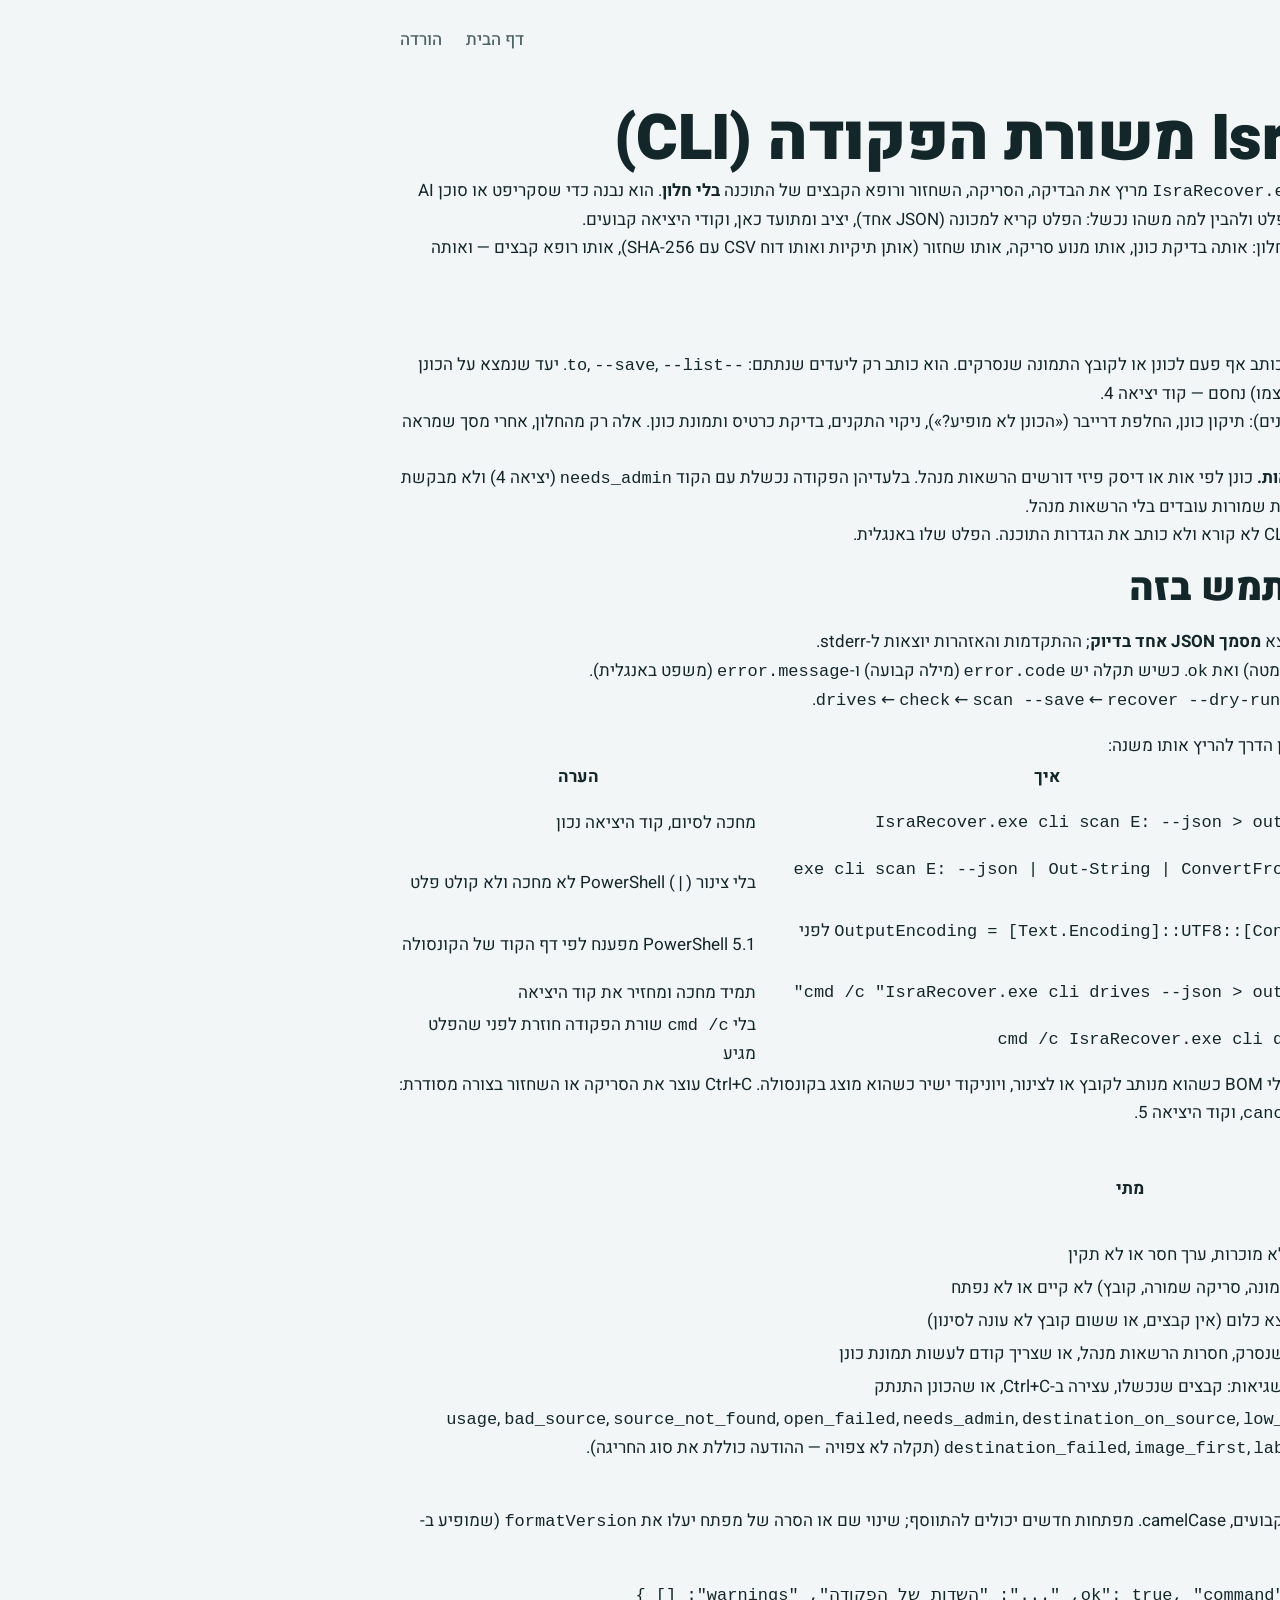
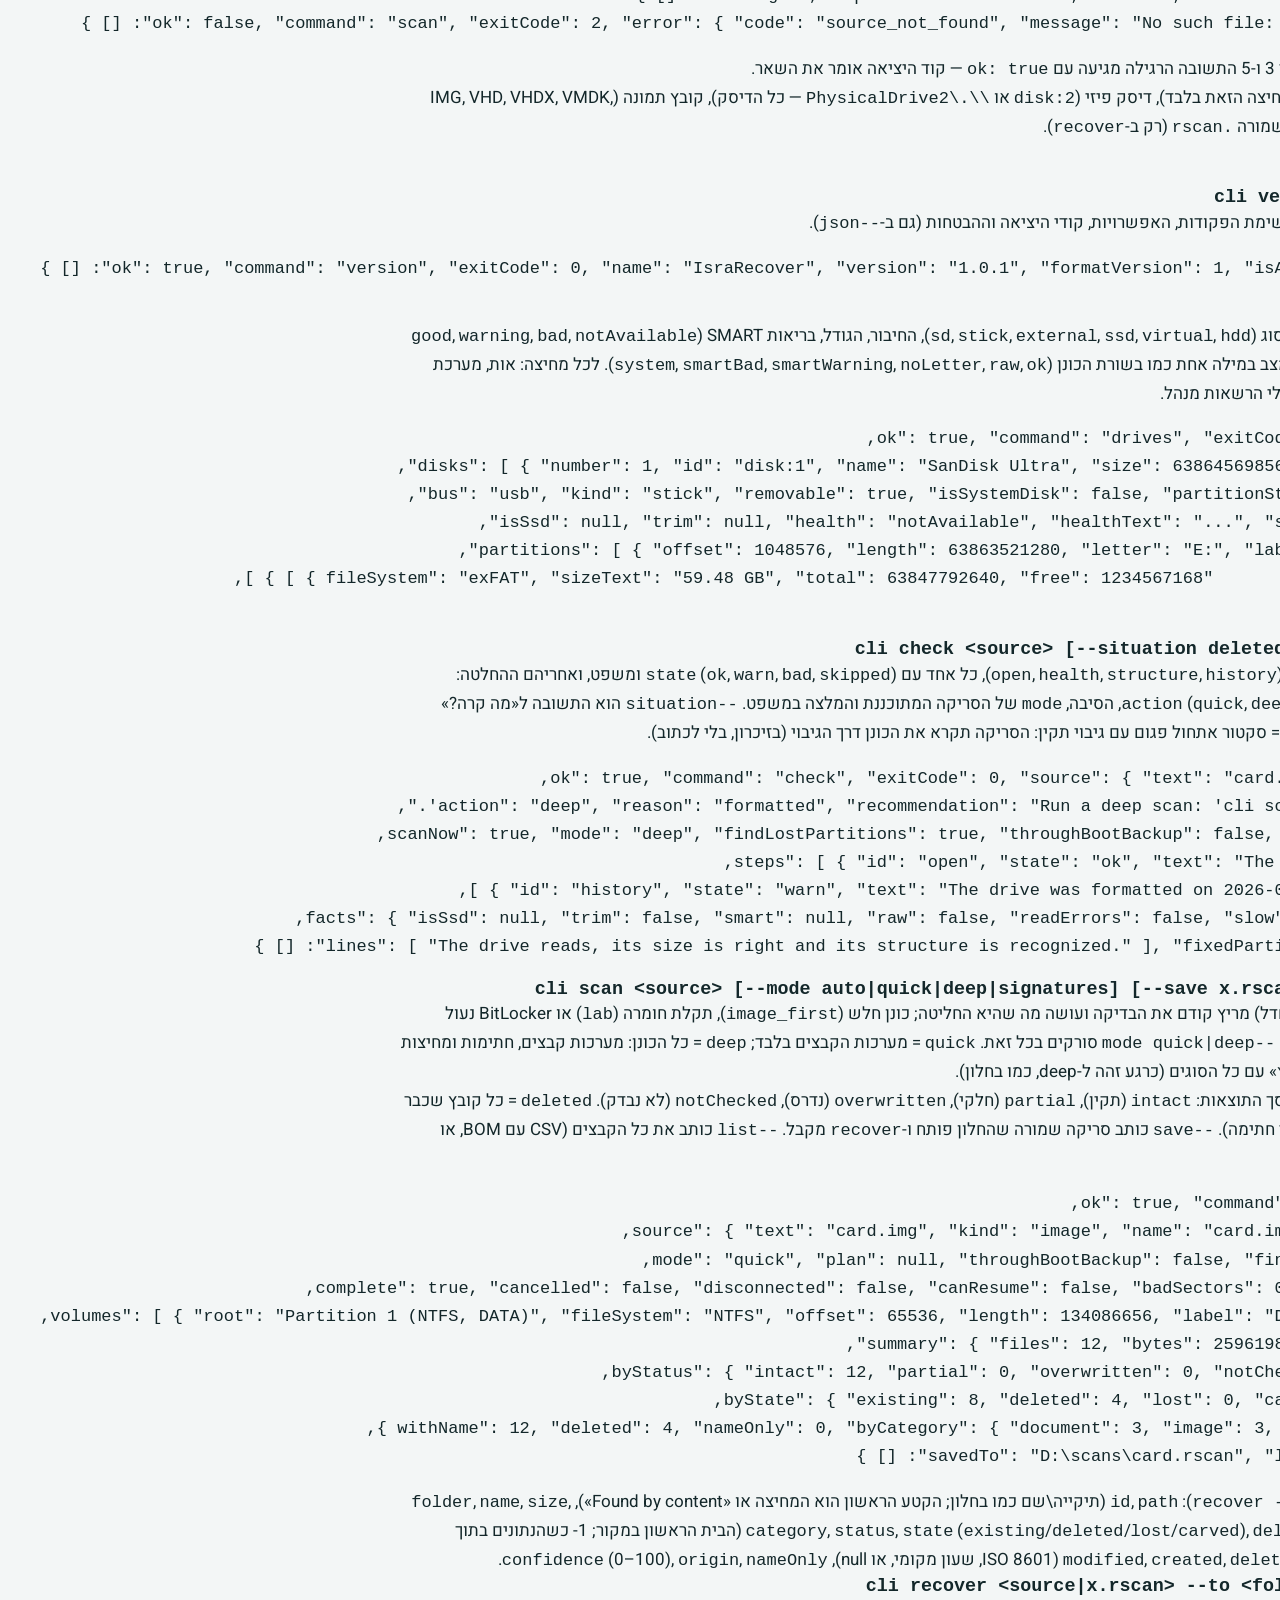
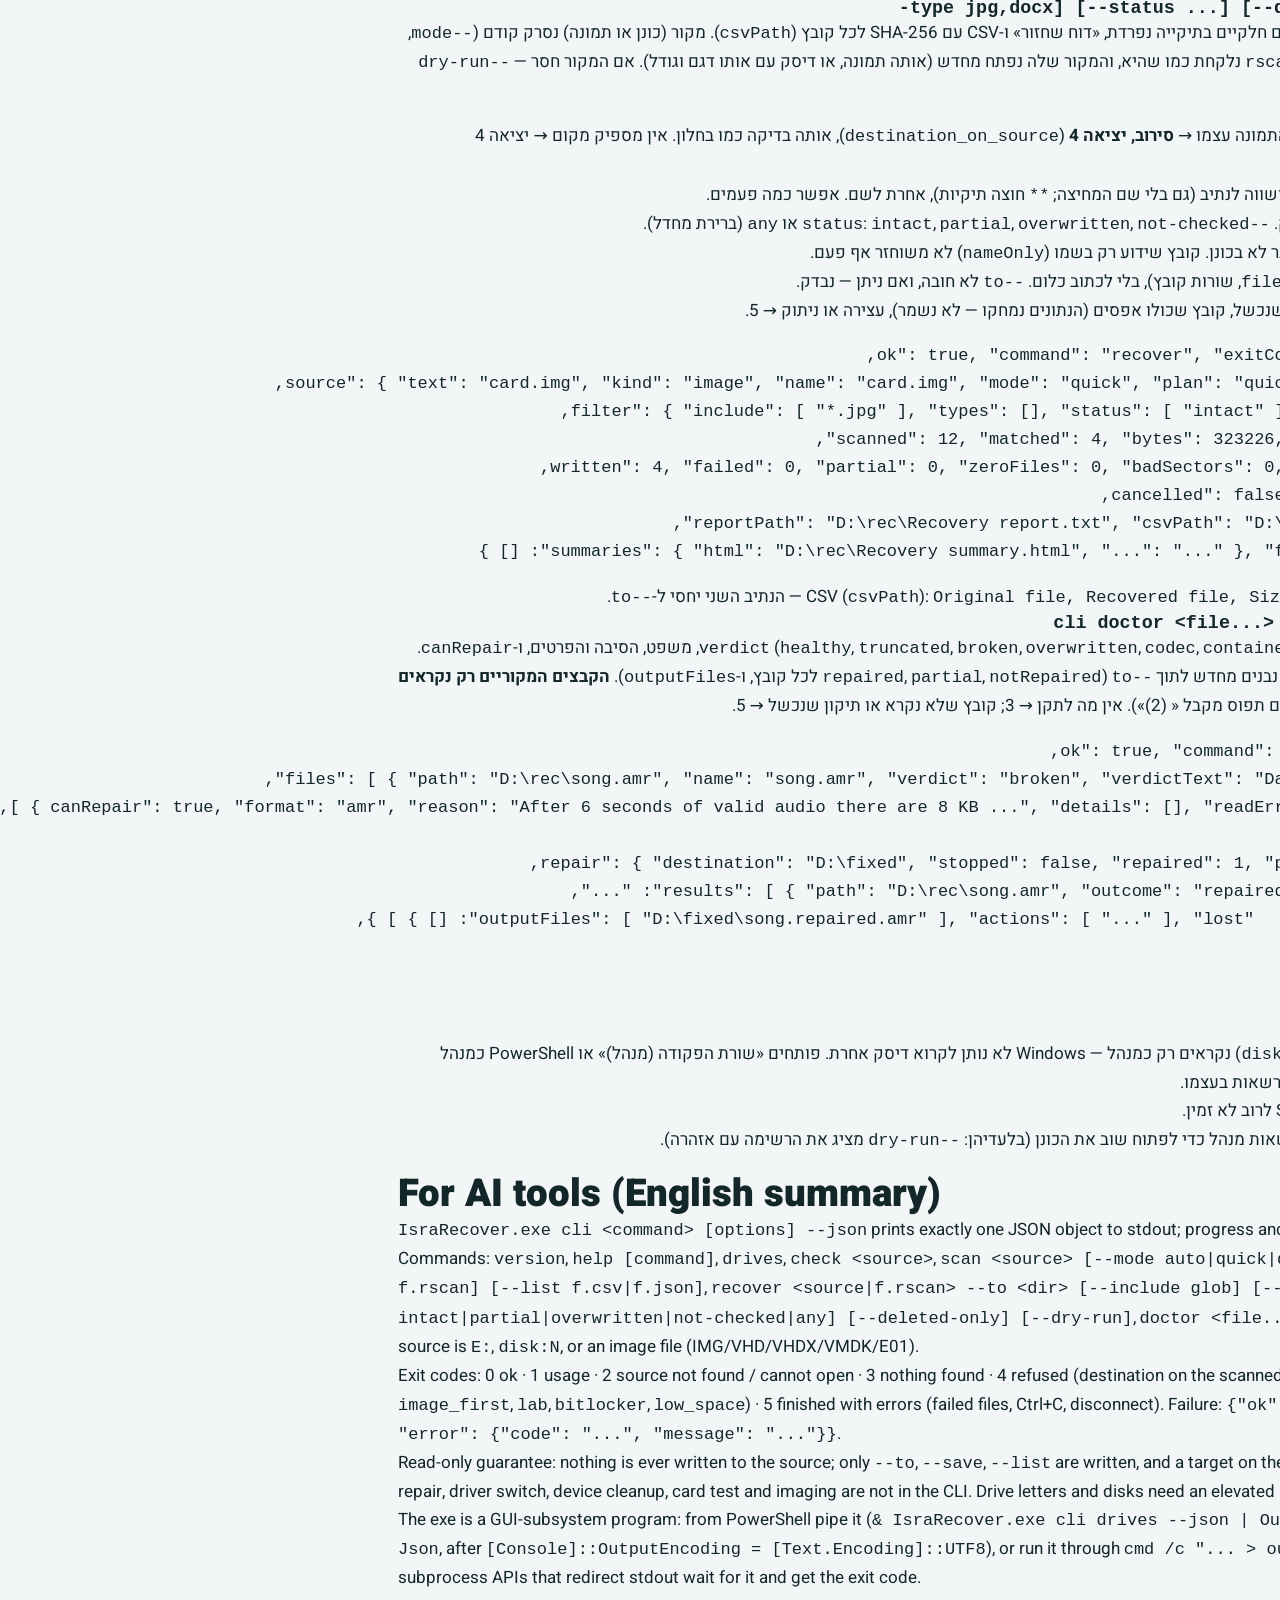
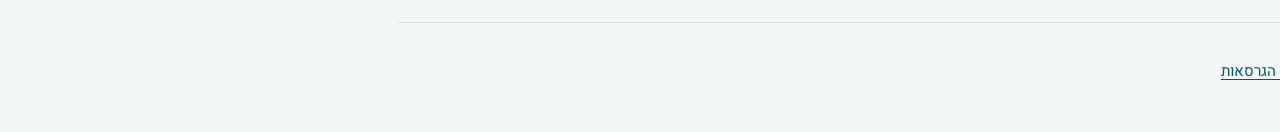
==== docs/cli.html @ b091a16b "site: cli.html" ====
<!doctype html>
<html lang="he" dir="rtl">
<head>
<meta charset="utf-8">
<meta name="viewport" content="width=device-width, initial-scale=1, viewport-fit=cover">
<meta name="color-scheme" content="light dark">
<title>IsraRecover משורת הפקודה (CLI) — IsraRecover</title>
<meta name="description" content="IsraRecover משורת הפקודה: בדיקת כונן, סריקה, שחזור ורופא קבצים בלי חלון, עם תשובה ב-JSON — לסקריפטים ולסוכני AI.">
<link rel="icon" href="img/favicon.png" type="image/png">
<link rel="preconnect" href="https://fonts.googleapis.com">
<link rel="preconnect" href="https://fonts.gstatic.com" crossorigin>
<link rel="stylesheet" href="https://fonts.googleapis.com/css2?family=Heebo:wght@400;500;700;900&display=swap">
<link rel="stylesheet" href="site.css?v=2f9b297d05">
</head>
<body>
<a class="skip" href="#main">דלג לתוכן</a>
<div class="wrap">
<header class="top">
  <a class="brand" href="./"><img src="img/logo.png" alt="" width="40" height="40">IsraRecover</a>
  <nav aria-label="ראשי">
    <a href="./">דף הבית</a>
    <a href="./#download">הורדה</a>
  </nav>
</header>
<main id="main" class="doc">
<p class="kicker">לטכנאים ולסוכני AI</p>
<h1>IsraRecover משורת הפקודה (CLI)</h1>
<p><code>IsraRecover.exe cli &lt;command&gt; [options]</code> מריץ את הבדיקה, הסריקה, השחזור ורופא הקבצים של התוכנה <strong>בלי חלון</strong>.
הוא נבנה כדי שסקריפט או סוכן AI יוכלו להפעיל את התוכנה, לקרוא את הפלט ולהבין למה משהו נכשל: הפלט קריא למכונה
(JSON אחד), יציב ומתועד כאן, וקודי היציאה קבועים.</p>
<p>ה-CLI משתמש באותו קוד בדיוק כמו החלון: אותה בדיקת כונן, אותו מנוע סריקה, אותו שחזור (אותן תיקיות ואותו דוח CSV
עם SHA-256), אותו רופא קבצים — ואותה <strong>חסימה של שחזור לכונן שנסרק</strong>.</p>
<h2>הבטחות</h2>
<ul>
<li><strong>קריאה בלבד מהמקור.</strong> ה-CLI לא כותב אף פעם לכונן או לקובץ התמונה שנסרקים. הוא כותב רק ליעדים שנתתם:
  <code>--to</code>, <code>--save</code>, <code>--list</code>. יעד שנמצא על הכונן שנסרק (או שהוא קובץ התמונה עצמו) נחסם — קוד יציאה 4.</li>
<li><strong>מה אין ב-CLI</strong> (כי הם כותבים לכוננים): תיקון כונן, החלפת דרייבר («הכונן לא מופיע?»), ניקוי התקנים, בדיקת
  כרטיס ותמונת כונן. אלה רק מהחלון, אחרי מסך שמראה מה ישתנה.</li>
<li><strong>לא נפתח חלון, ואין בקשת הרשאות.</strong> כונן לפי אות או דיסק פיזי דורשים הרשאות מנהל. בלעדיהן הפקודה נכשלת עם
  הקוד <code>needs_admin</code> (יציאה 4) ולא מבקשת UAC בעצמה. קובצי תמונה וסריקות שמורות עובדים בלי הרשאות מנהל.</li>
<li><strong>בלי ההגדרות של המשתמש.</strong> ה-CLI לא קורא ולא כותב את הגדרות התוכנה. הפלט שלו באנגלית.</li>
</ul>
<h2>איך סוכן AI משתמש בזה</h2>
<ol>
<li>מריצים עם <code>--json</code>. ב-stdout יוצא <strong>מסמך JSON אחד בדיוק</strong>; ההתקדמות והאזהרות יוצאות ל-stderr.</li>
<li>בודקים את קוד היציאה (הטבלה למטה) ואת <code>ok</code>. כשיש תקלה יש <code>error.code</code> (מילה קבועה) ו-<code>error.message</code> (משפט באנגלית).</li>
<li>סדר מומלץ: <code>drives</code> ← <code>check</code> ← <code>scan --save</code> ← <code>recover --dry-run</code> ← <code>recover --to</code>.</li>
</ol>
<p>ה-exe הוא תוכנת חלונות (WinExe), ולכן הדרך להריץ אותו משנה:</p>
<table>
<thead>
<tr>
<th>מאיפה</th>
<th>איך</th>
<th>הערה</th>
</tr>
</thead>
<tbody>
<tr>
<td>cmd, Git Bash, Python, Node</td>
<td><code>IsraRecover.exe cli scan E: --json &gt; out.json</code></td>
<td>מחכה לסיום, קוד היציאה נכון</td>
</tr>
<tr>
<td>PowerShell</td>
<td><code>&amp; $exe cli scan E: --json | Out-String | ConvertFrom-Json</code></td>
<td>בלי צינור (<code>|</code>) PowerShell לא מחכה ולא קולט פלט</td>
</tr>
<tr>
<td>PowerShell, שמות בעברית</td>
<td><code>[Console]::OutputEncoding = [Text.Encoding]::UTF8</code> לפני ההרצה</td>
<td>PowerShell 5.1 מפענח לפי דף הקוד של הקונסולה</td>
</tr>
<tr>
<td>כל מעטפת</td>
<td><code>cmd /c "IsraRecover.exe cli drives --json &gt; out.json"</code></td>
<td>תמיד מחכה ומחזיר את קוד היציאה</td>
</tr>
<tr>
<td>חלון cmd אינטראקטיבי</td>
<td><code>cmd /c IsraRecover.exe cli drives</code></td>
<td>בלי <code>cmd /c</code> שורת הפקודה חוזרת לפני שהפלט מגיע</td>
</tr>
</tbody>
</table>
<p>הפלט ל-stdout ול-stderr הוא UTF-8 בלי BOM כשהוא מנותב לקובץ או לצינור, ויוניקוד ישיר כשהוא מוצג בקונסולה.
Ctrl+C עוצר את הסריקה או השחזור בצורה מסודרת: התשובה עדיין נכתבת, <code>cancelled: true</code>, וקוד היציאה 5.</p>
<h2>קודי יציאה</h2>
<table>
<thead>
<tr>
<th>קוד</th>
<th>שם</th>
<th>מתי</th>
</tr>
</thead>
<tbody>
<tr>
<td>0</td>
<td><code>ok</code></td>
<td>הסתיים בלי בעיות</td>
</tr>
<tr>
<td>1</td>
<td><code>usage</code></td>
<td>פקודה או אפשרות לא מוכרות, ערך חסר או לא תקין</td>
</tr>
<tr>
<td>2</td>
<td><code>not_found</code></td>
<td>המקור (כונן, דיסק, תמונה, סריקה שמורה, קובץ) לא קיים או לא נפתח</td>
</tr>
<tr>
<td>3</td>
<td><code>nothing</code></td>
<td>הפקודה רצה ולא נמצא כלום (אין קבצים, או ששום קובץ לא עונה לסינון)</td>
</tr>
<tr>
<td>4</td>
<td><code>refused</code></td>
<td>סירוב: יעד על הכונן שנסרק, חסרות הרשאות מנהל, או שצריך קודם לעשות תמונת כונן</td>
</tr>
<tr>
<td>5</td>
<td><code>partial</code></td>
<td>הסתיים עם חלק מהשגיאות: קבצים שנכשלו, עצירה ב-Ctrl+C, או שהכונן התנתק</td>
</tr>
</tbody>
</table>
<p><strong>קודי שגיאה</strong> (<code>error.code</code>): <code>usage</code>, <code>bad_source</code>, <code>source_not_found</code>, <code>open_failed</code>, <code>needs_admin</code>,
<code>destination_on_source</code>, <code>low_space</code>, <code>destination_failed</code>, <code>image_first</code>, <code>lab</code>, <code>bitlocker</code>, <code>cancelled</code>,
<code>failed</code> (תקלה לא צפויה — ההודעה כוללת את סוג החריגה).</p>
<h2>מבנה התשובה</h2>
<p>כל תשובה היא אובייקט אחד. מפתחות קבועים, camelCase. מפתחות חדשים יכולים להתווסף; שינוי שם או הסרה של מפתח
יעלו את <code>formatVersion</code> (שמופיע ב-<code>cli version</code>).</p>
<pre><code class="language-json">{ &quot;ok&quot;: true, &quot;command&quot;: &quot;scan&quot;, &quot;exitCode&quot;: 0, &quot;...&quot;: &quot;השדות של הפקודה&quot;, &quot;warnings&quot;: [] }
{ &quot;ok&quot;: false, &quot;command&quot;: &quot;scan&quot;, &quot;exitCode&quot;: 2, &quot;error&quot;: { &quot;code&quot;: &quot;source_not_found&quot;, &quot;message&quot;: &quot;No such file: D:\\x.img&quot; }, &quot;warnings&quot;: [] }
</code></pre>
<p><code>ok</code> הוא <code>false</code> רק כשיש <code>error</code>. בקוד 3 ו-5 התשובה הרגילה מגיעה עם <code>ok: true</code> — קוד היציאה אומר את השאר.</p>
<p><strong>מקור</strong> (<code>&lt;source&gt;</code>): אות כונן (<code>E:</code> — המחיצה הזאת בלבד), דיסק פיזי (<code>disk:2</code> או <code>\\.\PhysicalDrive2</code> — כל
הדיסק), קובץ תמונה (IMG, VHD, VHDX, VMDK, E01 וכל מה שהמנוע פותח), או סריקה שמורה <code>.rscan</code> (רק ב-<code>recover</code>).</p>
<h2>הפקודות</h2>
<h3><code>cli version</code> · <code>cli help [command]</code></h3>
<p>גרסת התוכנה וגרסת פורמט ה-JSON; רשימת הפקודות, האפשרויות, קודי היציאה וההבטחות (גם ב-<code>--json</code>).</p>
<pre><code class="language-json">{ &quot;ok&quot;: true, &quot;command&quot;: &quot;version&quot;, &quot;exitCode&quot;: 0, &quot;name&quot;: &quot;IsraRecover&quot;, &quot;version&quot;: &quot;1.0.1&quot;, &quot;formatVersion&quot;: 1, &quot;isAdmin&quot;: false, &quot;warnings&quot;: [] }
</code></pre>
<h3><code>cli drives</code></h3>
<p>מה שמסך הבית מראה: כל דיסק פיזי, הסוג (<code>sd</code>, <code>stick</code>, <code>external</code>, <code>ssd</code>, <code>virtual</code>, <code>hdd</code>), החיבור, הגודל, בריאות
SMART (<code>good</code>, <code>warning</code>, <code>bad</code>, <code>notAvailable</code> — בלי הרשאות מנהל לרוב לא זמין), והמצב במילה אחת כמו בשורת הכונן
(<code>system</code>, <code>smartBad</code>, <code>smartWarning</code>, <code>noLetter</code>, <code>raw</code>, <code>ok</code>). לכל מחיצה: אות, מערכת קבצים, גודל ומקום פנוי.
קריאה בלבד, בלי הרשאות מנהל.</p>
<pre><code class="language-json">{ &quot;ok&quot;: true, &quot;command&quot;: &quot;drives&quot;, &quot;exitCode&quot;: 0, &quot;isAdmin&quot;: false,
  &quot;disks&quot;: [ { &quot;number&quot;: 1, &quot;id&quot;: &quot;disk:1&quot;, &quot;name&quot;: &quot;SanDisk Ultra&quot;, &quot;size&quot;: 63864569856, &quot;sizeText&quot;: &quot;59.48 GB&quot;,
               &quot;bus&quot;: &quot;usb&quot;, &quot;kind&quot;: &quot;stick&quot;, &quot;removable&quot;: true, &quot;isSystemDisk&quot;: false, &quot;partitionStyle&quot;: &quot;mbr&quot;,
               &quot;isSsd&quot;: null, &quot;trim&quot;: null, &quot;health&quot;: &quot;notAvailable&quot;, &quot;healthText&quot;: &quot;...&quot;, &quot;state&quot;: &quot;ok&quot;,
               &quot;partitions&quot;: [ { &quot;offset&quot;: 1048576, &quot;length&quot;: 63863521280, &quot;letter&quot;: &quot;E:&quot;, &quot;label&quot;: &quot;CARD&quot;,
                                 &quot;fileSystem&quot;: &quot;exFAT&quot;, &quot;sizeText&quot;: &quot;59.48 GB&quot;, &quot;total&quot;: 63847792640, &quot;free&quot;: 1234567168 } ] } ],
  &quot;warnings&quot;: [] }
</code></pre>
<h3><code>cli check &lt;source&gt; [--situation deleted|formatted|noisy|unsure]</code></h3>
<p>«בדיקת הכונן» — אותם ארבעה שלבים (<code>open</code>, <code>health</code>, <code>structure</code>, <code>history</code>), כל אחד עם <code>state</code>
(<code>ok</code>, <code>warn</code>, <code>bad</code>, <code>skipped</code>) ומשפט, ואחריהם ההחלטה: <code>action</code> (<code>quick</code>, <code>deep</code>, <code>fixed</code>, <code>image</code>, <code>lab</code>,
<code>bitlocker</code>), הסיבה, <code>mode</code> של הסריקה המתוכננת והמלצה במשפט. <code>--situation</code> הוא התשובה ל«מה קרה?» ומשנה את
ההחלטה כמו במסך. <code>fixed</code> = סקטור אתחול פגום עם גיבוי תקין: הסריקה תקרא את הכונן דרך הגיבוי (בזיכרון, בלי לכתוב).</p>
<pre><code class="language-json">{ &quot;ok&quot;: true, &quot;command&quot;: &quot;check&quot;, &quot;exitCode&quot;: 0, &quot;source&quot;: { &quot;text&quot;: &quot;card.img&quot;, &quot;kind&quot;: &quot;image&quot; },
  &quot;action&quot;: &quot;deep&quot;, &quot;reason&quot;: &quot;formatted&quot;, &quot;recommendation&quot;: &quot;Run a deep scan: 'cli scan &lt;source&gt; --mode deep'.&quot;,
  &quot;scanNow&quot;: true, &quot;mode&quot;: &quot;deep&quot;, &quot;findLostPartitions&quot;: true, &quot;throughBootBackup&quot;: false, &quot;ssdTrimWarning&quot;: false,
  &quot;steps&quot;: [ { &quot;id&quot;: &quot;open&quot;, &quot;state&quot;: &quot;ok&quot;, &quot;text&quot;: &quot;The drive reads — 128 MB&quot; },
             { &quot;id&quot;: &quot;history&quot;, &quot;state&quot;: &quot;warn&quot;, &quot;text&quot;: &quot;The drive was formatted on 2026-09-22 01:50&quot; } ],
  &quot;facts&quot;: { &quot;isSsd&quot;: null, &quot;trim&quot;: false, &quot;smart&quot;: null, &quot;raw&quot;: false, &quot;readErrors&quot;: false, &quot;slow&quot;: false, &quot;...&quot;: &quot;...&quot; },
  &quot;lines&quot;: [ &quot;The drive reads, its size is right and its structure is recognized.&quot; ], &quot;fixedPartitions&quot;: null, &quot;warnings&quot;: [] }
</code></pre>
<h3><code>cli scan &lt;source&gt; [--mode auto|quick|deep|signatures] [--save x.rscan] [--list x.json|x.csv]</code></h3>
<p>הסריקה של התוכנה. <code>auto</code> (ברירת המחדל) מריץ קודם את הבדיקה ועושה מה שהיא החליטה; כונן חלש (<code>image_first</code>),
תקלת חומרה (<code>lab</code>) או BitLocker נעול (<code>bitlocker</code>) נחסמים ביציאה 4 — עם <code>--mode quick|deep</code> סורקים בכל זאת.
<code>quick</code> = מערכות הקבצים בלבד; <code>deep</code> = כל הכונן: מערכות קבצים, חתימות ומחיצות שאבדו; <code>signatures</code> = «לפי סוג
קובץ» עם כל הסוגים (כרגע זהה ל-deep, כמו בחלון).</p>
<p>הסטטוס של כל קובץ הוא המילה של מסך התוצאות: <code>intact</code> (תקין), <code>partial</code> (חלקי), <code>overwritten</code> (נדרס),
<code>notChecked</code> (לא נבדק). <code>deleted</code> = כל קובץ שכבר לא קיים בכונן (נמחק, אבד, או נמצא לפי חתימה).
<code>--save</code> כותב סריקה שמורה שהחלון פותח ו-<code>recover</code> מקבל. <code>--list</code> כותב את כל הקבצים (CSV עם BOM, או JSON).</p>
<pre><code class="language-json">{ &quot;ok&quot;: true, &quot;command&quot;: &quot;scan&quot;, &quot;exitCode&quot;: 0,
  &quot;source&quot;: { &quot;text&quot;: &quot;card.img&quot;, &quot;kind&quot;: &quot;image&quot;, &quot;name&quot;: &quot;card.img&quot;, &quot;size&quot;: 134217728 },
  &quot;mode&quot;: &quot;quick&quot;, &quot;plan&quot;: null, &quot;throughBootBackup&quot;: false, &quot;findLostPartitions&quot;: false,
  &quot;complete&quot;: true, &quot;cancelled&quot;: false, &quot;disconnected&quot;: false, &quot;canResume&quot;: false, &quot;badSectors&quot;: 0, &quot;elapsedSeconds&quot;: 0.4,
  &quot;volumes&quot;: [ { &quot;root&quot;: &quot;Partition 1 (NTFS, DATA)&quot;, &quot;fileSystem&quot;: &quot;NTFS&quot;, &quot;offset&quot;: 65536, &quot;length&quot;: 134086656, &quot;label&quot;: &quot;DATA&quot;, &quot;lost&quot;: false } ],
  &quot;summary&quot;: { &quot;files&quot;: 12, &quot;bytes&quot;: 2596198, &quot;bytesText&quot;: &quot;2.48 MB&quot;,
               &quot;byStatus&quot;: { &quot;intact&quot;: 12, &quot;partial&quot;: 0, &quot;overwritten&quot;: 0, &quot;notChecked&quot;: 0 },
               &quot;byState&quot;: { &quot;existing&quot;: 8, &quot;deleted&quot;: 4, &quot;lost&quot;: 0, &quot;carved&quot;: 0 },
               &quot;withName&quot;: 12, &quot;deleted&quot;: 4, &quot;nameOnly&quot;: 0, &quot;byCategory&quot;: { &quot;document&quot;: 3, &quot;image&quot;: 3, &quot;...&quot;: 0 } },
  &quot;savedTo&quot;: &quot;D:\scans\card.rscan&quot;, &quot;listTo&quot;: null, &quot;warnings&quot;: [] }
</code></pre>
<p><strong>שורת קובץ</strong> (ב-<code>--list</code>, ב-<code>recover --dry-run</code>): <code>id</code>, <code>path</code> (תיקייה\שם כמו בחלון; הקטע הראשון הוא המחיצה או
«Found by content»), <code>folder</code>, <code>name</code>, <code>size</code>, <code>type</code> (סיומת), <code>category</code>, <code>status</code>, <code>state</code>
(<code>existing</code>/<code>deleted</code>/<code>lost</code>/<code>carved</code>), <code>deleted</code>, <code>startOffset</code> (הבית הראשון במקור; ‎-1 כשהנתונים בתוך הרשומה
עצמה או לא ידועים), <code>modified</code>, <code>created</code>, <code>deletedTime</code> (ISO 8601, שעון מקומי, או null), <code>confidence</code> (0–100),
<code>origin</code>, <code>nameOnly</code>.</p>
<h3><code>cli recover &lt;source|x.rscan&gt; --to &lt;folder&gt; [--include glob] [--type jpg,docx] [--status ...] [--deleted-only] [--dry-run]</code></h3>
<p>השחזור של התוכנה: אותן תיקיות, קבצים חלקיים בתיקייה נפרדת, «דוח שחזור» ו-CSV עם SHA-256 לכל קובץ (<code>csvPath</code>).
מקור (כונן או תמונה) נסרק קודם (<code>--mode</code>, ברירת מחדל <code>auto</code>); סריקה שמורה <code>.rscan</code> נלקחת כמו שהיא, והמקור שלה
נפתח מחדש (אותה תמונה, או דיסק עם אותו דגם וגודל). אם המקור חסר — <code>--dry-run</code> עדיין מציג את הרשימה, שחזור לא.</p>
<ul>
<li><code>--to</code> על הכונן שנסרק, או קובץ התמונה עצמו → <strong>סירוב, יציאה 4</strong> (<code>destination_on_source</code>), אותה בדיקה כמו בחלון.
  אין מספיק מקום → יציאה 4 (<code>low_space</code>).</li>
<li><code>--include</code>: <code>*</code> ו-<code>?</code>. עם <code>\</code> או <code>/</code> מושווה לנתיב (גם בלי שם המחיצה; <code>**</code> חוצה תיקיות), אחרת לשם. אפשר כמה פעמים.</li>
<li><code>--type</code>: סיומות מופרדות בפסיק. <code>--status</code>: <code>intact</code>, <code>partial</code>, <code>overwritten</code>, <code>not-checked</code> או <code>any</code> (ברירת מחדל).</li>
<li><code>--deleted-only</code>: רק מה שכבר לא בכונן. קובץ שידוע רק בשמו (<code>nameOnly</code>) לא משוחזר אף פעם.</li>
<li><code>--dry-run</code>: רשימת הקבצים (<code>files</code>, שורות קובץ), בלי לכתוב כלום. <code>--to</code> לא חובה, ואם ניתן — נבדק.</li>
<li>יציאה 0 רק אם הכול נכתב; קובץ שנכשל, קובץ שכולו אפסים (הנתונים נמחקו — לא נשמר), עצירה או ניתוק → 5.</li>
</ul>
<pre><code class="language-json">{ &quot;ok&quot;: true, &quot;command&quot;: &quot;recover&quot;, &quot;exitCode&quot;: 0, &quot;dryRun&quot;: false,
  &quot;source&quot;: { &quot;text&quot;: &quot;card.img&quot;, &quot;kind&quot;: &quot;image&quot;, &quot;name&quot;: &quot;card.img&quot;, &quot;mode&quot;: &quot;quick&quot;, &quot;plan&quot;: &quot;quick&quot;, &quot;available&quot;: true },
  &quot;filter&quot;: { &quot;include&quot;: [ &quot;*.jpg&quot; ], &quot;types&quot;: [], &quot;status&quot;: [ &quot;intact&quot; ], &quot;deletedOnly&quot;: true },
  &quot;scanned&quot;: 12, &quot;matched&quot;: 4, &quot;bytes&quot;: 323226, &quot;destination&quot;: &quot;D:\rec&quot;,
  &quot;written&quot;: 4, &quot;failed&quot;: 0, &quot;partial&quot;: 0, &quot;zeroFiles&quot;: 0, &quot;badSectors&quot;: 0, &quot;bytesWritten&quot;: 323226,
  &quot;cancelled&quot;: false, &quot;disconnected&quot;: false,
  &quot;reportPath&quot;: &quot;D:\rec\Recovery report.txt&quot;, &quot;csvPath&quot;: &quot;D:\rec\Recovered files.csv&quot;,
  &quot;summaries&quot;: { &quot;html&quot;: &quot;D:\rec\Recovery summary.html&quot;, &quot;...&quot;: &quot;...&quot; }, &quot;failures&quot;: [], &quot;warnings&quot;: [] }
</code></pre>
<p>ה-CSV (<code>csvPath</code>): <code>Original file, Recovered file, Size (bytes), SHA-256, State</code> — הנתיב השני יחסי ל-<code>--to</code>.</p>
<h3><code>cli doctor &lt;file...&gt; [--repair --to &lt;folder&gt;]</code></h3>
<p>רופא הקבצים: לכל קובץ <code>verdict</code> (<code>healthy</code>, <code>truncated</code>, <code>broken</code>, <code>overwritten</code>, <code>codec</code>, <code>container</code>,
<code>unknown</code>), משפט, הסיבה והפרטים, ו-<code>canRepair</code>. עם <code>--repair</code> הקבצים שאפשר לתקן נבנים מחדש לתוך <code>--to</code>
(<code>repaired</code>, <code>partial</code>, <code>notRepaired</code> לכל קובץ, ו-<code>outputFiles</code>). <strong>הקבצים המקוריים רק נקראים</strong> — עותק מתוקן הוא
תמיד קובץ חדש (שם תפוס מקבל « (2)»). אין מה לתקן → 3; קובץ שלא נקרא או תיקון שנכשל → 5.</p>
<pre><code class="language-json">{ &quot;ok&quot;: true, &quot;command&quot;: &quot;doctor&quot;, &quot;exitCode&quot;: 0,
  &quot;files&quot;: [ { &quot;path&quot;: &quot;D:\rec\song.amr&quot;, &quot;name&quot;: &quot;song.amr&quot;, &quot;verdict&quot;: &quot;broken&quot;, &quot;verdictText&quot;: &quot;Damaged — can be repaired&quot;,
               &quot;canRepair&quot;: true, &quot;format&quot;: &quot;amr&quot;, &quot;reason&quot;: &quot;After 6 seconds of valid audio there are 8 KB ...&quot;, &quot;details&quot;: [], &quot;readError&quot;: false } ],
  &quot;repairable&quot;: 1,
  &quot;repair&quot;: { &quot;destination&quot;: &quot;D:\fixed&quot;, &quot;stopped&quot;: false, &quot;repaired&quot;: 1, &quot;partial&quot;: 0, &quot;failed&quot;: 0,
              &quot;results&quot;: [ { &quot;path&quot;: &quot;D:\rec\song.amr&quot;, &quot;outcome&quot;: &quot;repaired&quot;, &quot;summary&quot;: &quot;...&quot;,
                             &quot;outputFiles&quot;: [ &quot;D:\fixed\song.repaired.amr&quot; ], &quot;actions&quot;: [ &quot;...&quot; ], &quot;lost&quot;: [] } ] },
  &quot;warnings&quot;: [] }
</code></pre>
<h2>הרשאות מנהל</h2>
<ul>
<li>כונן לפי אות (<code>E:</code>) ודיסק פיזי (<code>disk:N</code>) נקראים רק כמנהל — Windows לא נותן לקרוא דיסק אחרת. פותחים
  «שורת הפקודה (מנהל)» או PowerShell כמנהל ומריצים משם. ה-CLI לא מבקש הרשאות בעצמו.</li>
<li><code>drives</code> עובד גם בלי; רק SMART לרוב לא זמין.</li>
<li>סריקה שמורה של כונן צריכה הרשאות מנהל כדי לפתוח שוב את הכונן (בלעדיהן: <code>--dry-run</code> מציג את הרשימה עם אזהרה).</li>
</ul>
<h2 dir="ltr" lang="en">For AI tools (English summary)</h2><div dir="ltr" lang="en">
<p><code>IsraRecover.exe cli &lt;command&gt; [options] --json</code> prints exactly one JSON object to stdout; progress and warnings go
to stderr. Commands: <code>version</code>, <code>help [command]</code>, <code>drives</code>, <code>check &lt;source&gt;</code>, <code>scan &lt;source&gt; [--mode auto|quick|deep|signatures]
[--save f.rscan] [--list f.csv|f.json]</code>, <code>recover &lt;source|f.rscan&gt; --to &lt;dir&gt; [--include glob] [--type ext,...]
[--status intact|partial|overwritten|not-checked|any] [--deleted-only] [--dry-run]</code>, <code>doctor &lt;file...&gt; [--repair --to &lt;dir&gt;]</code>.
A source is <code>E:</code>, <code>disk:N</code>, or an image file (IMG/VHD/VHDX/VMDK/E01).</p>
<p>Exit codes: 0 ok · 1 usage · 2 source not found / cannot open · 3 nothing found · 4 refused (destination on the scanned
drive, <code>needs_admin</code>, <code>image_first</code>, <code>lab</code>, <code>bitlocker</code>, <code>low_space</code>) · 5 finished with errors (failed files, Ctrl+C,
disconnect). Failure: <code>{"ok": false, "exitCode": N, "error": {"code": "...", "message": "..."}}</code>.</p>
<p>Read-only guarantee: nothing is ever written to the source; only <code>--to</code>, <code>--save</code>, <code>--list</code> are written, and a target on
the scanned drive is refused. Drive repair, driver switch, device cleanup, card test and imaging are not in the CLI.
Drive letters and disks need an elevated prompt; the CLI never self-elevates. The exe is a GUI-subsystem program: from
PowerShell pipe it (<code>&amp; IsraRecover.exe cli drives --json | Out-String | ConvertFrom-Json</code>, after
<code>[Console]::OutputEncoding = [Text.Encoding]::UTF8</code>), or run it through <code>cmd /c "... &gt; out.json"</code>; cmd, bash and
subprocess APIs that redirect stdout wait for it and get the exit code.</p></div>
</main>
<footer>
  <p><b>IsraRecover</b> מבית Sync Up · <a href="./">דף הבית</a> · <a href="https://github.com/bot-sync-up/israrecover/releases" rel="noopener">כל הגרסאות</a></p>
</footer>
</div>
</body>
</html>
---- docs/site.css ----
/* IsraRecover — landing page. Light page, one deep-petrol rounded hero panel (the program's own palette), Heebo. */
:root {
  color-scheme: light;
  --bg: #F3F6F6;            /* the program's window ground, a touch cooler */
  --surface: #FFFFFF;
  --surface-2: #E6F1F1;     /* accent-soft */
  --text: #13272A;
  --muted: #4E6467;
  --line: #D3DFE0;
  --accent: #0E6B73;        /* petrol */
  --accent-strong: #0B575E;
  --on-accent: #FFFFFF;
  --hero: #0A4A50;          /* the dark panel */
  --hero-2: #0E6B73;
  --hero-text: #F2FAFA;
  --hero-muted: #B9DADC;
  --amber: #C98A12;         /* one warm accent: the calm bar, the current step */
  --amber-soft: #FFF4DC;
  --amber-text: #6B4600;
  --good: #1E7F4F;
  --shadow: 0 18px 50px rgba(10, 74, 80, 0.14);
  --radius: 14px;
  --radius-lg: 28px;
  --ease-out: cubic-bezier(0.23, 1, 0.32, 1);
  --font: "Heebo", "Segoe UI", system-ui, sans-serif;
}
@media (prefers-color-scheme: dark) {
  :root:not([data-theme="light"]) {
    color-scheme: dark;
    --bg: #0F1718; --surface: #162224; --surface-2: #1C3134; --text: #E6F0F0; --muted: #9DB6B8; --line: #28403F;
    --accent: #5FC1C9; --accent-strong: #7ED2D8; --on-accent: #0A2224; --hero: #0C3E43; --hero-2: #0E6B73;
    --amber: #E0A93A; --amber-soft: #3A2E12; --amber-text: #F6D896; --good: #5CCB8A; --shadow: 0 18px 50px rgba(0, 0, 0, 0.45);
  }
}
:root[data-theme="dark"] {
  color-scheme: dark;
  --bg: #0F1718; --surface: #162224; --surface-2: #1C3134; --text: #E6F0F0; --muted: #9DB6B8; --line: #28403F;
  --accent: #5FC1C9; --accent-strong: #7ED2D8; --on-accent: #0A2224; --hero: #0C3E43; --hero-2: #0E6B73;
  --amber: #E0A93A; --amber-soft: #3A2E12; --amber-text: #F6D896; --good: #5CCB8A; --shadow: 0 18px 50px rgba(0, 0, 0, 0.45);
}

*, *::before, *::after { box-sizing: border-box; }
html { font-size: 100%; scroll-behavior: smooth; }
body { margin: 0; background: var(--bg); color: var(--text); font-family: var(--font); line-height: 1.65; font-size: 1.0625rem; padding-inline: clamp(16px, 4vw, 40px); }
img { max-width: 100%; height: auto; display: block; }
a { color: var(--accent); text-underline-offset: 3px; }
h1, h2, h3 { line-height: 1.15; text-wrap: balance; margin: 0; }
h1 { font-weight: 900; font-size: clamp(2.1rem, 1.4rem + 3.2vw, 4rem); letter-spacing: -0.01em; }
h2 { font-weight: 900; font-size: clamp(1.6rem, 1.2rem + 1.6vw, 2.4rem); }
h3 { font-weight: 700; font-size: 1.15rem; }
p { margin: 0; }
.wrap { width: min(100%, 72rem); margin-inline: auto; }
.prose { max-width: 62ch; }
.skip { position: absolute; inset-block-start: -100%; inset-inline-start: 16px; z-index: 50; background: var(--accent); color: var(--on-accent); padding: 10px 16px; border-radius: 10px; }
.skip:focus { inset-block-start: 12px; }
:focus-visible { outline: 3px solid var(--amber); outline-offset: 3px; }

/* top bar */
.top { display: flex; align-items: center; justify-content: space-between; gap: 16px; padding-block: 18px; flex-wrap: wrap; }
.brand { display: flex; align-items: center; gap: 12px; font-weight: 900; font-size: 1.25rem; color: var(--text); text-decoration: none; }
.brand img { width: 40px; height: 40px; border-radius: 10px; }
.top nav { display: flex; gap: 6px 20px; flex-wrap: wrap; }
.top nav a { color: var(--muted); text-decoration: none; font-weight: 500; padding: 8px 2px; }
.top nav a:hover { color: var(--text); }

/* buttons */
.btn { display: inline-flex; align-items: center; justify-content: center; gap: 10px; min-height: 52px; padding: 0 26px; border-radius: 999px; font: inherit; font-weight: 700; text-decoration: none; cursor: pointer; border: 2px solid transparent; transition: transform 160ms var(--ease-out), background-color 160ms var(--ease-out), border-color 160ms var(--ease-out); }
.btn:active { transform: scale(0.97); }
.btn-primary { background: var(--amber); color: #1E1400; }
.btn-primary:hover { background: #D89A22; }
.btn-ghost { background: transparent; color: var(--hero-text); border-color: rgba(255, 255, 255, 0.35); }
.btn-ghost:hover { border-color: rgba(255, 255, 255, 0.7); }
.btn-outline { background: var(--surface); color: var(--accent-strong); border-color: var(--line); }
.btn-outline:hover { border-color: var(--accent); }

/* hero */
.hero { position: relative; overflow: hidden; background: linear-gradient(160deg, var(--hero) 0%, var(--hero-2) 100%); color: var(--hero-text); border-radius: var(--radius-lg); padding: clamp(28px, 5vw, 64px); box-shadow: var(--shadow); display: grid; grid-template-columns: 1fr; gap: 32px; align-items: center; }
.hero::before { content: ""; position: absolute; inset-inline-end: -12%; inset-block-start: -30%; width: 60%; aspect-ratio: 1; border-radius: 50%; background: radial-gradient(closest-side, rgba(255, 255, 255, 0.10), transparent 70%); pointer-events: none; }
@media (min-width: 64rem) { .hero { grid-template-columns: 1.05fr 1fr; gap: 48px; } }
.hero .eyebrow { display: inline-flex; align-items: center; gap: 8px; font-size: 0.9rem; font-weight: 500; color: var(--hero-muted); letter-spacing: 0.02em; }
.hero .eyebrow i { width: 8px; height: 8px; border-radius: 50%; background: var(--amber); display: inline-block; }
.hero h1 { color: #fff; margin-block: 14px 16px; }
.hero .lead { font-size: clamp(1.05rem, 1rem + 0.4vw, 1.3rem); color: var(--hero-text); max-width: 34ch; }
.hero .small { color: var(--hero-muted); margin-block-start: 14px; font-size: 0.95rem; }
.hero .cta { display: flex; flex-wrap: wrap; gap: 12px; margin-block-start: 26px; }
.hero .under { color: var(--hero-muted); font-size: 0.9rem; margin-block-start: 12px; }
.hero .under a { color: #fff; }
.calm { margin-block-start: 26px; display: flex; gap: 12px; align-items: flex-start; background: rgba(0, 0, 0, 0.22); border-inline-start: 4px solid var(--amber); border-radius: 10px; padding: 12px 16px; color: #fff; font-size: 0.98rem; }
.calm strong { color: #FFD98A; }
.shot { position: relative; border-radius: 16px; overflow: hidden; box-shadow: 0 30px 70px rgba(0, 0, 0, 0.35); border: 1px solid rgba(255, 255, 255, 0.18); transform: rotate(-1.2deg); }
.shot img { width: 100%; }
@media (prefers-reduced-motion: no-preference) {
  .shot { animation: rise 700ms var(--ease-out) both; }
  @keyframes rise { from { opacity: 0.6; transform: translateY(14px) rotate(-1.2deg); } to { opacity: 1; transform: translateY(0) rotate(-1.2deg); } }
}

/* sections */
section { padding-block: clamp(44px, 7vw, 88px); }
.sec-head { display: grid; gap: 10px; margin-block-end: 30px; }
.sec-head p { color: var(--muted); max-width: 62ch; }
.kicker { color: var(--accent); font-weight: 700; font-size: 0.9rem; letter-spacing: 0.04em; }

/* «מה קרה לך?» tiles */
.tiles { display: grid; grid-template-columns: 1fr; gap: 14px; }
@media (min-width: 40rem) { .tiles { grid-template-columns: repeat(2, 1fr); } }
@media (min-width: 64rem) { .tiles { grid-template-columns: repeat(4, 1fr); } }
.tile { background: var(--surface); border: 1px solid var(--line); border-radius: var(--radius); padding: 18px 18px 16px; display: grid; gap: 8px; align-content: start; transition: transform 200ms var(--ease-out), border-color 200ms var(--ease-out); }
@media (hover: hover) and (pointer: fine) { .tile:hover { transform: translateY(-3px); border-color: var(--accent); } }
.tile .ico { width: 44px; height: 44px; border-radius: 12px; background: var(--surface-2); color: var(--accent); display: grid; place-items: center; }
.tile .ico svg { width: 24px; height: 24px; }
.tile h3 { font-size: 1.08rem; }
.tile .sit { color: var(--muted); font-size: 0.95rem; }
.tile .does { font-size: 0.95rem; padding-block-start: 8px; border-block-start: 1px dashed var(--line); }
.tile .does b { color: var(--accent-strong); font-weight: 700; }
.unsure { margin-block-start: 16px; color: var(--muted); }

/* steps */
.steps { display: grid; grid-template-columns: 1fr; gap: 14px; counter-reset: step; }
@media (min-width: 48rem) { .steps { grid-template-columns: repeat(2, 1fr); } }
@media (min-width: 72rem) { .steps { grid-template-columns: repeat(4, 1fr); } }
.step { position: relative; background: var(--surface); border-radius: var(--radius); border: 1px solid var(--line); padding: 22px 18px 18px; counter-increment: step; }
.step::before { content: counter(step); position: absolute; inset-block-start: -14px; inset-inline-start: 18px; width: 32px; height: 32px; border-radius: 50%; background: var(--accent); color: var(--on-accent); font-weight: 900; display: grid; place-items: center; font-variant-numeric: tabular-nums; }
.step h3 { margin-block-end: 6px; }
.step p { color: var(--muted); font-size: 0.97rem; }

/* gallery of screens */
.screens { display: grid; grid-template-columns: 1fr; gap: 18px; }
@media (min-width: 48rem) { .screens { grid-template-columns: repeat(2, 1fr); } }
.screens figure { margin: 0; background: var(--surface); border: 1px solid var(--line); border-radius: var(--radius); overflow: hidden; }
.screens img { width: 100%; }
.screens figcaption { padding: 12px 16px; color: var(--muted); font-size: 0.95rem; border-block-start: 1px solid var(--line); }

/* safety */
.safety { background: var(--surface-2); border-radius: var(--radius-lg); padding: clamp(24px, 4vw, 48px); }
.rules { display: grid; grid-template-columns: 1fr; gap: 12px 28px; margin-block-start: 22px; }
@media (min-width: 48rem) { .rules { grid-template-columns: repeat(2, 1fr); } }
.rules li { list-style: none; display: grid; grid-template-columns: 28px 1fr; gap: 10px; align-items: start; }
.rules li svg { width: 24px; height: 24px; color: var(--good); margin-block-start: 3px; }
.rules b { display: block; }
.rules span { color: var(--muted); font-size: 0.97rem; }

/* technicians */
/* the heading (with the file-system chips) on top and the tools as cards below — like the other sections; side by
   side, the heading column stretched to the list's height and spread its rows apart */
.tech .sec-head { align-content: start; }
.chips { display: flex; flex-wrap: wrap; gap: 8px; margin-block-start: 6px; }
.chip { background: var(--surface); border: 1px solid var(--line); border-radius: 999px; padding: 6px 12px; font-size: 0.92rem; }
.tech-list { display: grid; grid-template-columns: 1fr; gap: 14px; margin: 0; padding: 0; }
@media (min-width: 48rem) { .tech-list { grid-template-columns: repeat(2, 1fr); } }
@media (min-width: 72rem) { .tech-list { grid-template-columns: repeat(3, 1fr); } }
.tech-list li { list-style: none; padding: 18px 18px 16px; background: var(--surface); border: 1px solid var(--line); border-radius: var(--radius); color: var(--muted); font-size: 0.97rem; transition: transform 200ms var(--ease-out), border-color 200ms var(--ease-out); }
@media (hover: hover) and (pointer: fine) { .tech-list li:hover { transform: translateY(-3px); border-color: var(--accent); } }
.tech-list b { display: block; color: var(--accent-strong); font-size: 1.08rem; margin-block-end: 6px; }

/* lab */
.lab { border: 1px solid var(--line); border-radius: var(--radius-lg); padding: clamp(24px, 4vw, 44px); background: var(--surface); }
.lab ul { margin: 18px 0 0; padding: 0; display: grid; gap: 12px; }
.lab li { list-style: none; padding-inline-start: 18px; border-inline-start: 3px solid var(--amber); }
.lab b { display: block; }
.lab span { color: var(--muted); }

/* faq */
.faq details { border-block-end: 1px solid var(--line); }
.faq summary { cursor: pointer; padding: 16px 4px; font-weight: 700; list-style: none; display: flex; justify-content: space-between; gap: 12px; align-items: center; }
.faq summary::-webkit-details-marker { display: none; }
.faq summary::after { content: "+"; color: var(--accent); font-weight: 900; font-size: 1.4rem; line-height: 1; transition: transform 200ms var(--ease-out); }
.faq details[open] summary::after { transform: rotate(45deg); }
.faq details p { padding: 0 4px 18px; color: var(--muted); max-width: 70ch; }

/* download strip */
.dl { display: grid; gap: 18px; background: linear-gradient(160deg, var(--hero) 0%, var(--hero-2) 100%); color: var(--hero-text); border-radius: var(--radius-lg); padding: clamp(28px, 5vw, 56px); text-align: center; justify-items: center; }
.dl h2 { color: #fff; }
.dl .files { display: flex; flex-wrap: wrap; gap: 12px; justify-content: center; }
.dl .ver { color: var(--hero-muted); font-size: 0.95rem; font-variant-numeric: tabular-nums; }
.dl .req { color: var(--hero-muted); font-size: 0.9rem; max-width: 60ch; }

footer { padding-block: 36px 48px; color: var(--muted); font-size: 0.95rem; display: grid; gap: 8px; border-block-start: 1px solid var(--line); margin-block-start: 30px; }
footer a { color: var(--accent-strong); }
.sr { position: absolute; width: 1px; height: 1px; overflow: hidden; clip: rect(0 0 0 0); white-space: nowrap; }
@media (prefers-reduced-motion: reduce) { *, *::before, *::after { animation-duration: 0.01ms !important; transition-duration: 0.01ms !important; scroll-behavior: auto !important; } }
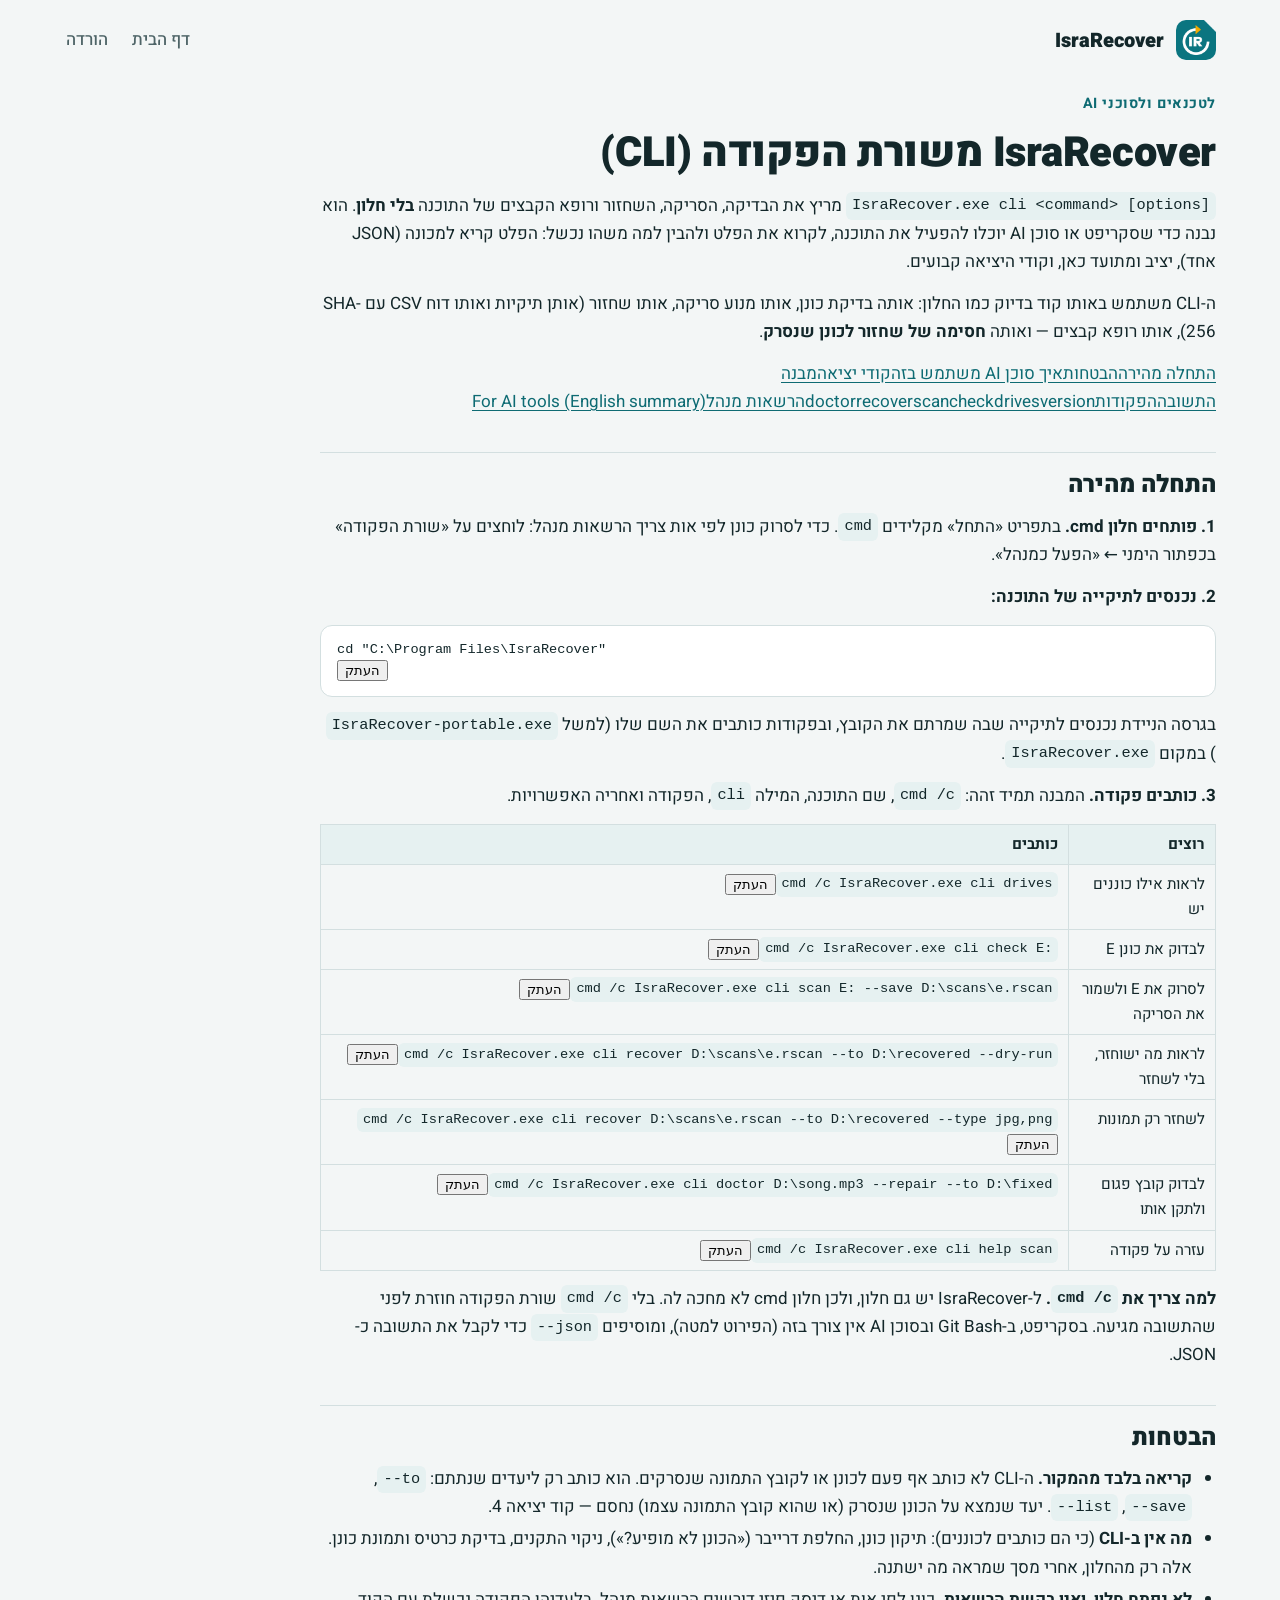
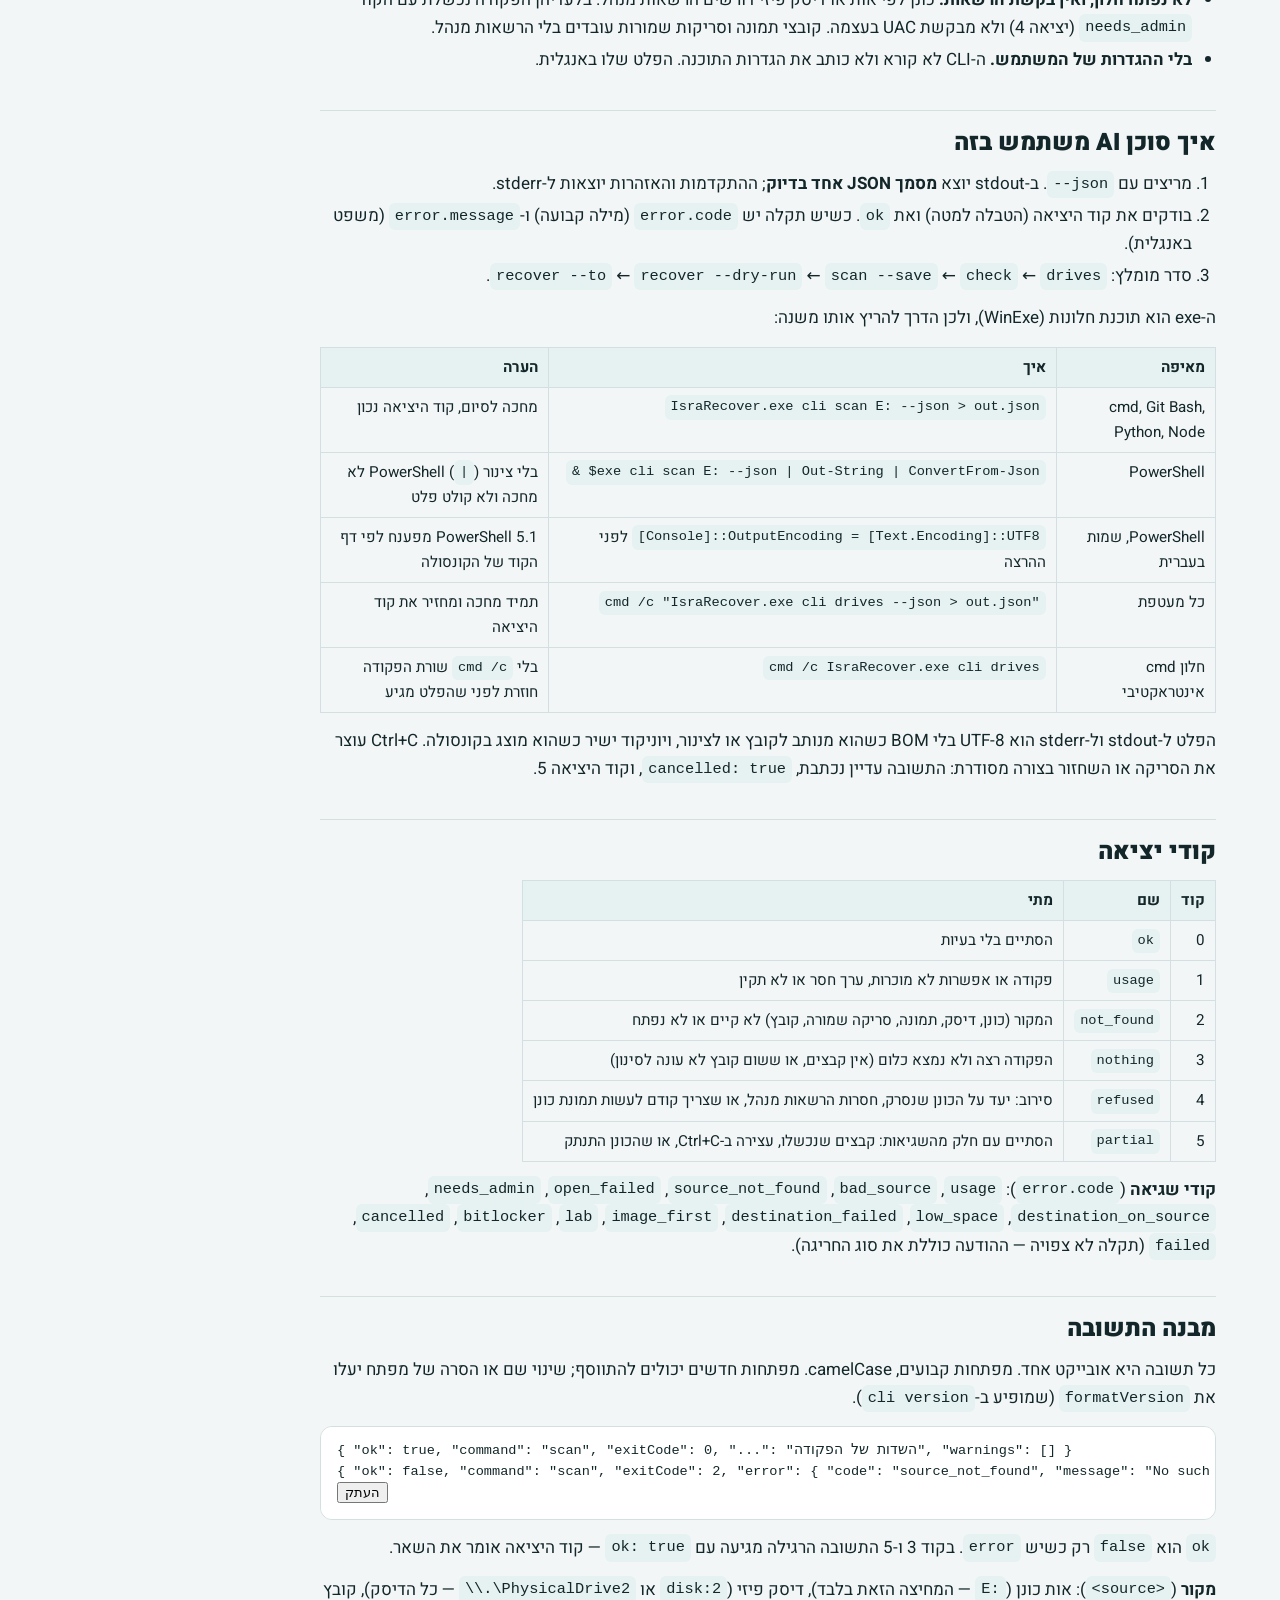
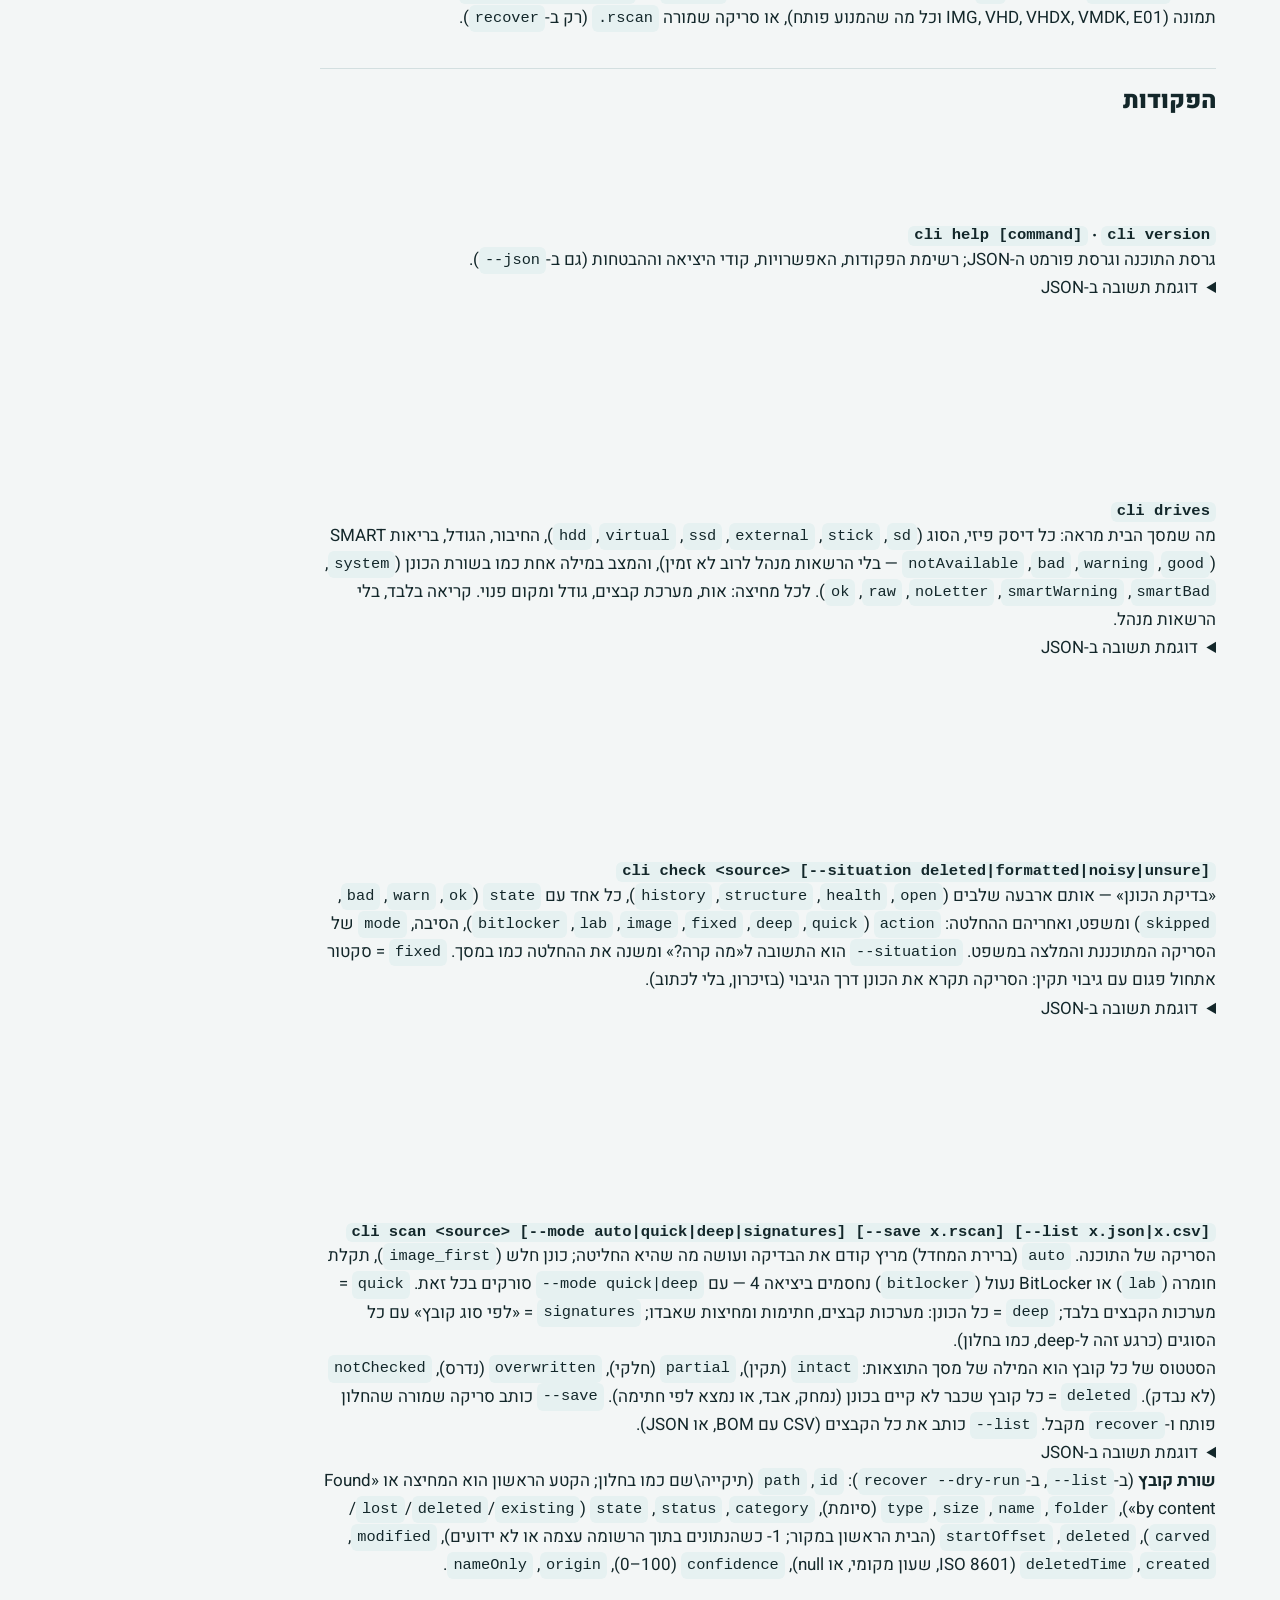
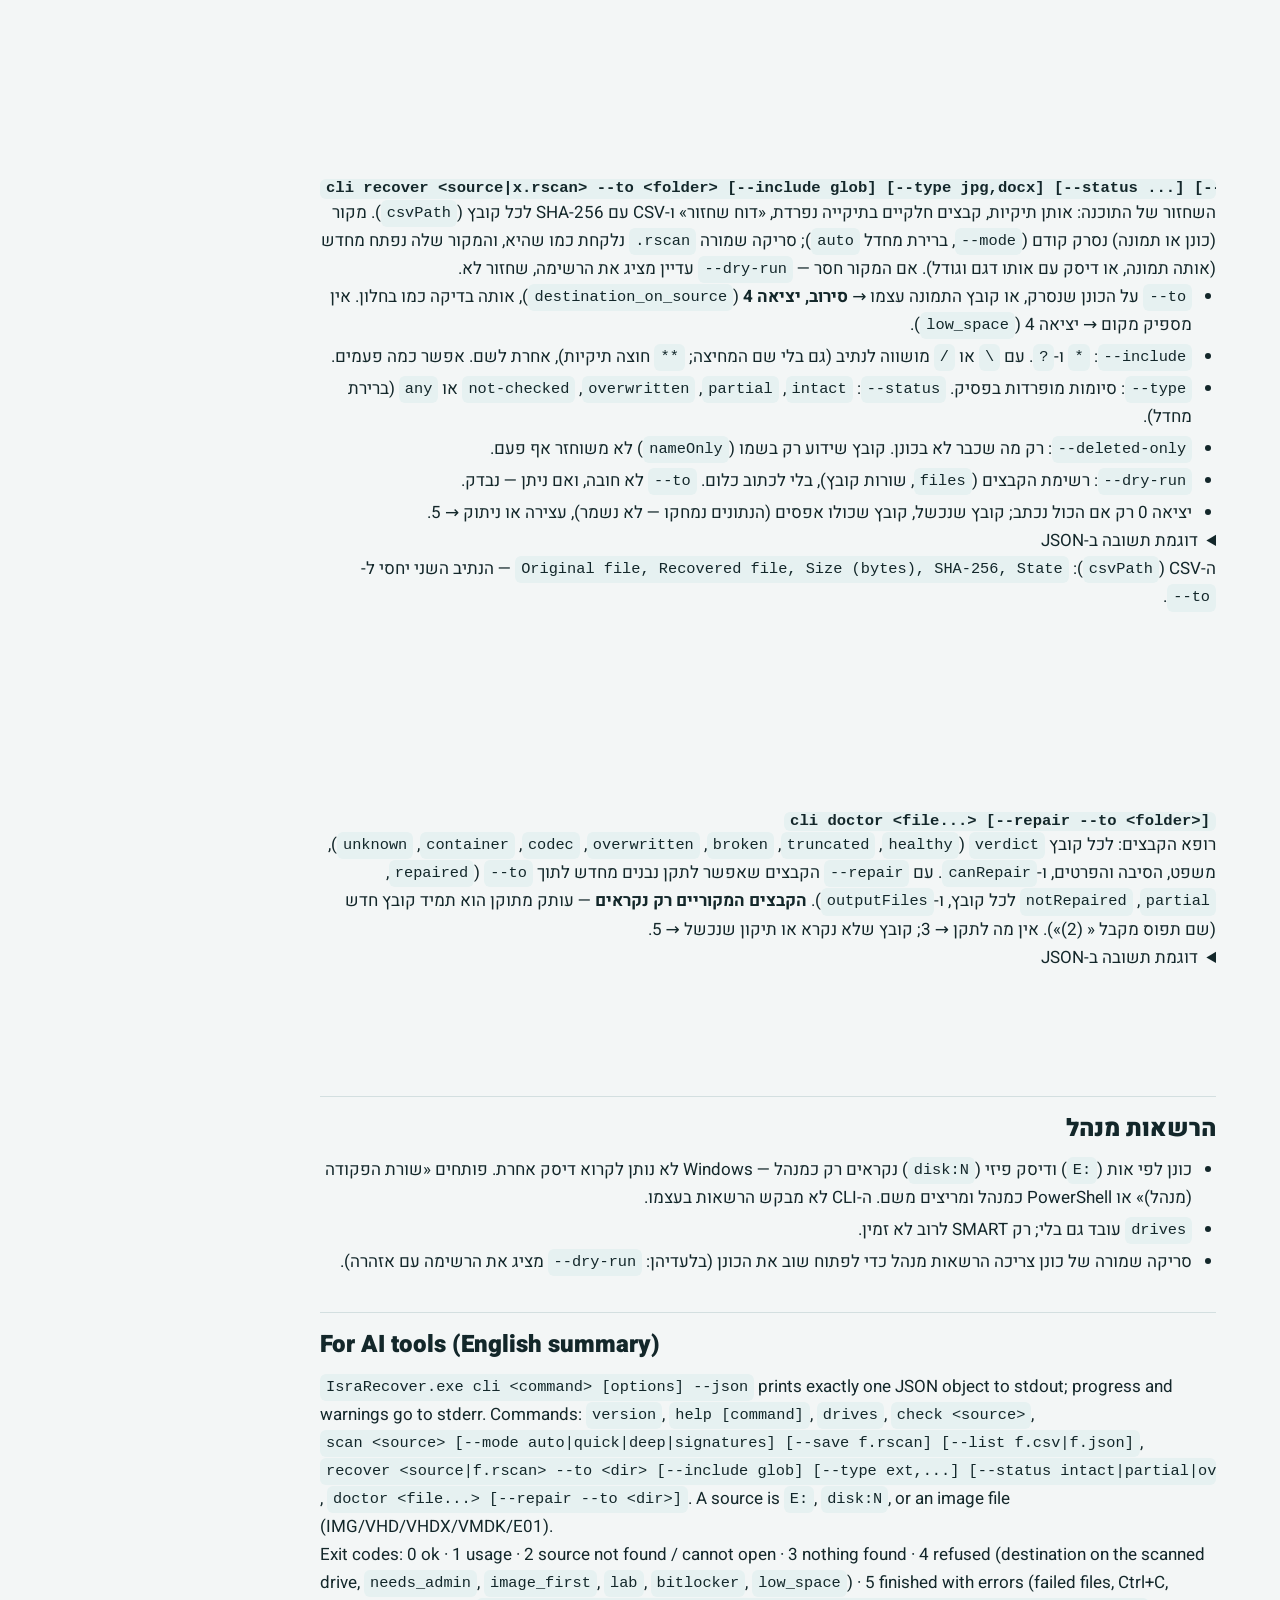
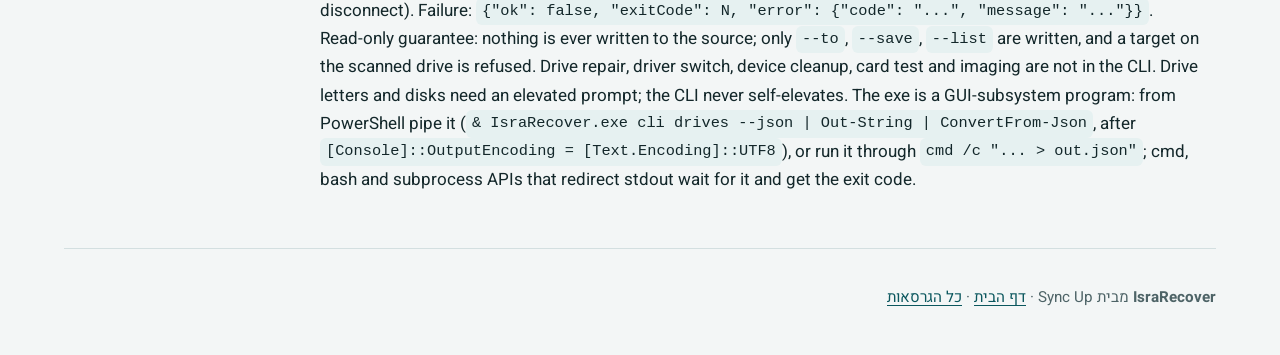
==== commit 803a56b8: "site: cli.html" ====
--- a/docs/cli.html
+++ b/docs/cli.html
@@ -10,7 +10,7 @@
 <link rel="preconnect" href="https://fonts.googleapis.com">
 <link rel="preconnect" href="https://fonts.gstatic.com" crossorigin>
 <link rel="stylesheet" href="https://fonts.googleapis.com/css2?family=Heebo:wght@400;500;700;900&display=swap">
-<link rel="stylesheet" href="site.css?v=2f9b297d05">
+<link rel="stylesheet" href="site.css?v=8c12f20c97">
 </head>
 <body>
 <a class="skip" href="#main">דלג לתוכן</a>
@@ -30,7 +30,56 @@
 (JSON אחד), יציב ומתועד כאן, וקודי היציאה קבועים.</p>
 <p>ה-CLI משתמש באותו קוד בדיוק כמו החלון: אותה בדיקת כונן, אותו מנוע סריקה, אותו שחזור (אותן תיקיות ואותו דוח CSV
 עם SHA-256), אותו רופא קבצים — ואותה <strong>חסימה של שחזור לכונן שנסרק</strong>.</p>
-<h2>הבטחות</h2>
+<nav aria-label="בדף הזה" class="toc"><a href="#s1">התחלה מהירה</a><a href="#s2">הבטחות</a><a href="#s3">איך סוכן AI משתמש בזה</a><a href="#s4">קודי יציאה</a><a href="#s5">מבנה התשובה</a><a href="#s6">הפקודות</a><a class="sub" dir="ltr" href="#cmd-version">version</a><a class="sub" dir="ltr" href="#cmd-drives">drives</a><a class="sub" dir="ltr" href="#cmd-check">check</a><a class="sub" dir="ltr" href="#cmd-scan">scan</a><a class="sub" dir="ltr" href="#cmd-recover">recover</a><a class="sub" dir="ltr" href="#cmd-doctor">doctor</a><a href="#s7">הרשאות מנהל</a><a href="#s8">For AI tools (English summary)</a></nav><h2 id="s1">התחלה מהירה</h2>
+<p><strong>1. פותחים חלון cmd.</strong> בתפריט «התחל» מקלידים <code>cmd</code>. כדי לסרוק כונן לפי אות צריך הרשאות מנהל: לוחצים על
+«שורת הפקודה» בכפתור הימני ← «הפעל כמנהל».</p>
+<p><strong>2. נכנסים לתיקייה של התוכנה:</strong></p>
+<pre><code>cd "C:\Program Files\IsraRecover"
+</code></pre>
+<p>בגרסה הניידת נכנסים לתיקייה שבה שמרתם את הקובץ, ובפקודות כותבים את השם שלו (למשל <code>IsraRecover-portable.exe</code>)
+במקום <code>IsraRecover.exe</code>.</p>
+<p><strong>3. כותבים פקודה.</strong> המבנה תמיד זהה: <code>cmd /c</code>, שם התוכנה, המילה <code>cli</code>, הפקודה ואחריה האפשרויות.</p>
+<table class="quick">
+<thead>
+<tr>
+<th>רוצים</th>
+<th>כותבים</th>
+</tr>
+</thead>
+<tbody>
+<tr>
+<td>לראות אילו כוננים יש</td>
+<td><code><span class="w">cmd</span> <span class="w">/c</span> <span class="w">IsraRecover.exe</span> <span class="w">cli</span> <span class="w">drives</span></code></td>
+</tr>
+<tr>
+<td>לבדוק את כונן E</td>
+<td><code><span class="w">cmd</span> <span class="w">/c</span> <span class="w">IsraRecover.exe</span> <span class="w">cli</span> <span class="w">check</span> <span class="w">E:</span></code></td>
+</tr>
+<tr>
+<td>לסרוק את E ולשמור את הסריקה</td>
+<td><code><span class="w">cmd</span> <span class="w">/c</span> <span class="w">IsraRecover.exe</span> <span class="w">cli</span> <span class="w">scan</span> <span class="w">E:</span> <span class="w">--save</span> <span class="w">D:\scans\e.rscan</span></code></td>
+</tr>
+<tr>
+<td>לראות מה ישוחזר, בלי לשחזר</td>
+<td><code><span class="w">cmd</span> <span class="w">/c</span> <span class="w">IsraRecover.exe</span> <span class="w">cli</span> <span class="w">recover</span> <span class="w">D:\scans\e.rscan</span> <span class="w">--to</span> <span class="w">D:\recovered</span> <span class="w">--dry-run</span></code></td>
+</tr>
+<tr>
+<td>לשחזר רק תמונות</td>
+<td><code><span class="w">cmd</span> <span class="w">/c</span> <span class="w">IsraRecover.exe</span> <span class="w">cli</span> <span class="w">recover</span> <span class="w">D:\scans\e.rscan</span> <span class="w">--to</span> <span class="w">D:\recovered</span> <span class="w">--type</span> <span class="w">jpg,png</span></code></td>
+</tr>
+<tr>
+<td>לבדוק קובץ פגום ולתקן אותו</td>
+<td><code><span class="w">cmd</span> <span class="w">/c</span> <span class="w">IsraRecover.exe</span> <span class="w">cli</span> <span class="w">doctor</span> <span class="w">D:\song.mp3</span> <span class="w">--repair</span> <span class="w">--to</span> <span class="w">D:\fixed</span></code></td>
+</tr>
+<tr>
+<td>עזרה על פקודה</td>
+<td><code><span class="w">cmd</span> <span class="w">/c</span> <span class="w">IsraRecover.exe</span> <span class="w">cli</span> <span class="w">help</span> <span class="w">scan</span></code></td>
+</tr>
+</tbody>
+</table>
+<p><strong>למה צריך את <code>cmd /c</code>.</strong> ל-IsraRecover יש גם חלון, ולכן חלון cmd לא מחכה לה. בלי <code>cmd /c</code> שורת הפקודה חוזרת לפני
+שהתשובה מגיעה. בסקריפט, ב-Git Bash ובסוכן AI אין צורך בזה (הפירוט למטה), ומוסיפים <code>--json</code> כדי לקבל את התשובה כ-JSON.</p>
+<h2 id="s2">הבטחות</h2>
 <ul>
 <li><strong>קריאה בלבד מהמקור.</strong> ה-CLI לא כותב אף פעם לכונן או לקובץ התמונה שנסרקים. הוא כותב רק ליעדים שנתתם:
   <code>--to</code>, <code>--save</code>, <code>--list</code>. יעד שנמצא על הכונן שנסרק (או שהוא קובץ התמונה עצמו) נחסם — קוד יציאה 4.</li>
@@ -40,7 +89,7 @@
   הקוד <code>needs_admin</code> (יציאה 4) ולא מבקשת UAC בעצמה. קובצי תמונה וסריקות שמורות עובדים בלי הרשאות מנהל.</li>
 <li><strong>בלי ההגדרות של המשתמש.</strong> ה-CLI לא קורא ולא כותב את הגדרות התוכנה. הפלט שלו באנגלית.</li>
 </ul>
-<h2>איך סוכן AI משתמש בזה</h2>
+<h2 id="s3">איך סוכן AI משתמש בזה</h2>
 <ol>
 <li>מריצים עם <code>--json</code>. ב-stdout יוצא <strong>מסמך JSON אחד בדיוק</strong>; ההתקדמות והאזהרות יוצאות ל-stderr.</li>
 <li>בודקים את קוד היציאה (הטבלה למטה) ואת <code>ok</code>. כשיש תקלה יש <code>error.code</code> (מילה קבועה) ו-<code>error.message</code> (משפט באנגלית).</li>
@@ -85,7 +134,7 @@
 </table>
 <p>הפלט ל-stdout ול-stderr הוא UTF-8 בלי BOM כשהוא מנותב לקובץ או לצינור, ויוניקוד ישיר כשהוא מוצג בקונסולה.
 Ctrl+C עוצר את הסריקה או השחזור בצורה מסודרת: התשובה עדיין נכתבת, <code>cancelled: true</code>, וקוד היציאה 5.</p>
-<h2>קודי יציאה</h2>
+<h2 id="s4">קודי יציאה</h2>
 <table>
 <thead>
 <tr>
@@ -130,47 +179,47 @@
 <p><strong>קודי שגיאה</strong> (<code>error.code</code>): <code>usage</code>, <code>bad_source</code>, <code>source_not_found</code>, <code>open_failed</code>, <code>needs_admin</code>,
 <code>destination_on_source</code>, <code>low_space</code>, <code>destination_failed</code>, <code>image_first</code>, <code>lab</code>, <code>bitlocker</code>, <code>cancelled</code>,
 <code>failed</code> (תקלה לא צפויה — ההודעה כוללת את סוג החריגה).</p>
-<h2>מבנה התשובה</h2>
+<h2 id="s5">מבנה התשובה</h2>
 <p>כל תשובה היא אובייקט אחד. מפתחות קבועים, camelCase. מפתחות חדשים יכולים להתווסף; שינוי שם או הסרה של מפתח
 יעלו את <code>formatVersion</code> (שמופיע ב-<code>cli version</code>).</p>
-<pre><code class="language-json">{ &quot;ok&quot;: true, &quot;command&quot;: &quot;scan&quot;, &quot;exitCode&quot;: 0, &quot;...&quot;: &quot;השדות של הפקודה&quot;, &quot;warnings&quot;: [] }
-{ &quot;ok&quot;: false, &quot;command&quot;: &quot;scan&quot;, &quot;exitCode&quot;: 2, &quot;error&quot;: { &quot;code&quot;: &quot;source_not_found&quot;, &quot;message&quot;: &quot;No such file: D:\\x.img&quot; }, &quot;warnings&quot;: [] }
+<pre><code class="language-json">{ "ok": true, "command": "scan", "exitCode": 0, "...": "השדות של הפקודה", "warnings": [] }
+{ "ok": false, "command": "scan", "exitCode": 2, "error": { "code": "source_not_found", "message": "No such file: D:\\x.img" }, "warnings": [] }
 </code></pre>
 <p><code>ok</code> הוא <code>false</code> רק כשיש <code>error</code>. בקוד 3 ו-5 התשובה הרגילה מגיעה עם <code>ok: true</code> — קוד היציאה אומר את השאר.</p>
 <p><strong>מקור</strong> (<code>&lt;source&gt;</code>): אות כונן (<code>E:</code> — המחיצה הזאת בלבד), דיסק פיזי (<code>disk:2</code> או <code>\\.\PhysicalDrive2</code> — כל
 הדיסק), קובץ תמונה (IMG, VHD, VHDX, VMDK, E01 וכל מה שהמנוע פותח), או סריקה שמורה <code>.rscan</code> (רק ב-<code>recover</code>).</p>
-<h2>הפקודות</h2>
-<h3><code>cli version</code> · <code>cli help [command]</code></h3>
+<h2 id="s6">הפקודות</h2>
+<section class="cmd"><h3 id="cmd-version"><code><span class="w">cli</span> <span class="w">version</span></code> · <code><span class="w">cli</span> <span class="w">help</span> <span class="w">[command]</span></code></h3>
 <p>גרסת התוכנה וגרסת פורמט ה-JSON; רשימת הפקודות, האפשרויות, קודי היציאה וההבטחות (גם ב-<code>--json</code>).</p>
-<pre><code class="language-json">{ &quot;ok&quot;: true, &quot;command&quot;: &quot;version&quot;, &quot;exitCode&quot;: 0, &quot;name&quot;: &quot;IsraRecover&quot;, &quot;version&quot;: &quot;1.0.1&quot;, &quot;formatVersion&quot;: 1, &quot;isAdmin&quot;: false, &quot;warnings&quot;: [] }
-</code></pre>
-<h3><code>cli drives</code></h3>
+<details class="json"><summary>דוגמת תשובה ב-JSON</summary><pre><code class="language-json">{ "ok": true, "command": "version", "exitCode": 0, "name": "IsraRecover", "version": "1.0.1", "formatVersion": 1, "isAdmin": false, "warnings": [] }
+</code></pre></details>
+</section><section class="cmd"><h3 id="cmd-drives"><code><span class="w">cli</span> <span class="w">drives</span></code></h3>
 <p>מה שמסך הבית מראה: כל דיסק פיזי, הסוג (<code>sd</code>, <code>stick</code>, <code>external</code>, <code>ssd</code>, <code>virtual</code>, <code>hdd</code>), החיבור, הגודל, בריאות
 SMART (<code>good</code>, <code>warning</code>, <code>bad</code>, <code>notAvailable</code> — בלי הרשאות מנהל לרוב לא זמין), והמצב במילה אחת כמו בשורת הכונן
 (<code>system</code>, <code>smartBad</code>, <code>smartWarning</code>, <code>noLetter</code>, <code>raw</code>, <code>ok</code>). לכל מחיצה: אות, מערכת קבצים, גודל ומקום פנוי.
 קריאה בלבד, בלי הרשאות מנהל.</p>
-<pre><code class="language-json">{ &quot;ok&quot;: true, &quot;command&quot;: &quot;drives&quot;, &quot;exitCode&quot;: 0, &quot;isAdmin&quot;: false,
-  &quot;disks&quot;: [ { &quot;number&quot;: 1, &quot;id&quot;: &quot;disk:1&quot;, &quot;name&quot;: &quot;SanDisk Ultra&quot;, &quot;size&quot;: 63864569856, &quot;sizeText&quot;: &quot;59.48 GB&quot;,
-               &quot;bus&quot;: &quot;usb&quot;, &quot;kind&quot;: &quot;stick&quot;, &quot;removable&quot;: true, &quot;isSystemDisk&quot;: false, &quot;partitionStyle&quot;: &quot;mbr&quot;,
-               &quot;isSsd&quot;: null, &quot;trim&quot;: null, &quot;health&quot;: &quot;notAvailable&quot;, &quot;healthText&quot;: &quot;...&quot;, &quot;state&quot;: &quot;ok&quot;,
-               &quot;partitions&quot;: [ { &quot;offset&quot;: 1048576, &quot;length&quot;: 63863521280, &quot;letter&quot;: &quot;E:&quot;, &quot;label&quot;: &quot;CARD&quot;,
-                                 &quot;fileSystem&quot;: &quot;exFAT&quot;, &quot;sizeText&quot;: &quot;59.48 GB&quot;, &quot;total&quot;: 63847792640, &quot;free&quot;: 1234567168 } ] } ],
-  &quot;warnings&quot;: [] }
-</code></pre>
-<h3><code>cli check &lt;source&gt; [--situation deleted|formatted|noisy|unsure]</code></h3>
+<details class="json"><summary>דוגמת תשובה ב-JSON</summary><pre><code class="language-json">{ "ok": true, "command": "drives", "exitCode": 0, "isAdmin": false,
+  "disks": [ { "number": 1, "id": "disk:1", "name": "SanDisk Ultra", "size": 63864569856, "sizeText": "59.48 GB",
+               "bus": "usb", "kind": "stick", "removable": true, "isSystemDisk": false, "partitionStyle": "mbr",
+               "isSsd": null, "trim": null, "health": "notAvailable", "healthText": "...", "state": "ok",
+               "partitions": [ { "offset": 1048576, "length": 63863521280, "letter": "E:", "label": "CARD",
+                                 "fileSystem": "exFAT", "sizeText": "59.48 GB", "total": 63847792640, "free": 1234567168 } ] } ],
+  "warnings": [] }
+</code></pre></details>
+</section><section class="cmd"><h3 id="cmd-check"><code><span class="w">cli</span> <span class="w">check</span> <span class="w">&lt;source&gt;</span> <span class="w">[--situation</span> <span class="w">deleted|formatted|noisy|unsure]</span></code></h3>
 <p>«בדיקת הכונן» — אותם ארבעה שלבים (<code>open</code>, <code>health</code>, <code>structure</code>, <code>history</code>), כל אחד עם <code>state</code>
 (<code>ok</code>, <code>warn</code>, <code>bad</code>, <code>skipped</code>) ומשפט, ואחריהם ההחלטה: <code>action</code> (<code>quick</code>, <code>deep</code>, <code>fixed</code>, <code>image</code>, <code>lab</code>,
 <code>bitlocker</code>), הסיבה, <code>mode</code> של הסריקה המתוכננת והמלצה במשפט. <code>--situation</code> הוא התשובה ל«מה קרה?» ומשנה את
 ההחלטה כמו במסך. <code>fixed</code> = סקטור אתחול פגום עם גיבוי תקין: הסריקה תקרא את הכונן דרך הגיבוי (בזיכרון, בלי לכתוב).</p>
-<pre><code class="language-json">{ &quot;ok&quot;: true, &quot;command&quot;: &quot;check&quot;, &quot;exitCode&quot;: 0, &quot;source&quot;: { &quot;text&quot;: &quot;card.img&quot;, &quot;kind&quot;: &quot;image&quot; },
-  &quot;action&quot;: &quot;deep&quot;, &quot;reason&quot;: &quot;formatted&quot;, &quot;recommendation&quot;: &quot;Run a deep scan: 'cli scan &lt;source&gt; --mode deep'.&quot;,
-  &quot;scanNow&quot;: true, &quot;mode&quot;: &quot;deep&quot;, &quot;findLostPartitions&quot;: true, &quot;throughBootBackup&quot;: false, &quot;ssdTrimWarning&quot;: false,
-  &quot;steps&quot;: [ { &quot;id&quot;: &quot;open&quot;, &quot;state&quot;: &quot;ok&quot;, &quot;text&quot;: &quot;The drive reads — 128 MB&quot; },
-             { &quot;id&quot;: &quot;history&quot;, &quot;state&quot;: &quot;warn&quot;, &quot;text&quot;: &quot;The drive was formatted on 2026-09-22 01:50&quot; } ],
-  &quot;facts&quot;: { &quot;isSsd&quot;: null, &quot;trim&quot;: false, &quot;smart&quot;: null, &quot;raw&quot;: false, &quot;readErrors&quot;: false, &quot;slow&quot;: false, &quot;...&quot;: &quot;...&quot; },
-  &quot;lines&quot;: [ &quot;The drive reads, its size is right and its structure is recognized.&quot; ], &quot;fixedPartitions&quot;: null, &quot;warnings&quot;: [] }
-</code></pre>
-<h3><code>cli scan &lt;source&gt; [--mode auto|quick|deep|signatures] [--save x.rscan] [--list x.json|x.csv]</code></h3>
+<details class="json"><summary>דוגמת תשובה ב-JSON</summary><pre><code class="language-json">{ "ok": true, "command": "check", "exitCode": 0, "source": { "text": "card.img", "kind": "image" },
+  "action": "deep", "reason": "formatted", "recommendation": "Run a deep scan: 'cli scan &lt;source&gt; --mode deep'.",
+  "scanNow": true, "mode": "deep", "findLostPartitions": true, "throughBootBackup": false, "ssdTrimWarning": false,
+  "steps": [ { "id": "open", "state": "ok", "text": "The drive reads — 128 MB" },
+             { "id": "history", "state": "warn", "text": "The drive was formatted on 2026-09-22 01:50" } ],
+  "facts": { "isSsd": null, "trim": false, "smart": null, "raw": false, "readErrors": false, "slow": false, "...": "..." },
+  "lines": [ "The drive reads, its size is right and its structure is recognized." ], "fixedPartitions": null, "warnings": [] }
+</code></pre></details>
+</section><section class="cmd"><h3 id="cmd-scan"><code><span class="w">cli</span> <span class="w">scan</span> <span class="w">&lt;source&gt;</span> <span class="w">[--mode</span> <span class="w">auto|quick|deep|signatures]</span> <span class="w">[--save</span> <span class="w">x.rscan]</span> <span class="w">[--list</span> <span class="w">x.json|x.csv]</span></code></h3>
 <p>הסריקה של התוכנה. <code>auto</code> (ברירת המחדל) מריץ קודם את הבדיקה ועושה מה שהיא החליטה; כונן חלש (<code>image_first</code>),
 תקלת חומרה (<code>lab</code>) או BitLocker נעול (<code>bitlocker</code>) נחסמים ביציאה 4 — עם <code>--mode quick|deep</code> סורקים בכל זאת.
 <code>quick</code> = מערכות הקבצים בלבד; <code>deep</code> = כל הכונן: מערכות קבצים, חתימות ומחיצות שאבדו; <code>signatures</code> = «לפי סוג
@@ -178,23 +227,23 @@
 <p>הסטטוס של כל קובץ הוא המילה של מסך התוצאות: <code>intact</code> (תקין), <code>partial</code> (חלקי), <code>overwritten</code> (נדרס),
 <code>notChecked</code> (לא נבדק). <code>deleted</code> = כל קובץ שכבר לא קיים בכונן (נמחק, אבד, או נמצא לפי חתימה).
 <code>--save</code> כותב סריקה שמורה שהחלון פותח ו-<code>recover</code> מקבל. <code>--list</code> כותב את כל הקבצים (CSV עם BOM, או JSON).</p>
-<pre><code class="language-json">{ &quot;ok&quot;: true, &quot;command&quot;: &quot;scan&quot;, &quot;exitCode&quot;: 0,
-  &quot;source&quot;: { &quot;text&quot;: &quot;card.img&quot;, &quot;kind&quot;: &quot;image&quot;, &quot;name&quot;: &quot;card.img&quot;, &quot;size&quot;: 134217728 },
-  &quot;mode&quot;: &quot;quick&quot;, &quot;plan&quot;: null, &quot;throughBootBackup&quot;: false, &quot;findLostPartitions&quot;: false,
-  &quot;complete&quot;: true, &quot;cancelled&quot;: false, &quot;disconnected&quot;: false, &quot;canResume&quot;: false, &quot;badSectors&quot;: 0, &quot;elapsedSeconds&quot;: 0.4,
-  &quot;volumes&quot;: [ { &quot;root&quot;: &quot;Partition 1 (NTFS, DATA)&quot;, &quot;fileSystem&quot;: &quot;NTFS&quot;, &quot;offset&quot;: 65536, &quot;length&quot;: 134086656, &quot;label&quot;: &quot;DATA&quot;, &quot;lost&quot;: false } ],
-  &quot;summary&quot;: { &quot;files&quot;: 12, &quot;bytes&quot;: 2596198, &quot;bytesText&quot;: &quot;2.48 MB&quot;,
-               &quot;byStatus&quot;: { &quot;intact&quot;: 12, &quot;partial&quot;: 0, &quot;overwritten&quot;: 0, &quot;notChecked&quot;: 0 },
-               &quot;byState&quot;: { &quot;existing&quot;: 8, &quot;deleted&quot;: 4, &quot;lost&quot;: 0, &quot;carved&quot;: 0 },
-               &quot;withName&quot;: 12, &quot;deleted&quot;: 4, &quot;nameOnly&quot;: 0, &quot;byCategory&quot;: { &quot;document&quot;: 3, &quot;image&quot;: 3, &quot;...&quot;: 0 } },
-  &quot;savedTo&quot;: &quot;D:\scans\card.rscan&quot;, &quot;listTo&quot;: null, &quot;warnings&quot;: [] }
-</code></pre>
+<details class="json"><summary>דוגמת תשובה ב-JSON</summary><pre><code class="language-json">{ "ok": true, "command": "scan", "exitCode": 0,
+  "source": { "text": "card.img", "kind": "image", "name": "card.img", "size": 134217728 },
+  "mode": "quick", "plan": null, "throughBootBackup": false, "findLostPartitions": false,
+  "complete": true, "cancelled": false, "disconnected": false, "canResume": false, "badSectors": 0, "elapsedSeconds": 0.4,
+  "volumes": [ { "root": "Partition 1 (NTFS, DATA)", "fileSystem": "NTFS", "offset": 65536, "length": 134086656, "label": "DATA", "lost": false } ],
+  "summary": { "files": 12, "bytes": 2596198, "bytesText": "2.48 MB",
+               "byStatus": { "intact": 12, "partial": 0, "overwritten": 0, "notChecked": 0 },
+               "byState": { "existing": 8, "deleted": 4, "lost": 0, "carved": 0 },
+               "withName": 12, "deleted": 4, "nameOnly": 0, "byCategory": { "document": 3, "image": 3, "...": 0 } },
+  "savedTo": "D:\\scans\\card.rscan", "listTo": null, "warnings": [] }
+</code></pre></details>
 <p><strong>שורת קובץ</strong> (ב-<code>--list</code>, ב-<code>recover --dry-run</code>): <code>id</code>, <code>path</code> (תיקייה\שם כמו בחלון; הקטע הראשון הוא המחיצה או
 «Found by content»), <code>folder</code>, <code>name</code>, <code>size</code>, <code>type</code> (סיומת), <code>category</code>, <code>status</code>, <code>state</code>
 (<code>existing</code>/<code>deleted</code>/<code>lost</code>/<code>carved</code>), <code>deleted</code>, <code>startOffset</code> (הבית הראשון במקור; ‎-1 כשהנתונים בתוך הרשומה
 עצמה או לא ידועים), <code>modified</code>, <code>created</code>, <code>deletedTime</code> (ISO 8601, שעון מקומי, או null), <code>confidence</code> (0–100),
 <code>origin</code>, <code>nameOnly</code>.</p>
-<h3><code>cli recover &lt;source|x.rscan&gt; --to &lt;folder&gt; [--include glob] [--type jpg,docx] [--status ...] [--deleted-only] [--dry-run]</code></h3>
+</section><section class="cmd"><h3 id="cmd-recover"><code><span class="w">cli</span> <span class="w">recover</span> <span class="w">&lt;source|x.rscan&gt;</span> <span class="w">--to</span> <span class="w">&lt;folder&gt;</span> <span class="w">[--include</span> <span class="w">glob]</span> <span class="w">[--type</span> <span class="w">jpg,docx]</span> <span class="w">[--status</span> <span class="w">...]</span> <span class="w">[--deleted-only]</span> <span class="w">[--dry-run]</span></code></h3>
 <p>השחזור של התוכנה: אותן תיקיות, קבצים חלקיים בתיקייה נפרדת, «דוח שחזור» ו-CSV עם SHA-256 לכל קובץ (<code>csvPath</code>).
 מקור (כונן או תמונה) נסרק קודם (<code>--mode</code>, ברירת מחדל <code>auto</code>); סריקה שמורה <code>.rscan</code> נלקחת כמו שהיא, והמקור שלה
 נפתח מחדש (אותה תמונה, או דיסק עם אותו דגם וגודל). אם המקור חסר — <code>--dry-run</code> עדיין מציג את הרשימה, שחזור לא.</p>
@@ -207,56 +256,71 @@
 <li><code>--dry-run</code>: רשימת הקבצים (<code>files</code>, שורות קובץ), בלי לכתוב כלום. <code>--to</code> לא חובה, ואם ניתן — נבדק.</li>
 <li>יציאה 0 רק אם הכול נכתב; קובץ שנכשל, קובץ שכולו אפסים (הנתונים נמחקו — לא נשמר), עצירה או ניתוק → 5.</li>
 </ul>
-<pre><code class="language-json">{ &quot;ok&quot;: true, &quot;command&quot;: &quot;recover&quot;, &quot;exitCode&quot;: 0, &quot;dryRun&quot;: false,
-  &quot;source&quot;: { &quot;text&quot;: &quot;card.img&quot;, &quot;kind&quot;: &quot;image&quot;, &quot;name&quot;: &quot;card.img&quot;, &quot;mode&quot;: &quot;quick&quot;, &quot;plan&quot;: &quot;quick&quot;, &quot;available&quot;: true },
-  &quot;filter&quot;: { &quot;include&quot;: [ &quot;*.jpg&quot; ], &quot;types&quot;: [], &quot;status&quot;: [ &quot;intact&quot; ], &quot;deletedOnly&quot;: true },
-  &quot;scanned&quot;: 12, &quot;matched&quot;: 4, &quot;bytes&quot;: 323226, &quot;destination&quot;: &quot;D:\rec&quot;,
-  &quot;written&quot;: 4, &quot;failed&quot;: 0, &quot;partial&quot;: 0, &quot;zeroFiles&quot;: 0, &quot;badSectors&quot;: 0, &quot;bytesWritten&quot;: 323226,
-  &quot;cancelled&quot;: false, &quot;disconnected&quot;: false,
-  &quot;reportPath&quot;: &quot;D:\rec\Recovery report.txt&quot;, &quot;csvPath&quot;: &quot;D:\rec\Recovered files.csv&quot;,
-  &quot;summaries&quot;: { &quot;html&quot;: &quot;D:\rec\Recovery summary.html&quot;, &quot;...&quot;: &quot;...&quot; }, &quot;failures&quot;: [], &quot;warnings&quot;: [] }
-</code></pre>
+<details class="json"><summary>דוגמת תשובה ב-JSON</summary><pre><code class="language-json">{ "ok": true, "command": "recover", "exitCode": 0, "dryRun": false,
+  "source": { "text": "card.img", "kind": "image", "name": "card.img", "mode": "quick", "plan": "quick", "available": true },
+  "filter": { "include": [ "*.jpg" ], "types": [], "status": [ "intact" ], "deletedOnly": true },
+  "scanned": 12, "matched": 4, "bytes": 323226, "destination": "D:\\rec",
+  "written": 4, "failed": 0, "partial": 0, "zeroFiles": 0, "badSectors": 0, "bytesWritten": 323226,
+  "cancelled": false, "disconnected": false,
+  "reportPath": "D:\\rec\\Recovery report.txt", "csvPath": "D:\\rec\\Recovered files.csv",
+  "summaries": { "html": "D:\\rec\\Recovery summary.html", "...": "..." }, "failures": [], "warnings": [] }
+</code></pre></details>
 <p>ה-CSV (<code>csvPath</code>): <code>Original file, Recovered file, Size (bytes), SHA-256, State</code> — הנתיב השני יחסי ל-<code>--to</code>.</p>
-<h3><code>cli doctor &lt;file...&gt; [--repair --to &lt;folder&gt;]</code></h3>
+</section><section class="cmd"><h3 id="cmd-doctor"><code><span class="w">cli</span> <span class="w">doctor</span> <span class="w">&lt;file...&gt;</span> <span class="w">[--repair</span> <span class="w">--to</span> <span class="w">&lt;folder&gt;]</span></code></h3>
 <p>רופא הקבצים: לכל קובץ <code>verdict</code> (<code>healthy</code>, <code>truncated</code>, <code>broken</code>, <code>overwritten</code>, <code>codec</code>, <code>container</code>,
 <code>unknown</code>), משפט, הסיבה והפרטים, ו-<code>canRepair</code>. עם <code>--repair</code> הקבצים שאפשר לתקן נבנים מחדש לתוך <code>--to</code>
 (<code>repaired</code>, <code>partial</code>, <code>notRepaired</code> לכל קובץ, ו-<code>outputFiles</code>). <strong>הקבצים המקוריים רק נקראים</strong> — עותק מתוקן הוא
 תמיד קובץ חדש (שם תפוס מקבל « (2)»). אין מה לתקן → 3; קובץ שלא נקרא או תיקון שנכשל → 5.</p>
-<pre><code class="language-json">{ &quot;ok&quot;: true, &quot;command&quot;: &quot;doctor&quot;, &quot;exitCode&quot;: 0,
-  &quot;files&quot;: [ { &quot;path&quot;: &quot;D:\rec\song.amr&quot;, &quot;name&quot;: &quot;song.amr&quot;, &quot;verdict&quot;: &quot;broken&quot;, &quot;verdictText&quot;: &quot;Damaged — can be repaired&quot;,
-               &quot;canRepair&quot;: true, &quot;format&quot;: &quot;amr&quot;, &quot;reason&quot;: &quot;After 6 seconds of valid audio there are 8 KB ...&quot;, &quot;details&quot;: [], &quot;readError&quot;: false } ],
-  &quot;repairable&quot;: 1,
-  &quot;repair&quot;: { &quot;destination&quot;: &quot;D:\fixed&quot;, &quot;stopped&quot;: false, &quot;repaired&quot;: 1, &quot;partial&quot;: 0, &quot;failed&quot;: 0,
-              &quot;results&quot;: [ { &quot;path&quot;: &quot;D:\rec\song.amr&quot;, &quot;outcome&quot;: &quot;repaired&quot;, &quot;summary&quot;: &quot;...&quot;,
-                             &quot;outputFiles&quot;: [ &quot;D:\fixed\song.repaired.amr&quot; ], &quot;actions&quot;: [ &quot;...&quot; ], &quot;lost&quot;: [] } ] },
-  &quot;warnings&quot;: [] }
-</code></pre>
-<h2>הרשאות מנהל</h2>
+<details class="json"><summary>דוגמת תשובה ב-JSON</summary><pre><code class="language-json">{ "ok": true, "command": "doctor", "exitCode": 0,
+  "files": [ { "path": "D:\\rec\\song.amr", "name": "song.amr", "verdict": "broken", "verdictText": "Damaged — can be repaired",
+               "canRepair": true, "format": "amr", "reason": "After 6 seconds of valid audio there are 8 KB ...", "details": [], "readError": false } ],
+  "repairable": 1,
+  "repair": { "destination": "D:\\fixed", "stopped": false, "repaired": 1, "partial": 0, "failed": 0,
+              "results": [ { "path": "D:\\rec\\song.amr", "outcome": "repaired", "summary": "...",
+                             "outputFiles": [ "D:\\fixed\\song.repaired.amr" ], "actions": [ "..." ], "lost": [] } ] },
+  "warnings": [] }
+</code></pre></details>
+</section><h2 id="s7">הרשאות מנהל</h2>
 <ul>
 <li>כונן לפי אות (<code>E:</code>) ודיסק פיזי (<code>disk:N</code>) נקראים רק כמנהל — Windows לא נותן לקרוא דיסק אחרת. פותחים
   «שורת הפקודה (מנהל)» או PowerShell כמנהל ומריצים משם. ה-CLI לא מבקש הרשאות בעצמו.</li>
 <li><code>drives</code> עובד גם בלי; רק SMART לרוב לא זמין.</li>
 <li>סריקה שמורה של כונן צריכה הרשאות מנהל כדי לפתוח שוב את הכונן (בלעדיהן: <code>--dry-run</code> מציג את הרשימה עם אזהרה).</li>
 </ul>
-<h2 dir="ltr" lang="en">For AI tools (English summary)</h2><div dir="ltr" lang="en">
-<p><code>IsraRecover.exe cli &lt;command&gt; [options] --json</code> prints exactly one JSON object to stdout; progress and warnings go
+<h2 dir="ltr" id="s8" lang="en">For AI tools (English summary)</h2><div dir="ltr" lang="en"><p><code>IsraRecover.exe cli &lt;command&gt; [options] --json</code> prints exactly one JSON object to stdout; progress and warnings go
 to stderr. Commands: <code>version</code>, <code>help [command]</code>, <code>drives</code>, <code>check &lt;source&gt;</code>, <code>scan &lt;source&gt; [--mode auto|quick|deep|signatures]
 [--save f.rscan] [--list f.csv|f.json]</code>, <code>recover &lt;source|f.rscan&gt; --to &lt;dir&gt; [--include glob] [--type ext,...]
 [--status intact|partial|overwritten|not-checked|any] [--deleted-only] [--dry-run]</code>, <code>doctor &lt;file...&gt; [--repair --to &lt;dir&gt;]</code>.
-A source is <code>E:</code>, <code>disk:N</code>, or an image file (IMG/VHD/VHDX/VMDK/E01).</p>
-<p>Exit codes: 0 ok · 1 usage · 2 source not found / cannot open · 3 nothing found · 4 refused (destination on the scanned
+A source is <code>E:</code>, <code>disk:N</code>, or an image file (IMG/VHD/VHDX/VMDK/E01).</p><p>Exit codes: 0 ok · 1 usage · 2 source not found / cannot open · 3 nothing found · 4 refused (destination on the scanned
 drive, <code>needs_admin</code>, <code>image_first</code>, <code>lab</code>, <code>bitlocker</code>, <code>low_space</code>) · 5 finished with errors (failed files, Ctrl+C,
-disconnect). Failure: <code>{"ok": false, "exitCode": N, "error": {"code": "...", "message": "..."}}</code>.</p>
-<p>Read-only guarantee: nothing is ever written to the source; only <code>--to</code>, <code>--save</code>, <code>--list</code> are written, and a target on
+disconnect). Failure: <code>{"ok": false, "exitCode": N, "error": {"code": "...", "message": "..."}}</code>.</p><p>Read-only guarantee: nothing is ever written to the source; only <code>--to</code>, <code>--save</code>, <code>--list</code> are written, and a target on
 the scanned drive is refused. Drive repair, driver switch, device cleanup, card test and imaging are not in the CLI.
 Drive letters and disks need an elevated prompt; the CLI never self-elevates. The exe is a GUI-subsystem program: from
 PowerShell pipe it (<code>&amp; IsraRecover.exe cli drives --json | Out-String | ConvertFrom-Json</code>, after
 <code>[Console]::OutputEncoding = [Text.Encoding]::UTF8</code>), or run it through <code>cmd /c "... &gt; out.json"</code>; cmd, bash and
 subprocess APIs that redirect stdout wait for it and get the exit code.</p></div>
+
+
+
 </main>
 <footer>
   <p><b>IsraRecover</b> מבית Sync Up · <a href="./">דף הבית</a> · <a href="https://github.com/bot-sync-up/israrecover/releases" rel="noopener">כל הגרסאות</a></p>
 </footer>
 </div>
+<script>
+// «העתק» next to every command: the quick-start table's commands and each code block
+for (const code of document.querySelectorAll(".doc table.quick td code, .doc pre > code")) {
+  const button = document.createElement("button");
+  button.type = "button";
+  button.className = "copy";
+  button.textContent = "העתק";
+  button.addEventListener("click", async () => {
+    try { await navigator.clipboard.writeText(code.textContent.trim()); button.textContent = "הועתק"; }
+    catch { button.textContent = "לא הועתק"; }
+    setTimeout(() => { button.textContent = "העתק"; }, 1600);
+  });
+  (code.closest("pre") || code.parentElement).append(button);
+}
+</script>
 </body>
 </html>
--- a/docs/site.css
+++ b/docs/site.css
@@ -178,3 +178,19 @@
 footer a { color: var(--accent-strong); }
 .sr { position: absolute; width: 1px; height: 1px; overflow: hidden; clip: rect(0 0 0 0); white-space: nowrap; }
 @media (prefers-reduced-motion: reduce) { *, *::before, *::after { animation-duration: 0.01ms !important; transition-duration: 0.01ms !important; scroll-behavior: auto !important; } }
+
+/* the documentation page (cli.html, made from docs/CLI.md by installer/make-cli-page.py) */
+.doc { max-width: 56rem; padding-block: 12px 24px; display: grid; gap: 14px; }
+.doc > * { min-width: 0; } /* a grid item would otherwise grow to its widest table / code and widen the page */
+.doc h1 { font-size: clamp(1.8rem, 1.3rem + 2vw, 2.6rem); }
+.doc h2 { font-size: 1.5rem; margin-block-start: 22px; padding-block-start: 18px; border-block-start: 1px solid var(--line); }
+.doc h3 { font-size: 1.08rem; margin-block-start: 10px; }
+.doc p, .doc ul, .doc ol { margin: 0; }
+.doc ul, .doc ol { padding-inline-start: 1.4em; display: grid; gap: 4px; }
+.doc code { font-family: Consolas, "Cascadia Mono", monospace; font-size: 0.9em; background: var(--surface-2); padding: 1px 6px; border-radius: 6px; direction: ltr; unicode-bidi: isolate; white-space: nowrap; display: inline-block; max-width: 100%; overflow-x: auto; vertical-align: bottom; } /* a code never breaks (a broken one reorders inside Hebrew); a long one scrolls in its own box */
+.doc pre { direction: ltr; text-align: left; overflow-x: auto; margin: 0; padding: 14px 16px; background: var(--surface); border: 1px solid var(--line); border-radius: 12px; font-size: 0.85rem; line-height: 1.5; }
+.doc pre code { background: none; padding: 0; font-size: inherit; unicode-bidi: normal; white-space: pre; display: inline; max-width: none; overflow: visible; }
+.doc table { border-collapse: collapse; width: 100%; font-size: 0.95rem; display: block; overflow-x: auto; }
+.doc th, .doc td { border: 1px solid var(--line); padding: 7px 10px; text-align: start; vertical-align: top; }
+.doc th { background: var(--surface-2); }
+.doc [dir="ltr"] { text-align: left; }
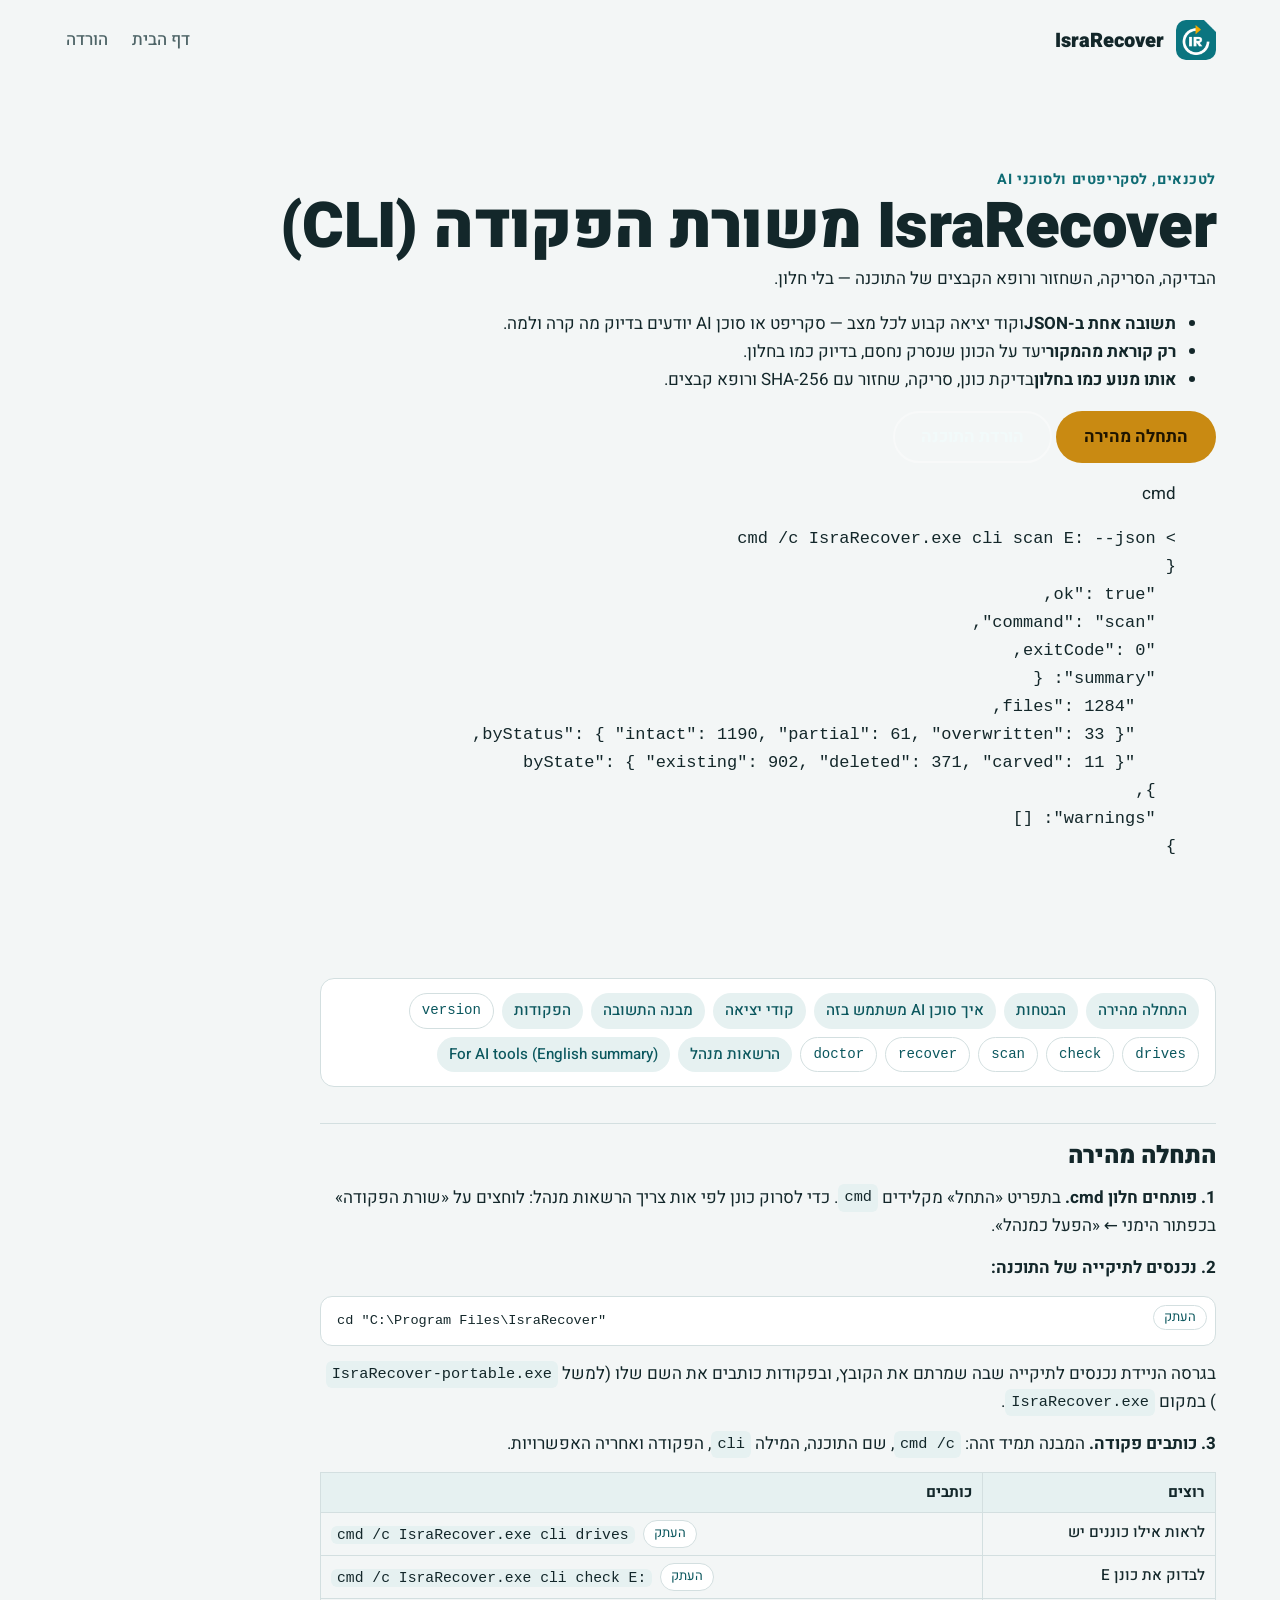
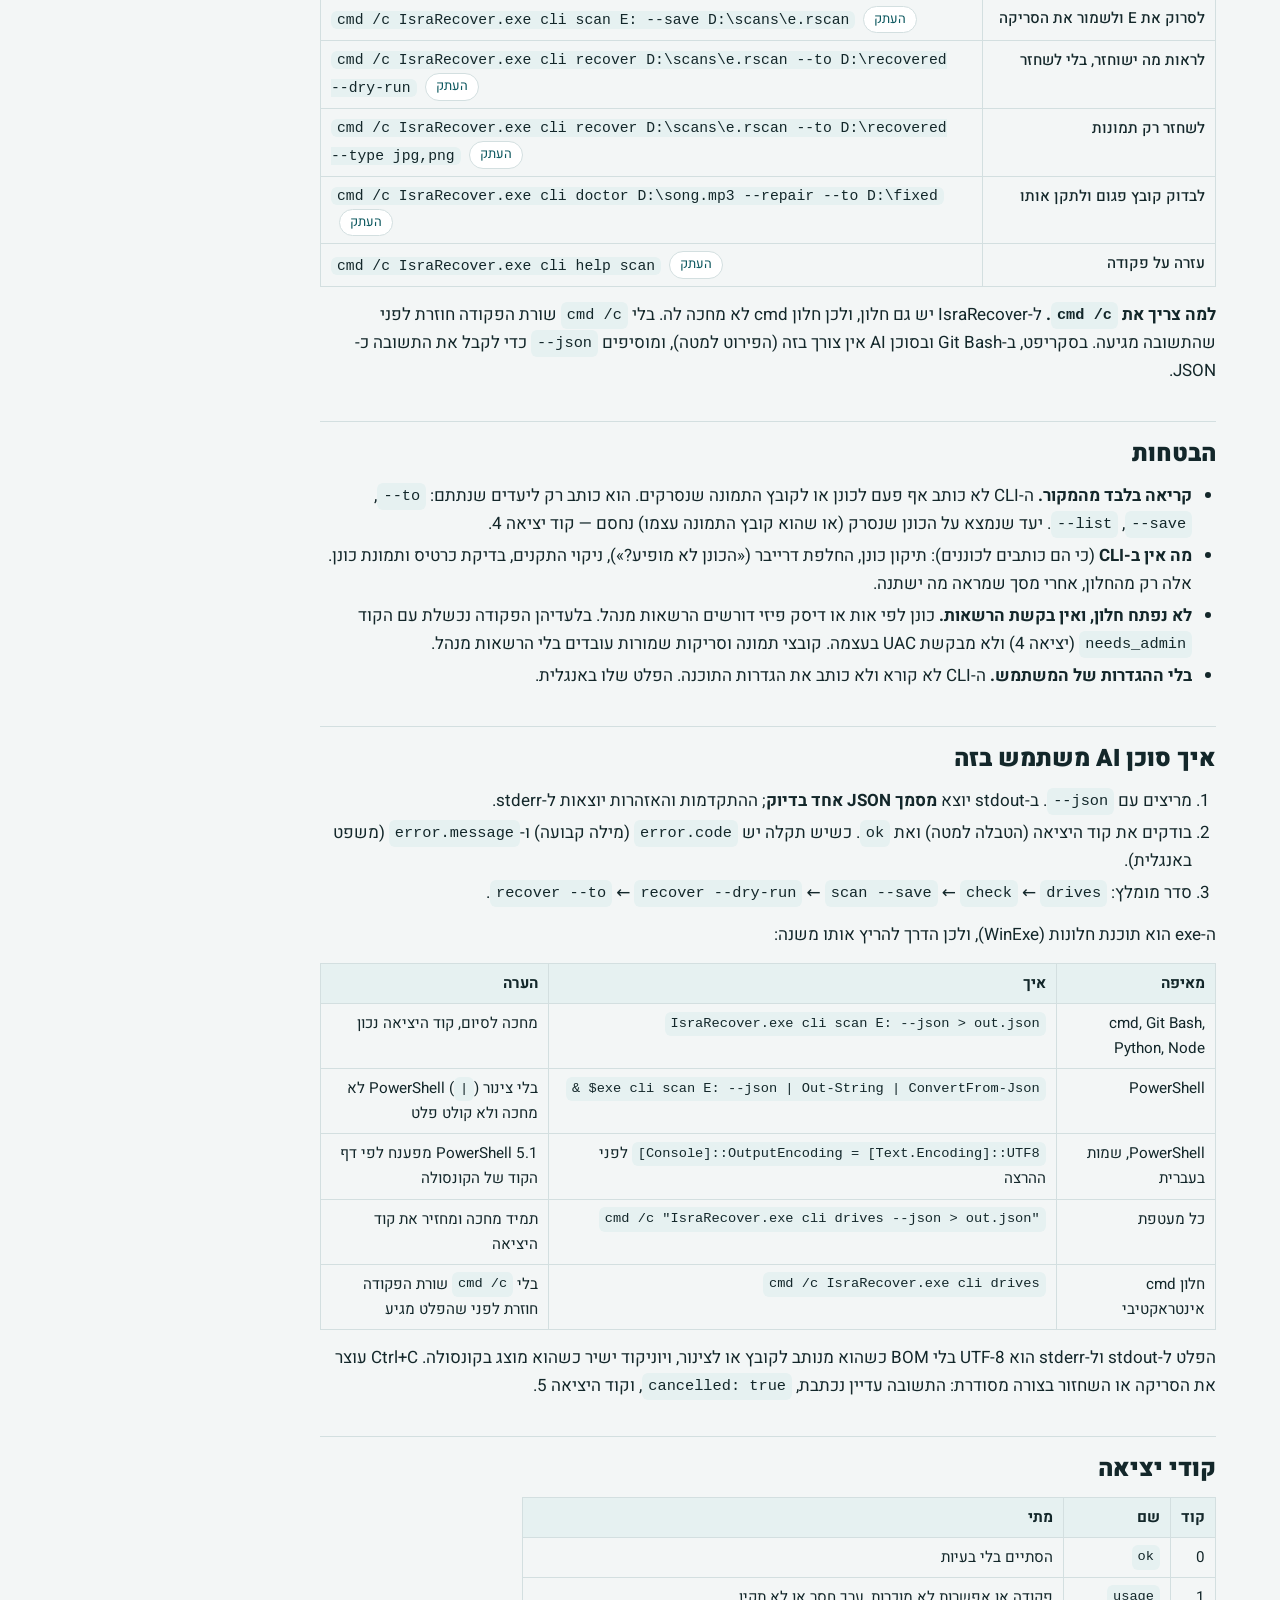
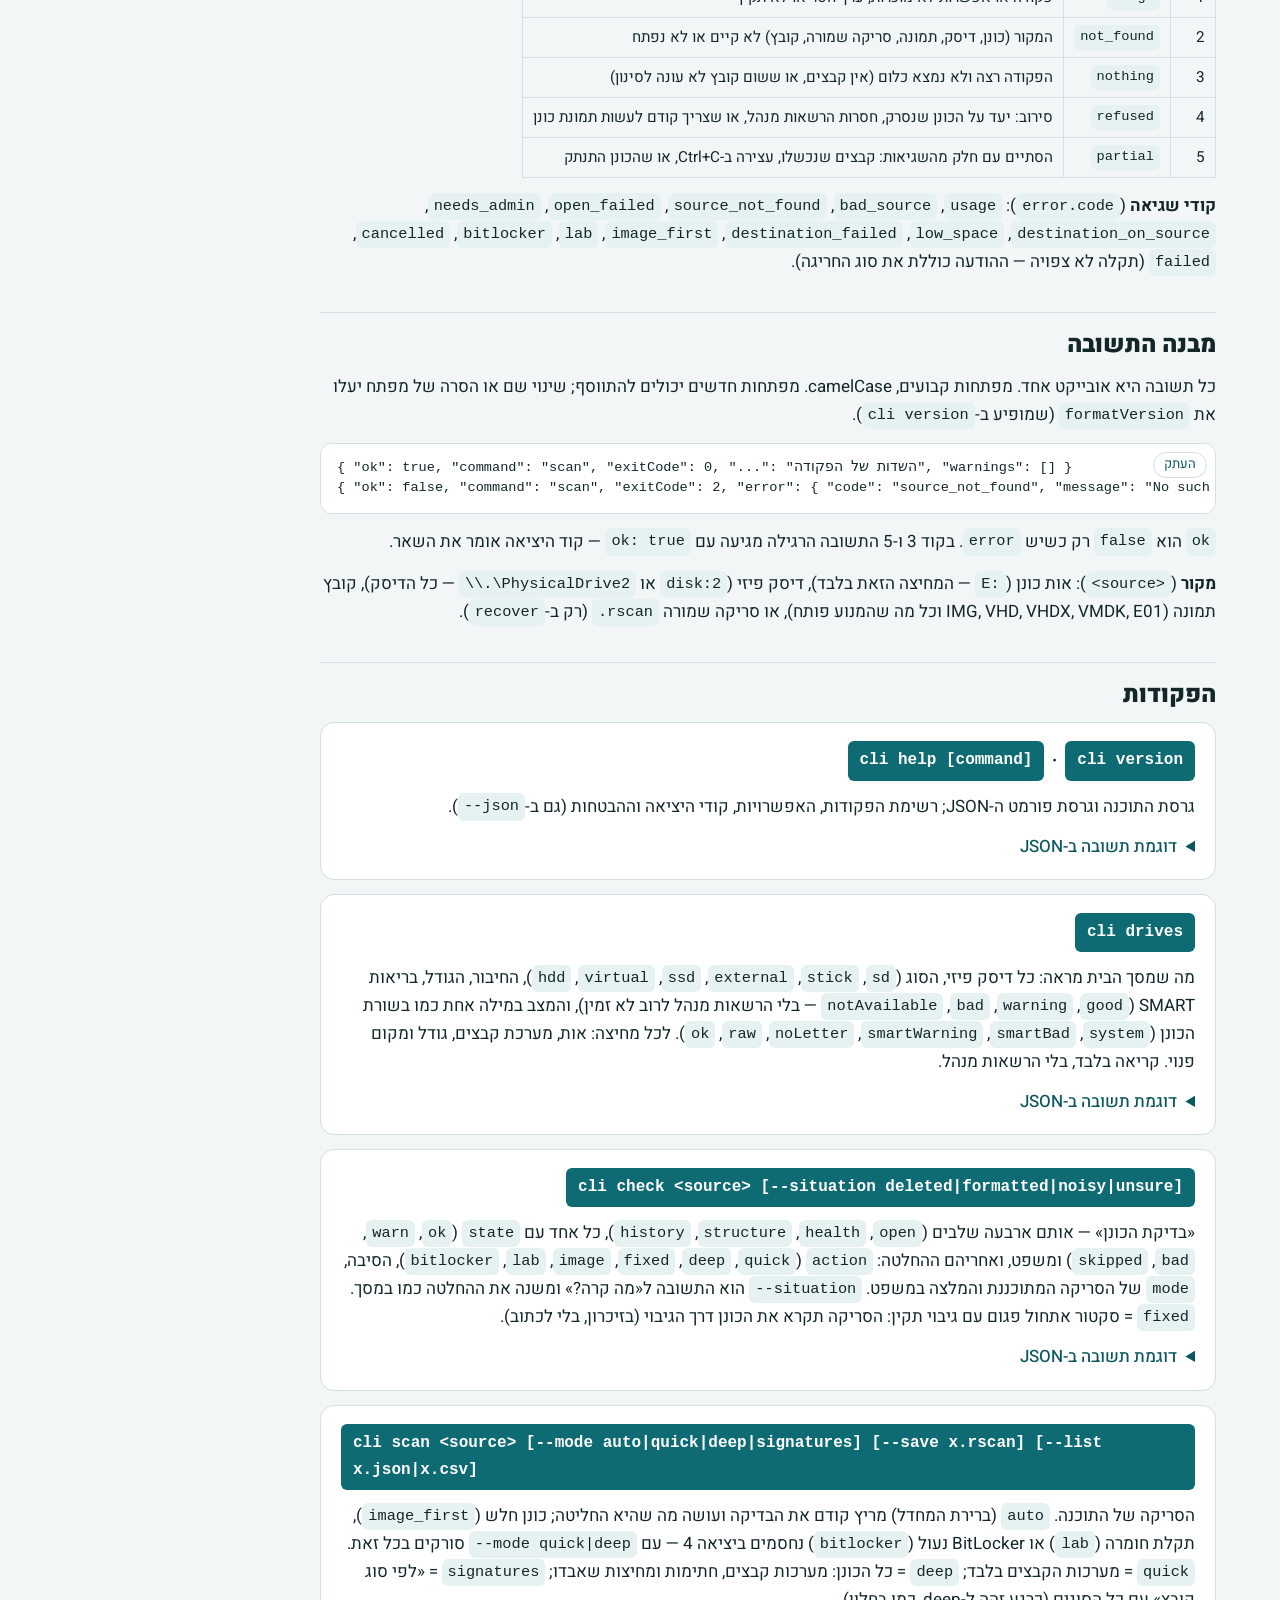
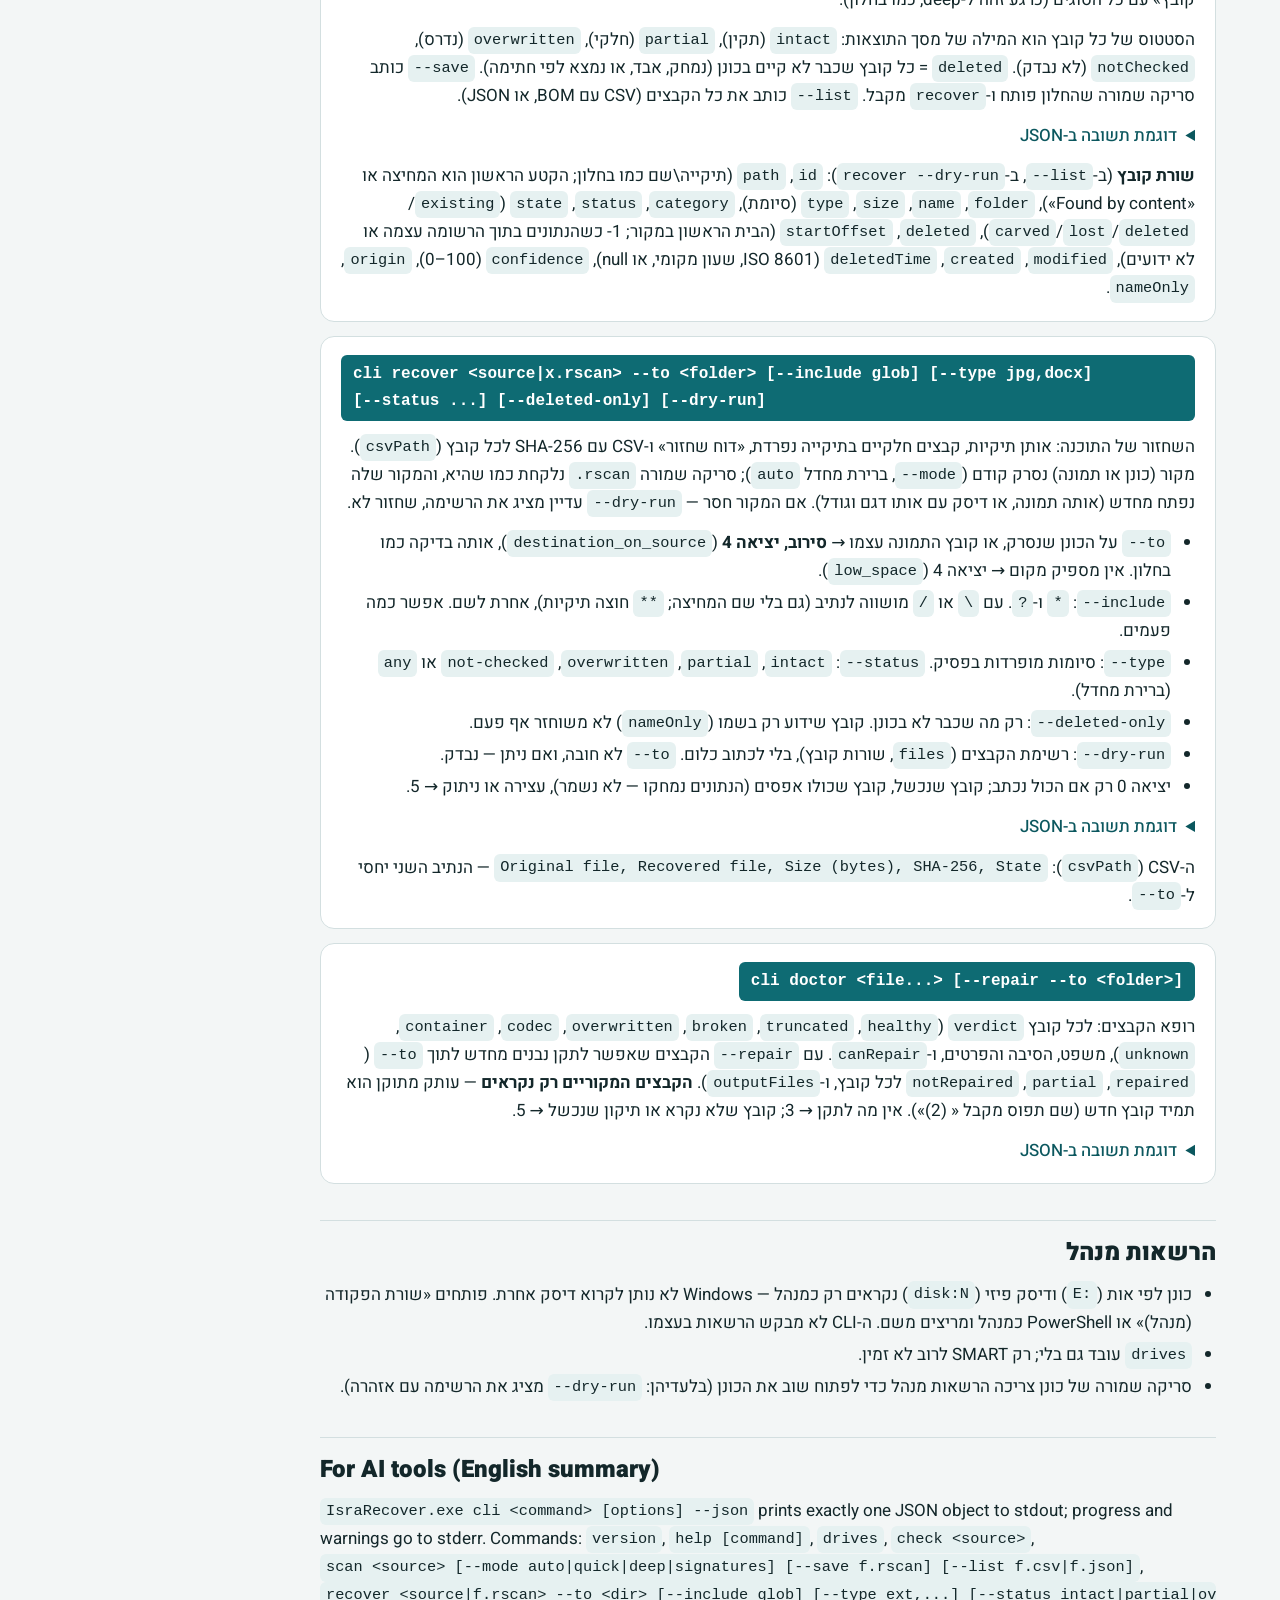
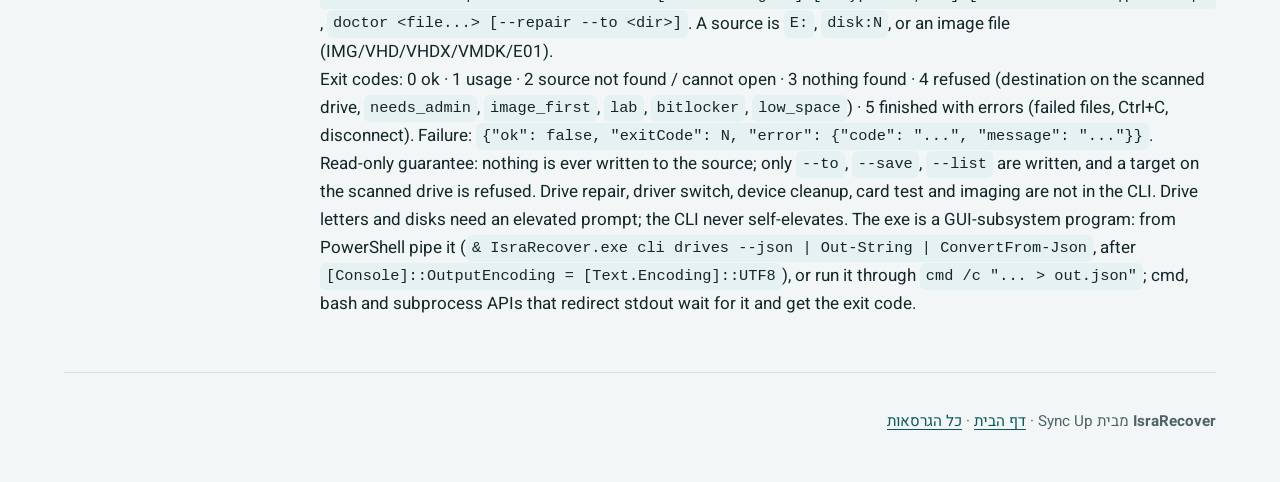
==== commit c1c15fef: "site: cli.html" ====
--- a/docs/cli.html
+++ b/docs/cli.html
@@ -10,7 +10,7 @@
 <link rel="preconnect" href="https://fonts.googleapis.com">
 <link rel="preconnect" href="https://fonts.gstatic.com" crossorigin>
 <link rel="stylesheet" href="https://fonts.googleapis.com/css2?family=Heebo:wght@400;500;700;900&display=swap">
-<link rel="stylesheet" href="site.css?v=8c12f20c97">
+<link rel="stylesheet" href="site.css?v=c41b1c0954">
 </head>
 <body>
 <a class="skip" href="#main">דלג לתוכן</a>
@@ -22,14 +22,41 @@
     <a href="./#download">הורדה</a>
   </nav>
 </header>
-<main id="main" class="doc">
-<p class="kicker">לטכנאים ולסוכני AI</p>
-<h1>IsraRecover משורת הפקודה (CLI)</h1>
-<p><code>IsraRecover.exe cli &lt;command&gt; [options]</code> מריץ את הבדיקה, הסריקה, השחזור ורופא הקבצים של התוכנה <strong>בלי חלון</strong>.
-הוא נבנה כדי שסקריפט או סוכן AI יוכלו להפעיל את התוכנה, לקרוא את הפלט ולהבין למה משהו נכשל: הפלט קריא למכונה
-(JSON אחד), יציב ומתועד כאן, וקודי היציאה קבועים.</p>
-<p>ה-CLI משתמש באותו קוד בדיוק כמו החלון: אותה בדיקת כונן, אותו מנוע סריקה, אותו שחזור (אותן תיקיות ואותו דוח CSV
-עם SHA-256), אותו רופא קבצים — ואותה <strong>חסימה של שחזור לכונן שנסרק</strong>.</p>
+<main id="main">
+<section class="cli-band cli-hero" aria-labelledby="h1">
+  <div>
+    <p class="kicker">לטכנאים, לסקריפטים ולסוכני AI</p>
+    <h1 id="h1">IsraRecover משורת הפקודה (CLI)</h1>
+    <p class="cli-lead">הבדיקה, הסריקה, השחזור ורופא הקבצים של התוכנה — בלי חלון.</p>
+    <ul class="cli-points">
+      <li><b>תשובה אחת ב-JSON</b>וקוד יציאה קבוע לכל מצב — סקריפט או סוכן AI יודעים בדיוק מה קרה ולמה.</li>
+      <li><b>רק קוראת מהמקור</b>יעד על הכונן שנסרק נחסם, בדיוק כמו בחלון.</li>
+      <li><b>אותו מנוע כמו בחלון</b>בדיקת כונן, סריקה, שחזור עם SHA-256 ורופא קבצים.</li>
+    </ul>
+    <div class="cta">
+      <a class="btn btn-primary" href="#s1">התחלה מהירה</a>
+      <a class="btn btn-ghost" href="./#download">הורדת התוכנה</a>
+    </div>
+  </div>
+  <figure class="term" aria-label="דוגמה: סריקה משורת הפקודה והתשובה ב-JSON">
+  <div class="term-bar" aria-hidden="true"><i></i><i></i><i></i><span>cmd</span></div>
+<pre><span class="t-p">&gt;</span> cmd /c IsraRecover.exe cli scan E: --json
+{
+  <span class="t-k">"ok"</span>: <span class="t-v">true</span>,
+  <span class="t-k">"command"</span>: <span class="t-s">"scan"</span>,
+  <span class="t-k">"exitCode"</span>: <span class="t-v">0</span>,
+  <span class="t-k">"summary"</span>: {
+    <span class="t-k">"files"</span>: <span class="t-v">1284</span>,
+    <span class="t-k">"byStatus"</span>: { <span class="t-k">"intact"</span>: <span class="t-v">1190</span>, <span class="t-k">"partial"</span>: <span class="t-v">61</span>, <span class="t-k">"overwritten"</span>: <span class="t-v">33</span> },
+    <span class="t-k">"byState"</span>: { <span class="t-k">"existing"</span>: <span class="t-v">902</span>, <span class="t-k">"deleted"</span>: <span class="t-v">371</span>, <span class="t-k">"carved"</span>: <span class="t-v">11</span> }
+  },
+  <span class="t-k">"warnings"</span>: []
+}</pre>
+</figure>
+</section>
+<div class="doc">
+
+
 <nav aria-label="בדף הזה" class="toc"><a href="#s1">התחלה מהירה</a><a href="#s2">הבטחות</a><a href="#s3">איך סוכן AI משתמש בזה</a><a href="#s4">קודי יציאה</a><a href="#s5">מבנה התשובה</a><a href="#s6">הפקודות</a><a class="sub" dir="ltr" href="#cmd-version">version</a><a class="sub" dir="ltr" href="#cmd-drives">drives</a><a class="sub" dir="ltr" href="#cmd-check">check</a><a class="sub" dir="ltr" href="#cmd-scan">scan</a><a class="sub" dir="ltr" href="#cmd-recover">recover</a><a class="sub" dir="ltr" href="#cmd-doctor">doctor</a><a href="#s7">הרשאות מנהל</a><a href="#s8">For AI tools (English summary)</a></nav><h2 id="s1">התחלה מהירה</h2>
 <p><strong>1. פותחים חלון cmd.</strong> בתפריט «התחל» מקלידים <code>cmd</code>. כדי לסרוק כונן לפי אות צריך הרשאות מנהל: לוחצים על
 «שורת הפקודה» בכפתור הימני ← «הפעל כמנהל».</p>
@@ -302,6 +329,7 @@
 
 
 
+</div>
 </main>
 <footer>
   <p><b>IsraRecover</b> מבית Sync Up · <a href="./">דף הבית</a> · <a href="https://github.com/bot-sync-up/israrecover/releases" rel="noopener">כל הגרסאות</a></p>
--- a/docs/site.css
+++ b/docs/site.css
@@ -194,3 +194,32 @@
 .doc th, .doc td { border: 1px solid var(--line); padding: 7px 10px; text-align: start; vertical-align: top; }
 .doc th { background: var(--surface-2); }
 .doc [dir="ltr"] { text-align: left; }
+.doc :is(h2, h3) { scroll-margin-block-start: 16px; }
+.doc .toc { display: flex; flex-wrap: wrap; gap: 8px; padding: 14px 16px; background: var(--surface); border: 1px solid var(--line); border-radius: var(--radius); }
+.doc .toc a { padding: 5px 12px; border-radius: 999px; background: var(--surface-2); color: var(--accent-strong); font-weight: 500; font-size: 0.95rem; text-decoration: none; }
+.doc .toc a:hover { background: var(--accent); color: var(--on-accent); }
+.doc .toc a.sub { font-family: Consolas, "Cascadia Mono", monospace; font-size: 0.88rem; font-weight: 400; background: transparent; border: 1px solid var(--line); }
+.doc table.quick { display: table; }
+.doc table.quick td:first-child { width: 26%; font-weight: 500; }
+.doc table.quick td:last-child { direction: ltr; text-align: left; }
+.doc table.quick td code, .doc .cmd h3 code { white-space: normal; display: inline; line-height: 1.7; }
+.doc table.quick td code { font-size: 0.92rem; }
+.doc code .w { white-space: nowrap; }
+@media (max-width: 640px) {
+  .doc table.quick, .doc table.quick tbody, .doc table.quick tr, .doc table.quick td { display: block; width: auto; border: 0; }
+  .doc table.quick thead { display: none; }
+  .doc table.quick tr { padding: 10px 12px; border-block-end: 1px solid var(--line); }
+  .doc table.quick td { padding: 2px 0; }
+  .doc table.quick td:first-child { width: auto; }
+}
+.doc .cmd { display: grid; gap: 12px; padding: 18px 20px; background: var(--surface); border: 1px solid var(--line); border-radius: var(--radius); }
+.doc .cmd > * { min-width: 0; }
+.doc .cmd h3 { margin: 0; display: flex; flex-wrap: wrap; align-items: center; gap: 8px; }
+.doc .cmd h3 code { text-align: left; font-size: 1rem; padding: 6px 12px; display: inline-block; background: var(--accent); color: var(--on-accent); }
+.doc .cmd pre { background: var(--bg); }
+.doc details.json summary { cursor: pointer; width: fit-content; color: var(--accent-strong); font-weight: 500; }
+.doc details.json[open] summary { margin-block-end: 8px; }
+.doc pre { position: relative; }
+.doc .copy { font: inherit; font-size: 0.82rem; padding: 2px 10px; margin-inline-start: 8px; border-radius: 999px; border: 1px solid var(--line); background: var(--surface); color: var(--accent-strong); cursor: pointer; vertical-align: middle; }
+.doc .copy:hover { border-color: var(--accent); }
+.doc pre .copy { position: absolute; inset-block-start: 8px; inset-inline-end: 8px; margin: 0; font-family: var(--font); }
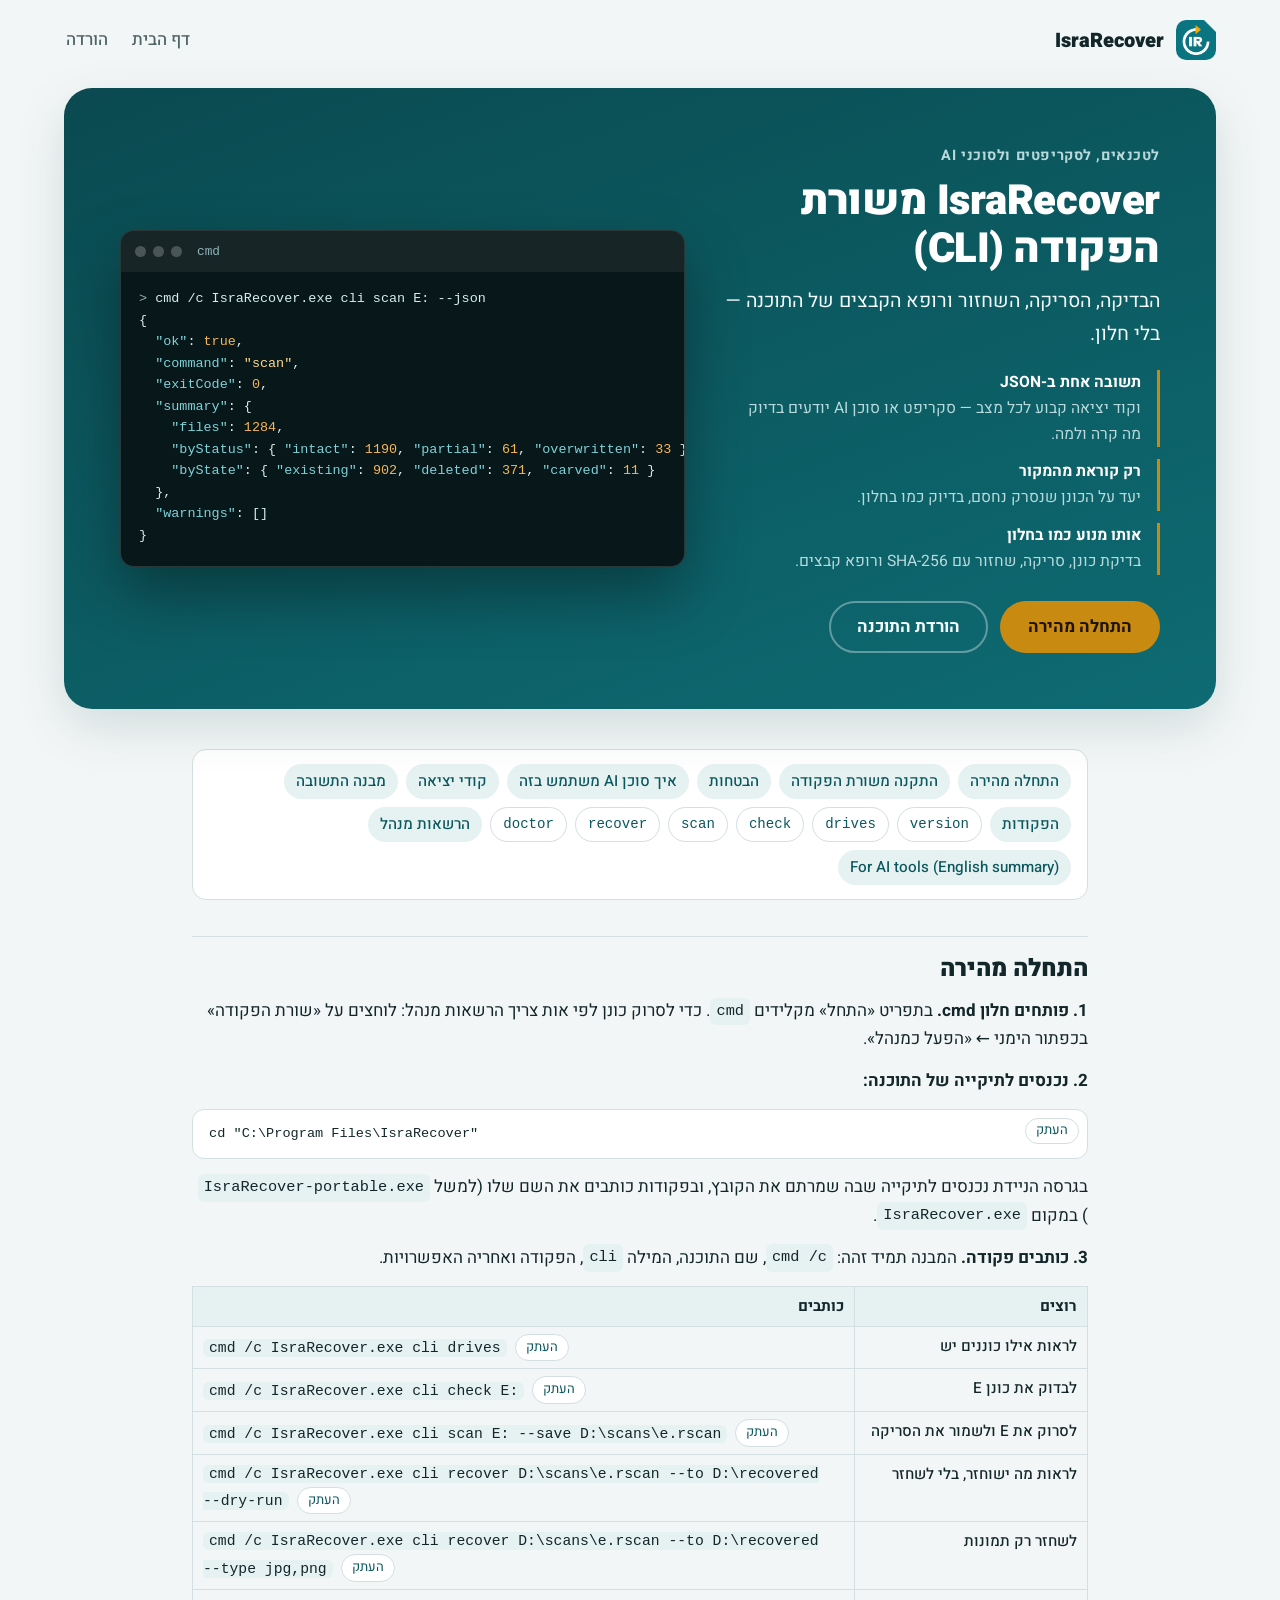
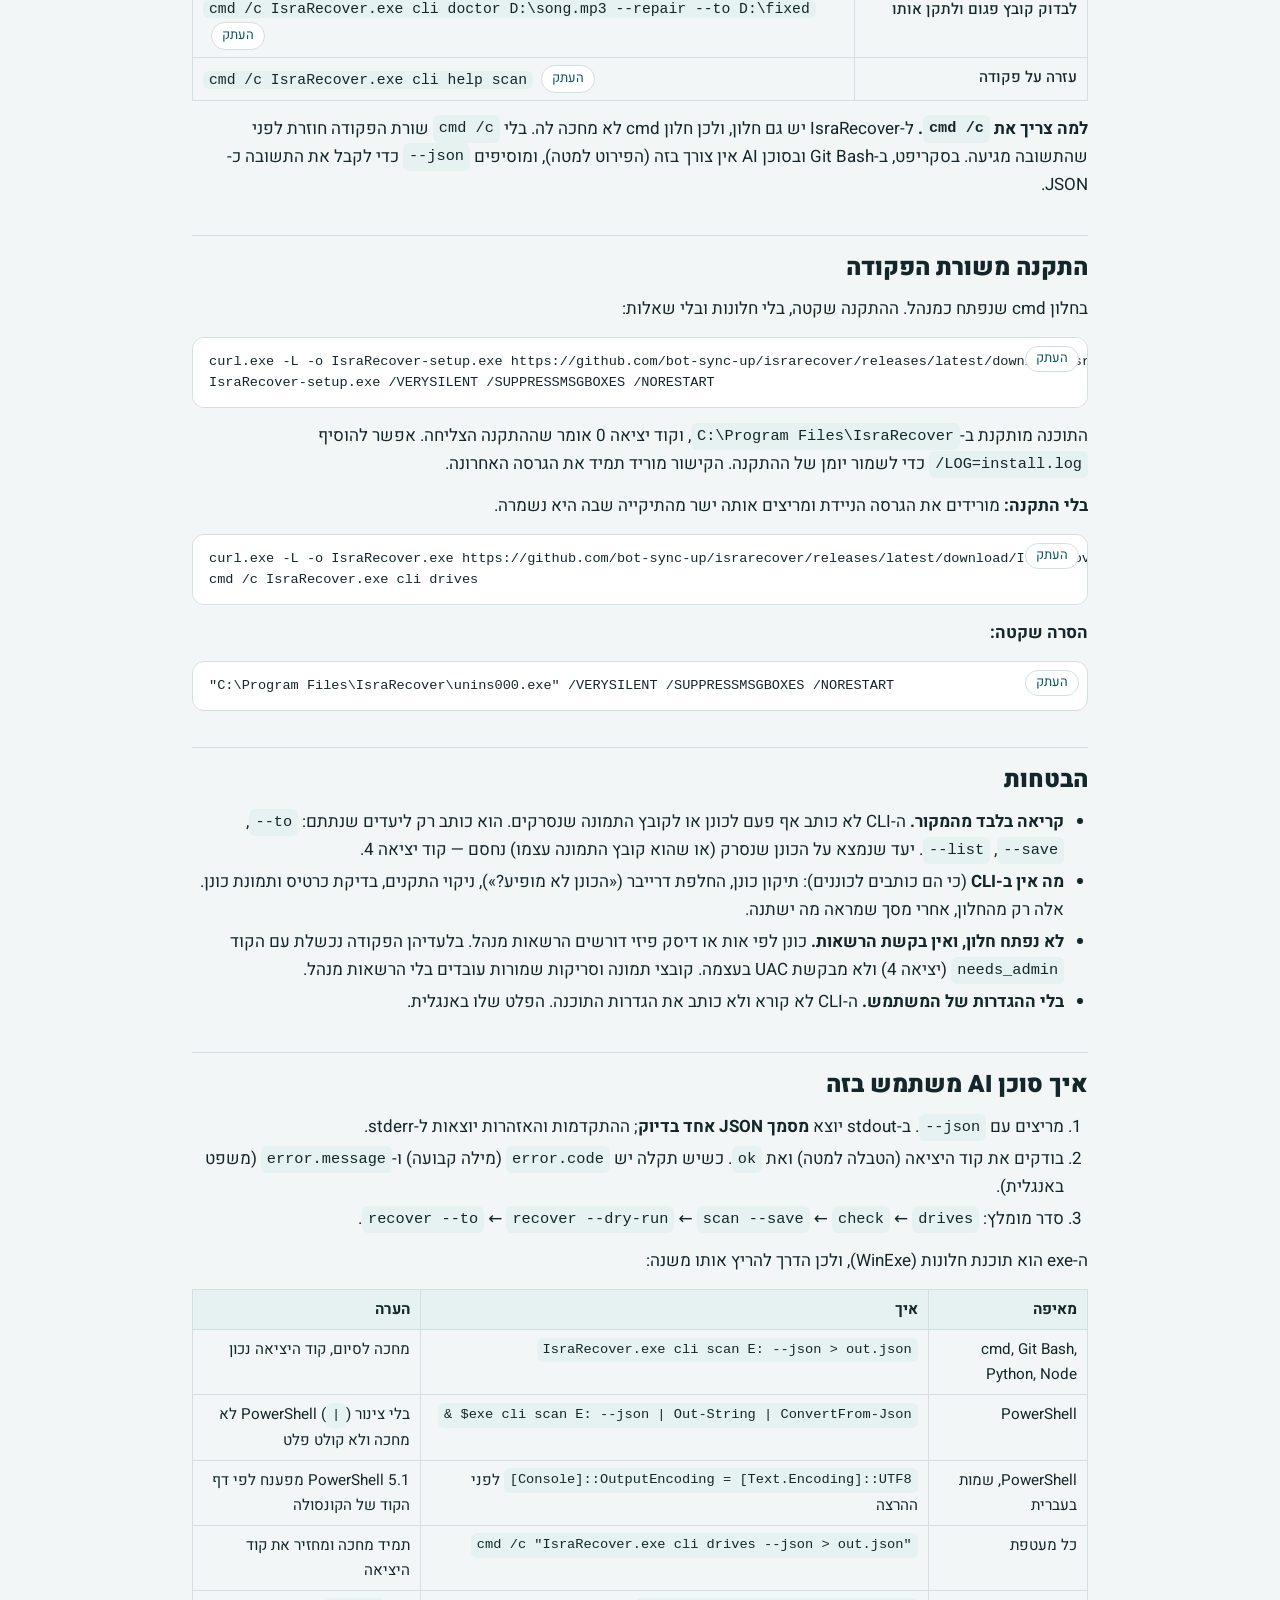
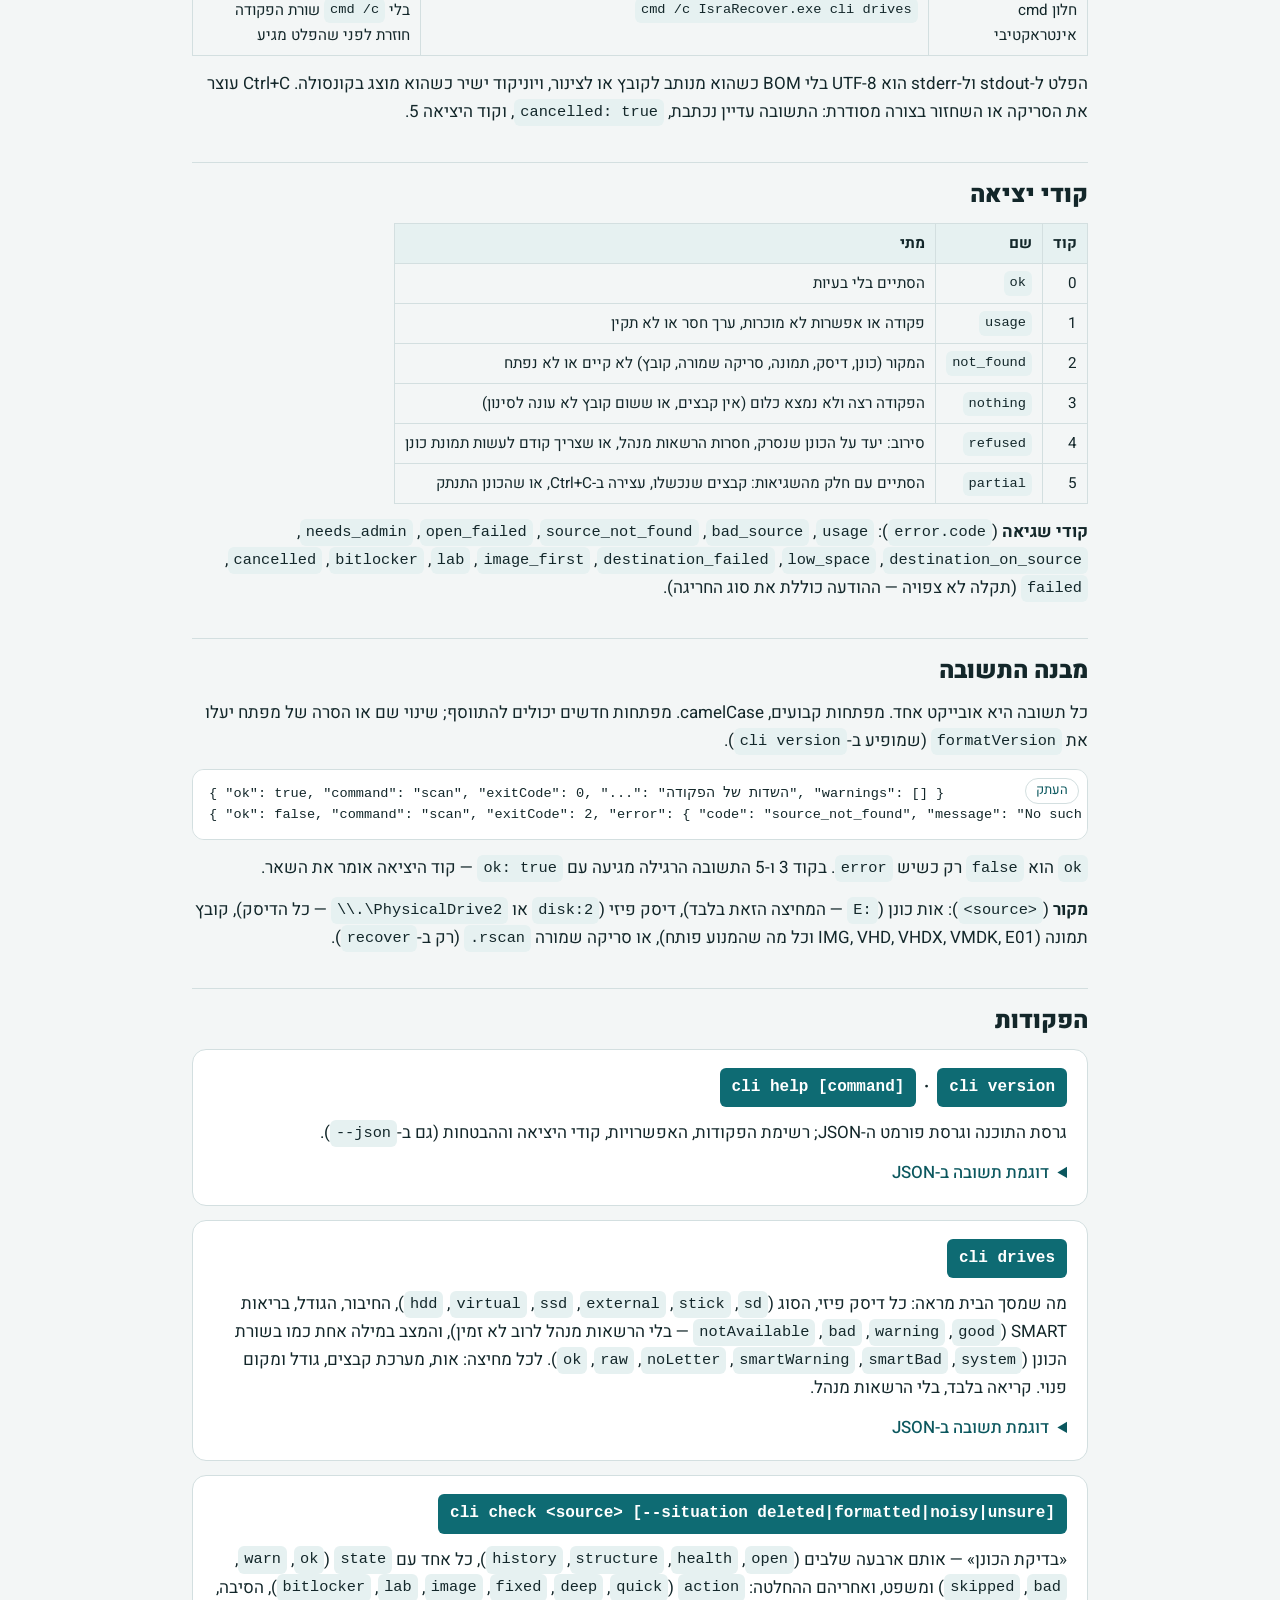
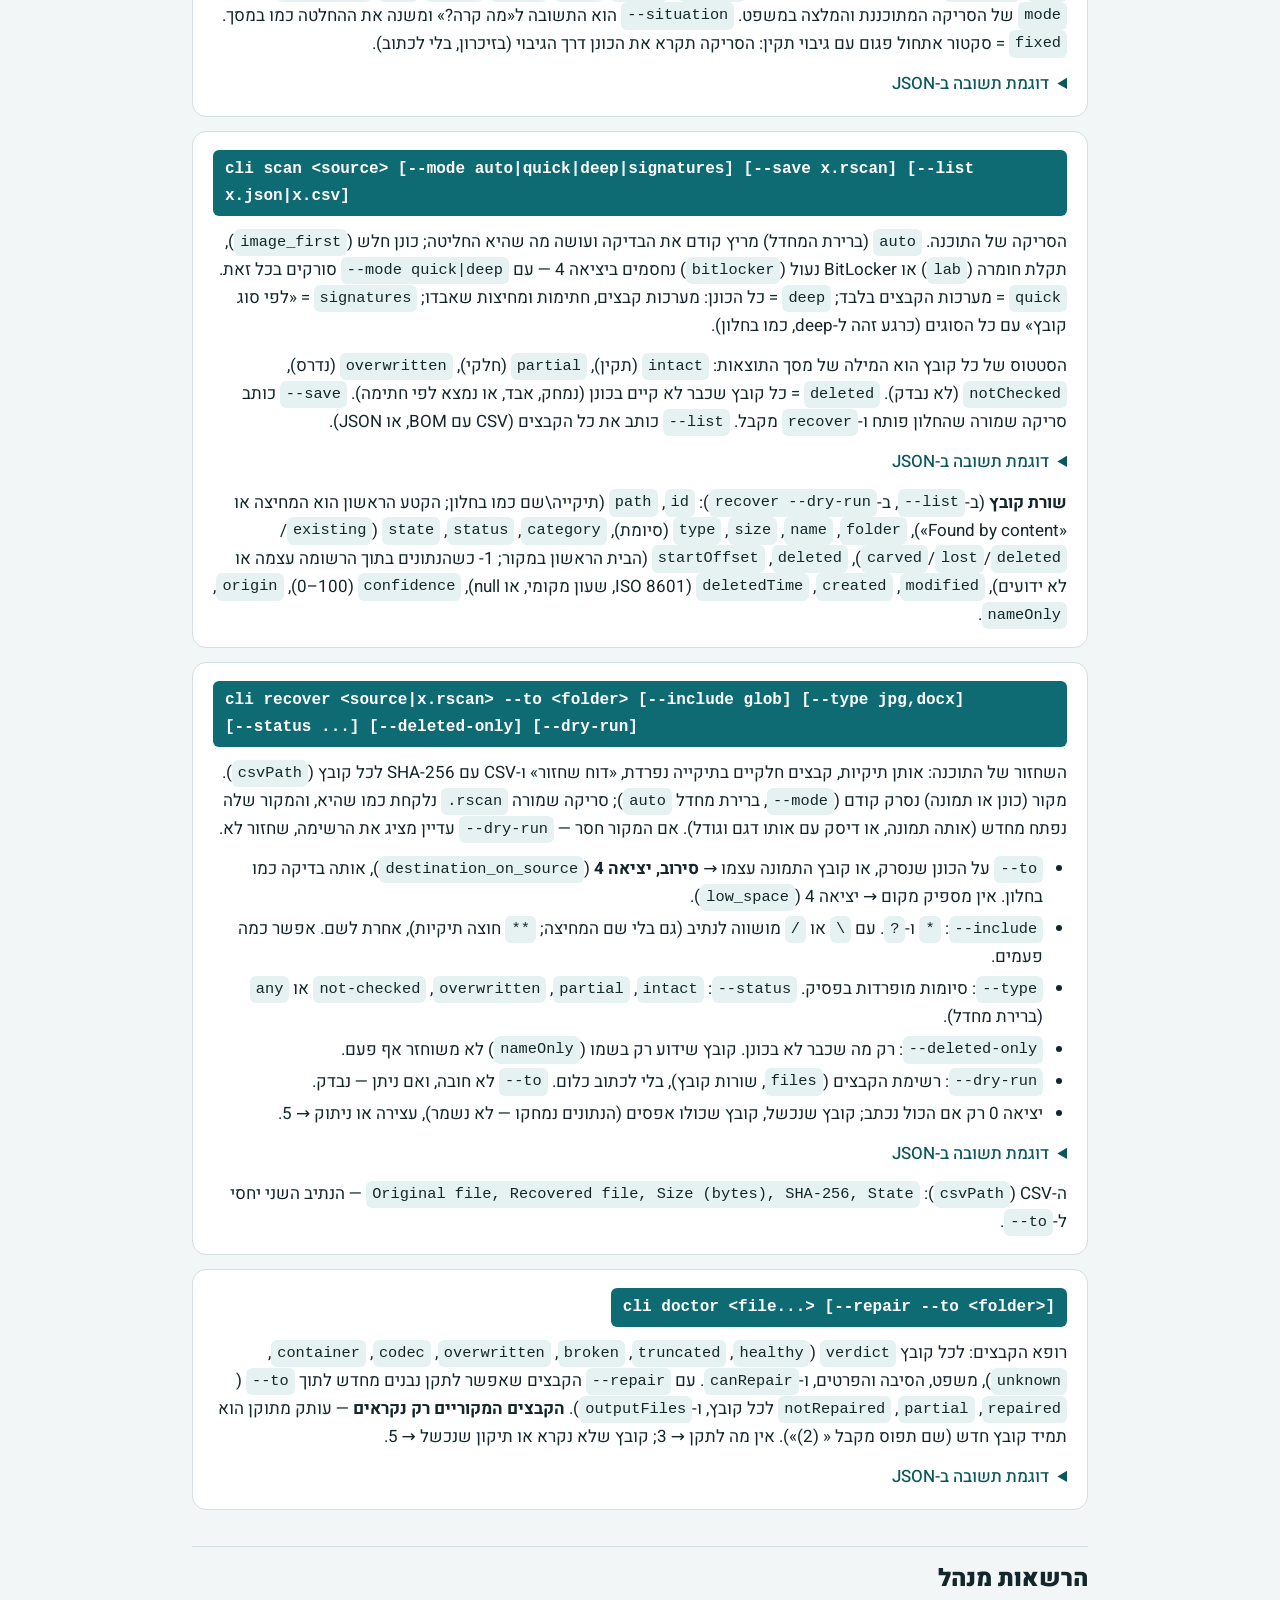
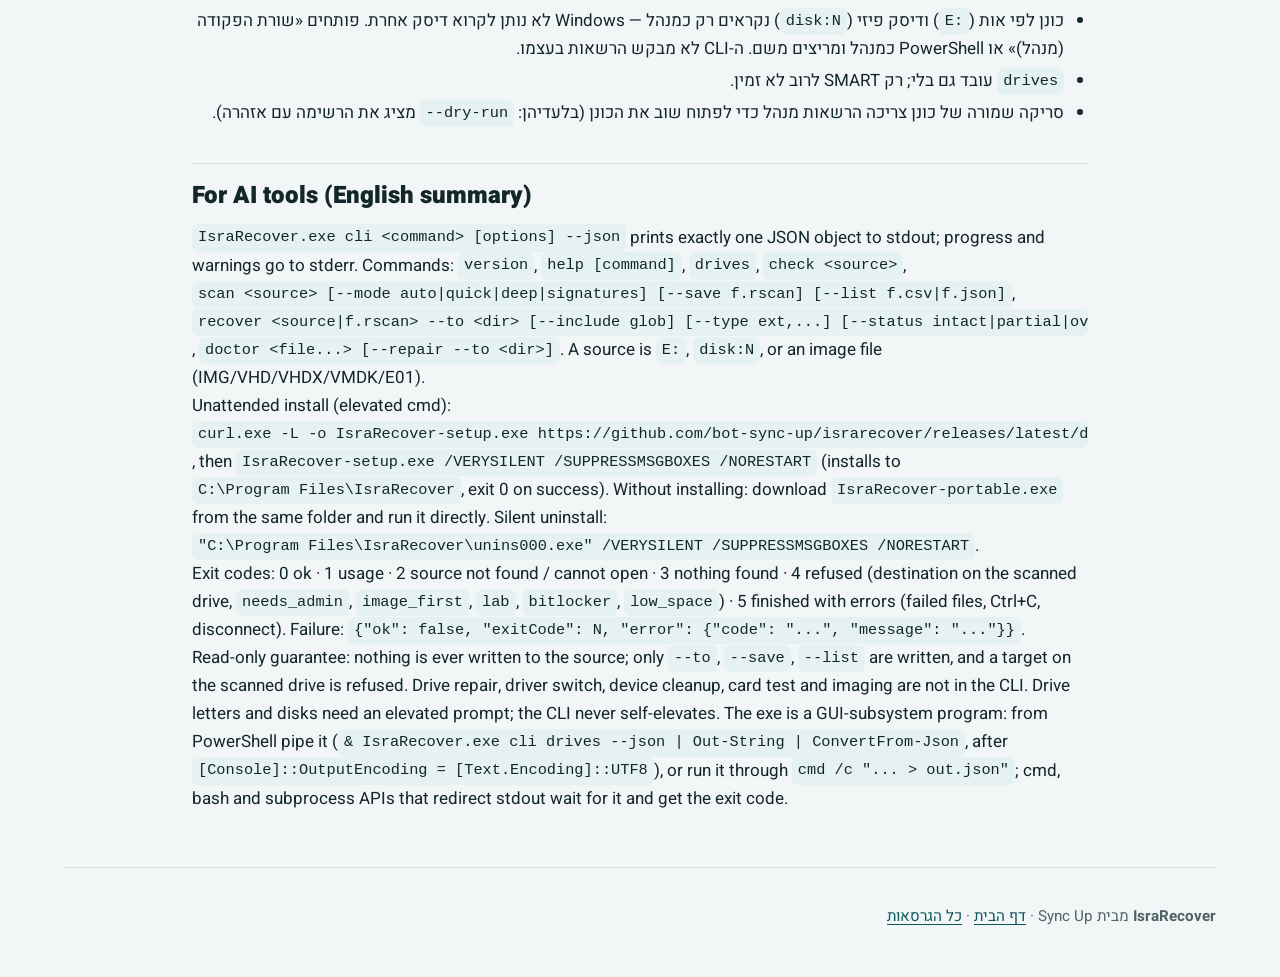
==== commit aeeae77b: "site: cli.html" ====
--- a/docs/cli.html
+++ b/docs/cli.html
@@ -10,7 +10,7 @@
 <link rel="preconnect" href="https://fonts.googleapis.com">
 <link rel="preconnect" href="https://fonts.gstatic.com" crossorigin>
 <link rel="stylesheet" href="https://fonts.googleapis.com/css2?family=Heebo:wght@400;500;700;900&display=swap">
-<link rel="stylesheet" href="site.css?v=c41b1c0954">
+<link rel="stylesheet" href="site.css?v=9b415f4abb">
 </head>
 <body>
 <a class="skip" href="#main">דלג לתוכן</a>
@@ -57,7 +57,7 @@
 <div class="doc">
 
 
-<nav aria-label="בדף הזה" class="toc"><a href="#s1">התחלה מהירה</a><a href="#s2">הבטחות</a><a href="#s3">איך סוכן AI משתמש בזה</a><a href="#s4">קודי יציאה</a><a href="#s5">מבנה התשובה</a><a href="#s6">הפקודות</a><a class="sub" dir="ltr" href="#cmd-version">version</a><a class="sub" dir="ltr" href="#cmd-drives">drives</a><a class="sub" dir="ltr" href="#cmd-check">check</a><a class="sub" dir="ltr" href="#cmd-scan">scan</a><a class="sub" dir="ltr" href="#cmd-recover">recover</a><a class="sub" dir="ltr" href="#cmd-doctor">doctor</a><a href="#s7">הרשאות מנהל</a><a href="#s8">For AI tools (English summary)</a></nav><h2 id="s1">התחלה מהירה</h2>
+<nav aria-label="בדף הזה" class="toc"><a href="#s1">התחלה מהירה</a><a href="#s2">התקנה משורת הפקודה</a><a href="#s3">הבטחות</a><a href="#s4">איך סוכן AI משתמש בזה</a><a href="#s5">קודי יציאה</a><a href="#s6">מבנה התשובה</a><a href="#s7">הפקודות</a><a class="sub" dir="ltr" href="#cmd-version">version</a><a class="sub" dir="ltr" href="#cmd-drives">drives</a><a class="sub" dir="ltr" href="#cmd-check">check</a><a class="sub" dir="ltr" href="#cmd-scan">scan</a><a class="sub" dir="ltr" href="#cmd-recover">recover</a><a class="sub" dir="ltr" href="#cmd-doctor">doctor</a><a href="#s8">הרשאות מנהל</a><a href="#s9">For AI tools (English summary)</a></nav><h2 id="s1">התחלה מהירה</h2>
 <p><strong>1. פותחים חלון cmd.</strong> בתפריט «התחל» מקלידים <code>cmd</code>. כדי לסרוק כונן לפי אות צריך הרשאות מנהל: לוחצים על
 «שורת הפקודה» בכפתור הימני ← «הפעל כמנהל».</p>
 <p><strong>2. נכנסים לתיקייה של התוכנה:</strong></p>
@@ -106,7 +106,21 @@
 </table>
 <p><strong>למה צריך את <code>cmd /c</code>.</strong> ל-IsraRecover יש גם חלון, ולכן חלון cmd לא מחכה לה. בלי <code>cmd /c</code> שורת הפקודה חוזרת לפני
 שהתשובה מגיעה. בסקריפט, ב-Git Bash ובסוכן AI אין צורך בזה (הפירוט למטה), ומוסיפים <code>--json</code> כדי לקבל את התשובה כ-JSON.</p>
-<h2 id="s2">הבטחות</h2>
+<h2 id="s2">התקנה משורת הפקודה</h2>
+<p>בחלון cmd שנפתח כמנהל. ההתקנה שקטה, בלי חלונות ובלי שאלות:</p>
+<pre><code>curl.exe -L -o IsraRecover-setup.exe https://github.com/bot-sync-up/israrecover/releases/latest/download/IsraRecover-setup.exe
+IsraRecover-setup.exe /VERYSILENT /SUPPRESSMSGBOXES /NORESTART
+</code></pre>
+<p>התוכנה מותקנת ב-<code>C:\Program Files\IsraRecover</code>, וקוד יציאה 0 אומר שההתקנה הצליחה. אפשר להוסיף <code>/LOG=install.log</code>
+כדי לשמור יומן של ההתקנה. הקישור מוריד תמיד את הגרסה האחרונה.</p>
+<p><strong>בלי התקנה:</strong> מורידים את הגרסה הניידת ומריצים אותה ישר מהתיקייה שבה היא נשמרה.</p>
+<pre><code>curl.exe -L -o IsraRecover.exe https://github.com/bot-sync-up/israrecover/releases/latest/download/IsraRecover-portable.exe
+cmd /c IsraRecover.exe cli drives
+</code></pre>
+<p><strong>הסרה שקטה:</strong></p>
+<pre><code>"C:\Program Files\IsraRecover\unins000.exe" /VERYSILENT /SUPPRESSMSGBOXES /NORESTART
+</code></pre>
+<h2 id="s3">הבטחות</h2>
 <ul>
 <li><strong>קריאה בלבד מהמקור.</strong> ה-CLI לא כותב אף פעם לכונן או לקובץ התמונה שנסרקים. הוא כותב רק ליעדים שנתתם:
   <code>--to</code>, <code>--save</code>, <code>--list</code>. יעד שנמצא על הכונן שנסרק (או שהוא קובץ התמונה עצמו) נחסם — קוד יציאה 4.</li>
@@ -116,7 +130,7 @@
   הקוד <code>needs_admin</code> (יציאה 4) ולא מבקשת UAC בעצמה. קובצי תמונה וסריקות שמורות עובדים בלי הרשאות מנהל.</li>
 <li><strong>בלי ההגדרות של המשתמש.</strong> ה-CLI לא קורא ולא כותב את הגדרות התוכנה. הפלט שלו באנגלית.</li>
 </ul>
-<h2 id="s3">איך סוכן AI משתמש בזה</h2>
+<h2 id="s4">איך סוכן AI משתמש בזה</h2>
 <ol>
 <li>מריצים עם <code>--json</code>. ב-stdout יוצא <strong>מסמך JSON אחד בדיוק</strong>; ההתקדמות והאזהרות יוצאות ל-stderr.</li>
 <li>בודקים את קוד היציאה (הטבלה למטה) ואת <code>ok</code>. כשיש תקלה יש <code>error.code</code> (מילה קבועה) ו-<code>error.message</code> (משפט באנגלית).</li>
@@ -161,7 +175,7 @@
 </table>
 <p>הפלט ל-stdout ול-stderr הוא UTF-8 בלי BOM כשהוא מנותב לקובץ או לצינור, ויוניקוד ישיר כשהוא מוצג בקונסולה.
 Ctrl+C עוצר את הסריקה או השחזור בצורה מסודרת: התשובה עדיין נכתבת, <code>cancelled: true</code>, וקוד היציאה 5.</p>
-<h2 id="s4">קודי יציאה</h2>
+<h2 id="s5">קודי יציאה</h2>
 <table>
 <thead>
 <tr>
@@ -206,7 +220,7 @@
 <p><strong>קודי שגיאה</strong> (<code>error.code</code>): <code>usage</code>, <code>bad_source</code>, <code>source_not_found</code>, <code>open_failed</code>, <code>needs_admin</code>,
 <code>destination_on_source</code>, <code>low_space</code>, <code>destination_failed</code>, <code>image_first</code>, <code>lab</code>, <code>bitlocker</code>, <code>cancelled</code>,
 <code>failed</code> (תקלה לא צפויה — ההודעה כוללת את סוג החריגה).</p>
-<h2 id="s5">מבנה התשובה</h2>
+<h2 id="s6">מבנה התשובה</h2>
 <p>כל תשובה היא אובייקט אחד. מפתחות קבועים, camelCase. מפתחות חדשים יכולים להתווסף; שינוי שם או הסרה של מפתח
 יעלו את <code>formatVersion</code> (שמופיע ב-<code>cli version</code>).</p>
 <pre><code class="language-json">{ "ok": true, "command": "scan", "exitCode": 0, "...": "השדות של הפקודה", "warnings": [] }
@@ -215,7 +229,7 @@
 <p><code>ok</code> הוא <code>false</code> רק כשיש <code>error</code>. בקוד 3 ו-5 התשובה הרגילה מגיעה עם <code>ok: true</code> — קוד היציאה אומר את השאר.</p>
 <p><strong>מקור</strong> (<code>&lt;source&gt;</code>): אות כונן (<code>E:</code> — המחיצה הזאת בלבד), דיסק פיזי (<code>disk:2</code> או <code>\\.\PhysicalDrive2</code> — כל
 הדיסק), קובץ תמונה (IMG, VHD, VHDX, VMDK, E01 וכל מה שהמנוע פותח), או סריקה שמורה <code>.rscan</code> (רק ב-<code>recover</code>).</p>
-<h2 id="s6">הפקודות</h2>
+<h2 id="s7">הפקודות</h2>
 <section class="cmd"><h3 id="cmd-version"><code><span class="w">cli</span> <span class="w">version</span></code> · <code><span class="w">cli</span> <span class="w">help</span> <span class="w">[command]</span></code></h3>
 <p>גרסת התוכנה וגרסת פורמט ה-JSON; רשימת הפקודות, האפשרויות, קודי היציאה וההבטחות (גם ב-<code>--json</code>).</p>
 <details class="json"><summary>דוגמת תשובה ב-JSON</summary><pre><code class="language-json">{ "ok": true, "command": "version", "exitCode": 0, "name": "IsraRecover", "version": "1.0.1", "formatVersion": 1, "isAdmin": false, "warnings": [] }
@@ -307,18 +321,21 @@
                              "outputFiles": [ "D:\\fixed\\song.repaired.amr" ], "actions": [ "..." ], "lost": [] } ] },
   "warnings": [] }
 </code></pre></details>
-</section><h2 id="s7">הרשאות מנהל</h2>
+</section><h2 id="s8">הרשאות מנהל</h2>
 <ul>
 <li>כונן לפי אות (<code>E:</code>) ודיסק פיזי (<code>disk:N</code>) נקראים רק כמנהל — Windows לא נותן לקרוא דיסק אחרת. פותחים
   «שורת הפקודה (מנהל)» או PowerShell כמנהל ומריצים משם. ה-CLI לא מבקש הרשאות בעצמו.</li>
 <li><code>drives</code> עובד גם בלי; רק SMART לרוב לא זמין.</li>
 <li>סריקה שמורה של כונן צריכה הרשאות מנהל כדי לפתוח שוב את הכונן (בלעדיהן: <code>--dry-run</code> מציג את הרשימה עם אזהרה).</li>
 </ul>
-<h2 dir="ltr" id="s8" lang="en">For AI tools (English summary)</h2><div dir="ltr" lang="en"><p><code>IsraRecover.exe cli &lt;command&gt; [options] --json</code> prints exactly one JSON object to stdout; progress and warnings go
+<h2 dir="ltr" id="s9" lang="en">For AI tools (English summary)</h2><div dir="ltr" lang="en"><p><code>IsraRecover.exe cli &lt;command&gt; [options] --json</code> prints exactly one JSON object to stdout; progress and warnings go
 to stderr. Commands: <code>version</code>, <code>help [command]</code>, <code>drives</code>, <code>check &lt;source&gt;</code>, <code>scan &lt;source&gt; [--mode auto|quick|deep|signatures]
 [--save f.rscan] [--list f.csv|f.json]</code>, <code>recover &lt;source|f.rscan&gt; --to &lt;dir&gt; [--include glob] [--type ext,...]
 [--status intact|partial|overwritten|not-checked|any] [--deleted-only] [--dry-run]</code>, <code>doctor &lt;file...&gt; [--repair --to &lt;dir&gt;]</code>.
-A source is <code>E:</code>, <code>disk:N</code>, or an image file (IMG/VHD/VHDX/VMDK/E01).</p><p>Exit codes: 0 ok · 1 usage · 2 source not found / cannot open · 3 nothing found · 4 refused (destination on the scanned
+A source is <code>E:</code>, <code>disk:N</code>, or an image file (IMG/VHD/VHDX/VMDK/E01).</p><p>Unattended install (elevated cmd): <code>curl.exe -L -o IsraRecover-setup.exe https://github.com/bot-sync-up/israrecover/releases/latest/download/IsraRecover-setup.exe</code>,
+then <code>IsraRecover-setup.exe /VERYSILENT /SUPPRESSMSGBOXES /NORESTART</code> (installs to <code>C:\Program Files\IsraRecover</code>, exit 0 on success).
+Without installing: download <code>IsraRecover-portable.exe</code> from the same folder and run it directly. Silent uninstall:
+<code>"C:\Program Files\IsraRecover\unins000.exe" /VERYSILENT /SUPPRESSMSGBOXES /NORESTART</code>.</p><p>Exit codes: 0 ok · 1 usage · 2 source not found / cannot open · 3 nothing found · 4 refused (destination on the scanned
 drive, <code>needs_admin</code>, <code>image_first</code>, <code>lab</code>, <code>bitlocker</code>, <code>low_space</code>) · 5 finished with errors (failed files, Ctrl+C,
 disconnect). Failure: <code>{"ok": false, "exitCode": N, "error": {"code": "...", "message": "..."}}</code>.</p><p>Read-only guarantee: nothing is ever written to the source; only <code>--to</code>, <code>--save</code>, <code>--list</code> are written, and a target on
 the scanned drive is refused. Drive repair, driver switch, device cleanup, card test and imaging are not in the CLI.
@@ -326,6 +343,7 @@
 PowerShell pipe it (<code>&amp; IsraRecover.exe cli drives --json | Out-String | ConvertFrom-Json</code>, after
 <code>[Console]::OutputEncoding = [Text.Encoding]::UTF8</code>), or run it through <code>cmd /c "... &gt; out.json"</code>; cmd, bash and
 subprocess APIs that redirect stdout wait for it and get the exit code.</p></div>
+
 
 
 
--- a/docs/site.css
+++ b/docs/site.css
@@ -223,3 +223,27 @@
 .doc .copy { font: inherit; font-size: 0.82rem; padding: 2px 10px; margin-inline-start: 8px; border-radius: 999px; border: 1px solid var(--line); background: var(--surface); color: var(--accent-strong); cursor: pointer; vertical-align: middle; }
 .doc .copy:hover { border-color: var(--accent); }
 .doc pre .copy { position: absolute; inset-block-start: 8px; inset-inline-end: 8px; margin: 0; font-family: var(--font); }
+
+/* the command line: a band on the landing page, the hero of cli.html */
+.cli-band { position: relative; overflow: hidden; display: grid; gap: 32px; align-items: center; padding: clamp(26px, 4.5vw, 56px); border-radius: var(--radius-lg); background: linear-gradient(160deg, var(--hero) 0%, var(--hero-2) 100%); color: var(--hero-text); box-shadow: var(--shadow); }
+@media (min-width: 64rem) { .cli-band { grid-template-columns: 1fr 1.3fr; gap: 40px; } }
+.cli-band > * { min-width: 0; }
+.cli-band .kicker { color: var(--hero-muted); }
+.cli-band h2, .cli-band h1 { color: #fff; margin-block: 10px 12px; }
+.cli-band h1 { font-size: clamp(1.9rem, 1.4rem + 1.8vw, 2.6rem); }
+.cli-lead { font-size: clamp(1.05rem, 1rem + 0.3vw, 1.22rem); max-width: 40ch; }
+.cli-points { list-style: none; margin: 20px 0 0; padding: 0; display: grid; gap: 12px; }
+.cli-points li { padding-inline-start: 16px; border-inline-start: 3px solid var(--amber); color: var(--hero-muted); font-size: 0.98rem; }
+.cli-points b { display: block; color: #fff; }
+.cli-band .cta { display: flex; flex-wrap: wrap; gap: 12px; margin-block-start: 26px; }
+.cli-hero { margin-block: 8px 28px; }
+.cli-hero + .doc { margin-inline: auto; } /* the reading column centred under the wide band */
+.term { margin: 0; border-radius: 14px; overflow: hidden; background: #08171A; border: 1px solid rgba(255, 255, 255, 0.14); box-shadow: 0 28px 60px rgba(0, 0, 0, 0.35); direction: ltr; text-align: left; }
+.term-bar { display: flex; align-items: center; gap: 7px; padding: 10px 14px; background: rgba(255, 255, 255, 0.06); }
+.term-bar i { width: 11px; height: 11px; border-radius: 50%; background: rgba(255, 255, 255, 0.22); }
+.term-bar span { margin-inline-start: 8px; color: #8FB3B6; font-size: 0.8rem; font-family: Consolas, "Cascadia Mono", monospace; }
+.term pre { margin: 0; padding: 16px 18px 20px; overflow-x: auto; color: #D7EEEE; font: 0.84rem/1.6 Consolas, "Cascadia Mono", monospace; }
+.term .t-p { color: #8FB3B6; }
+.term .t-k { color: #7ED2D8; }
+.term .t-s { color: #FFD98A; }
+.term .t-v { color: #F6B655; }
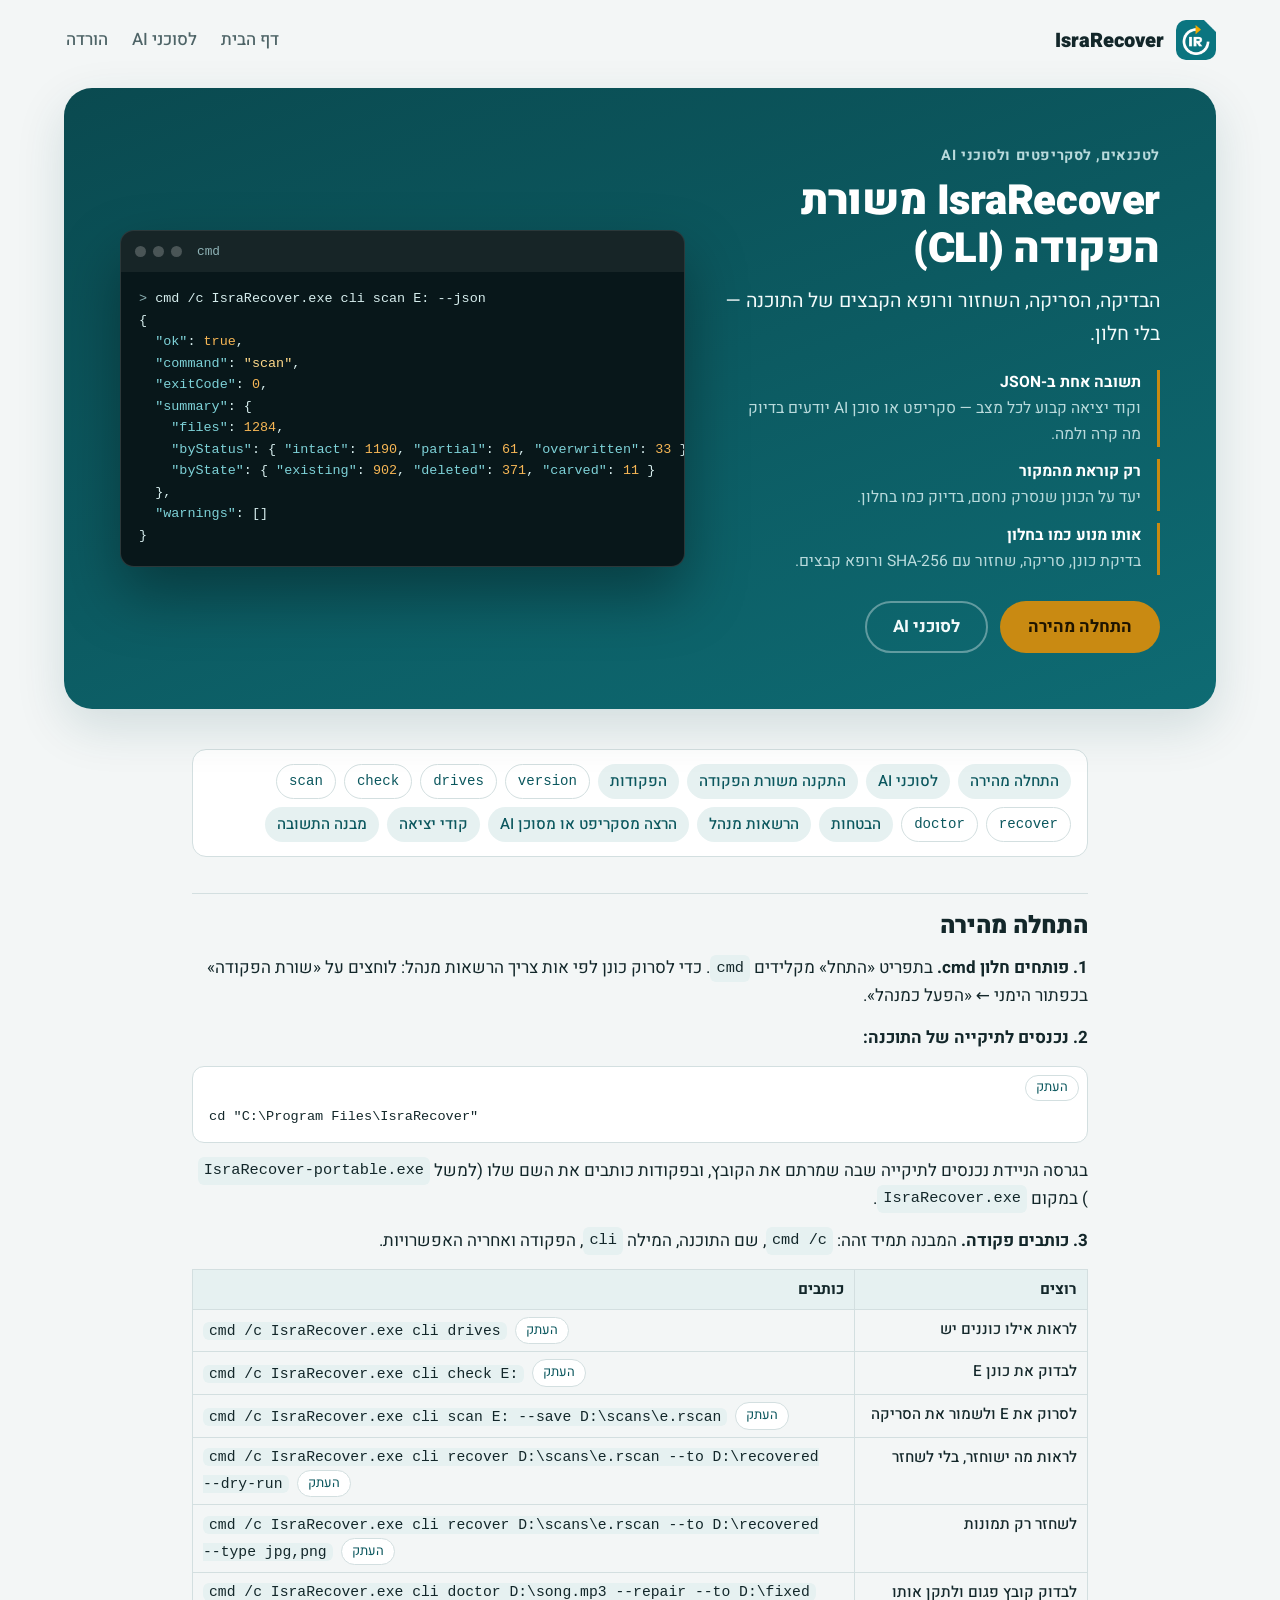
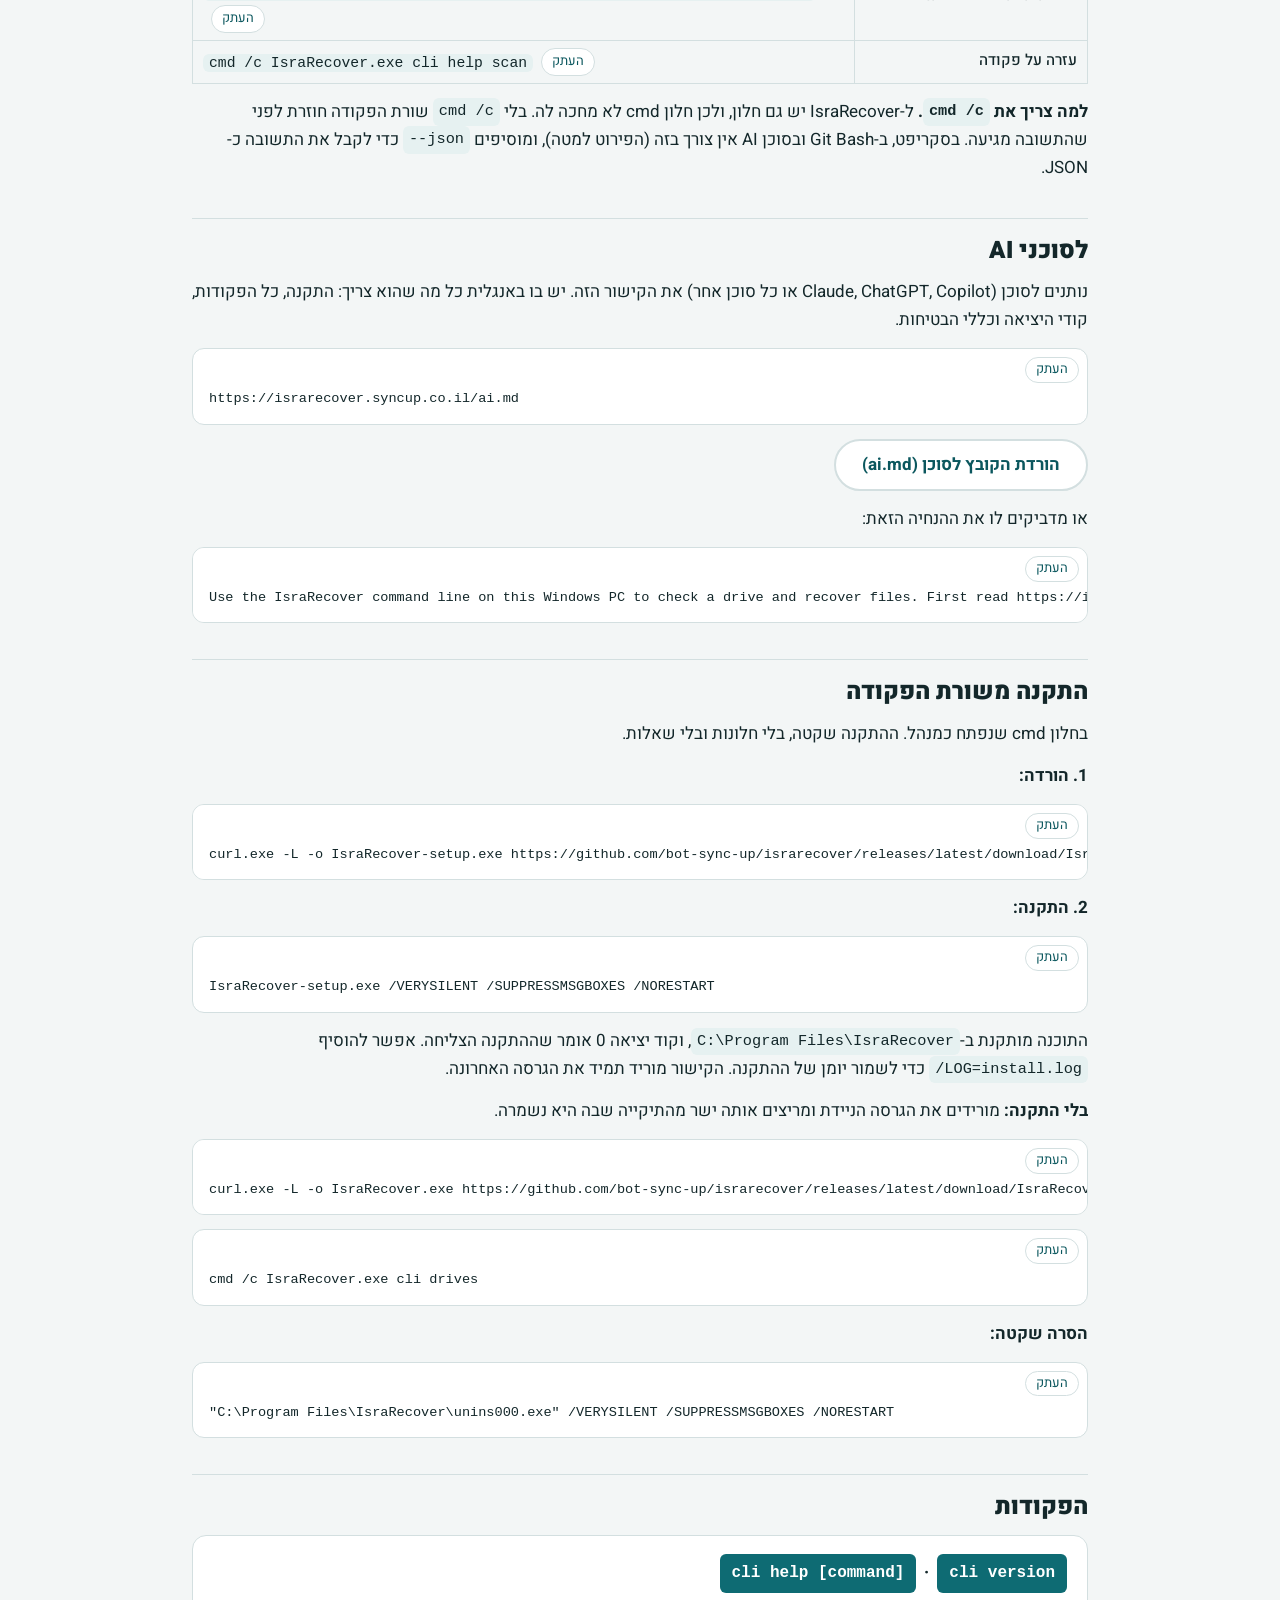
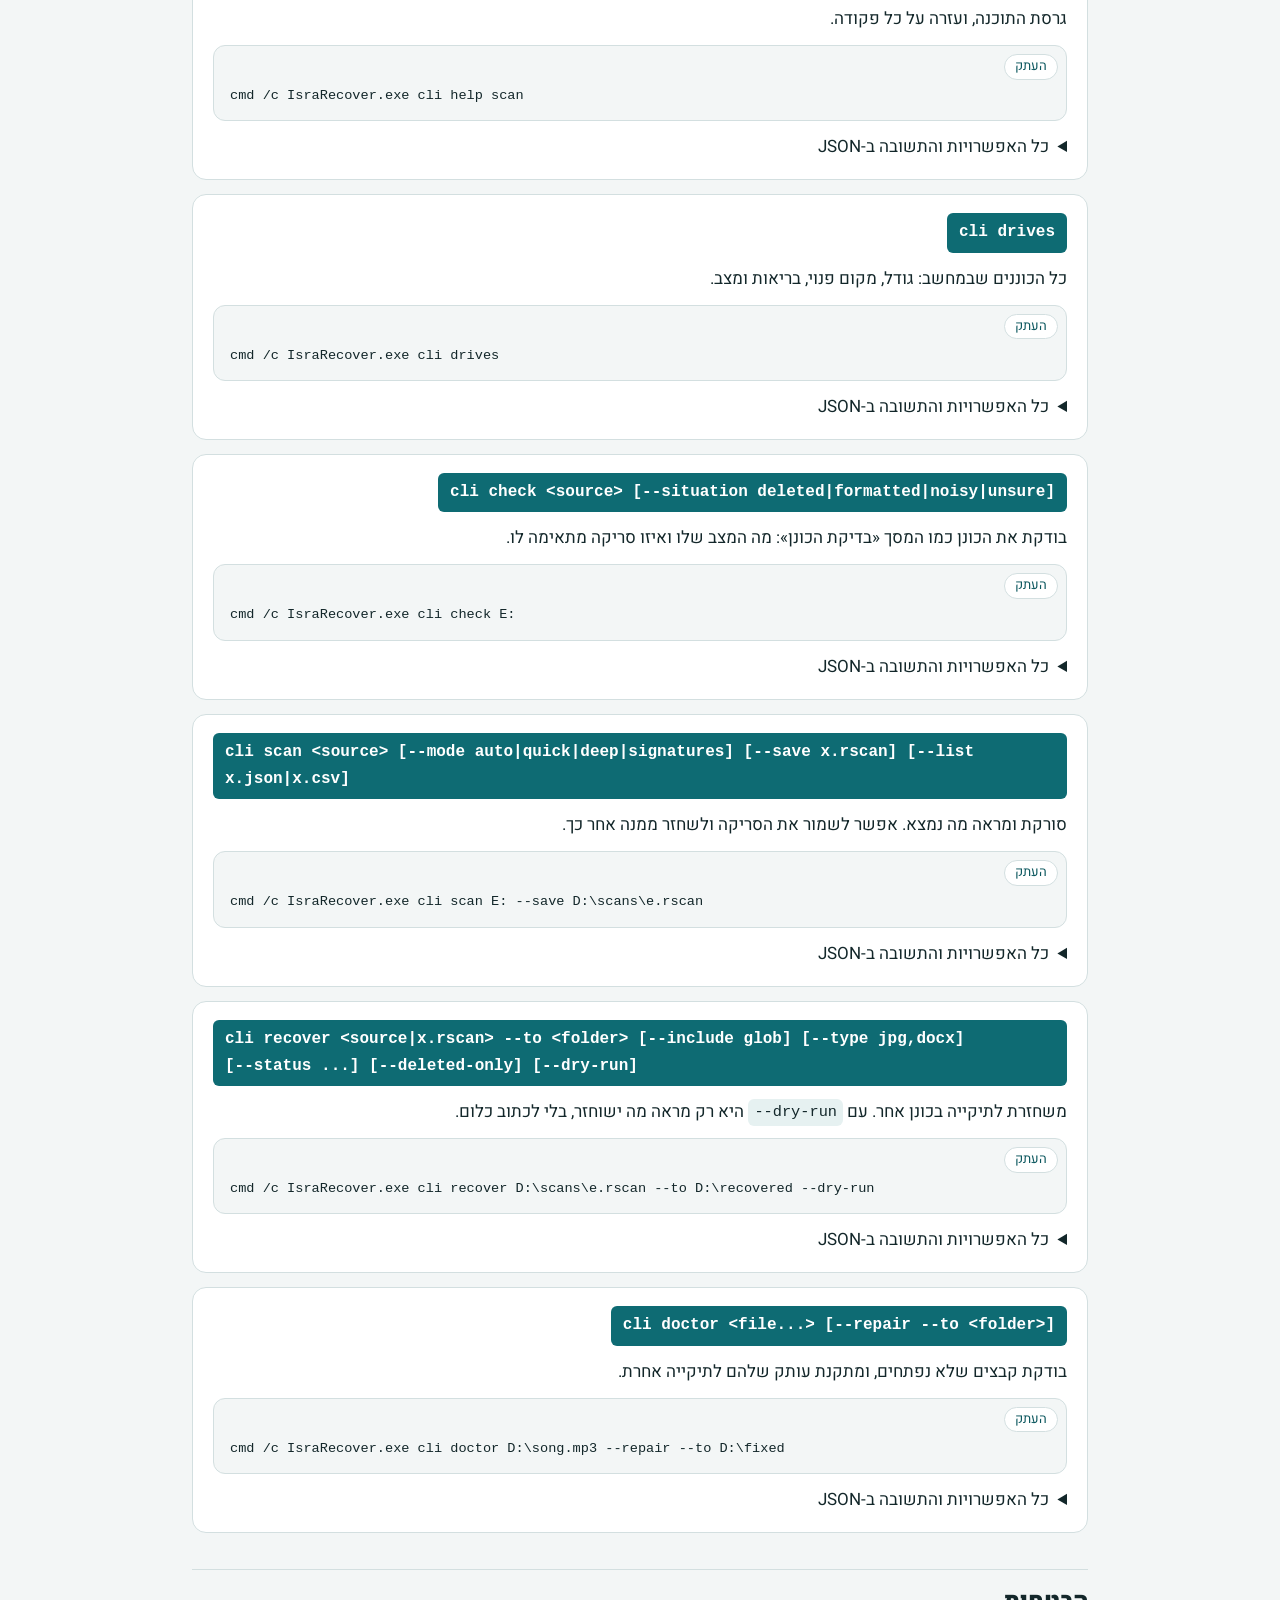
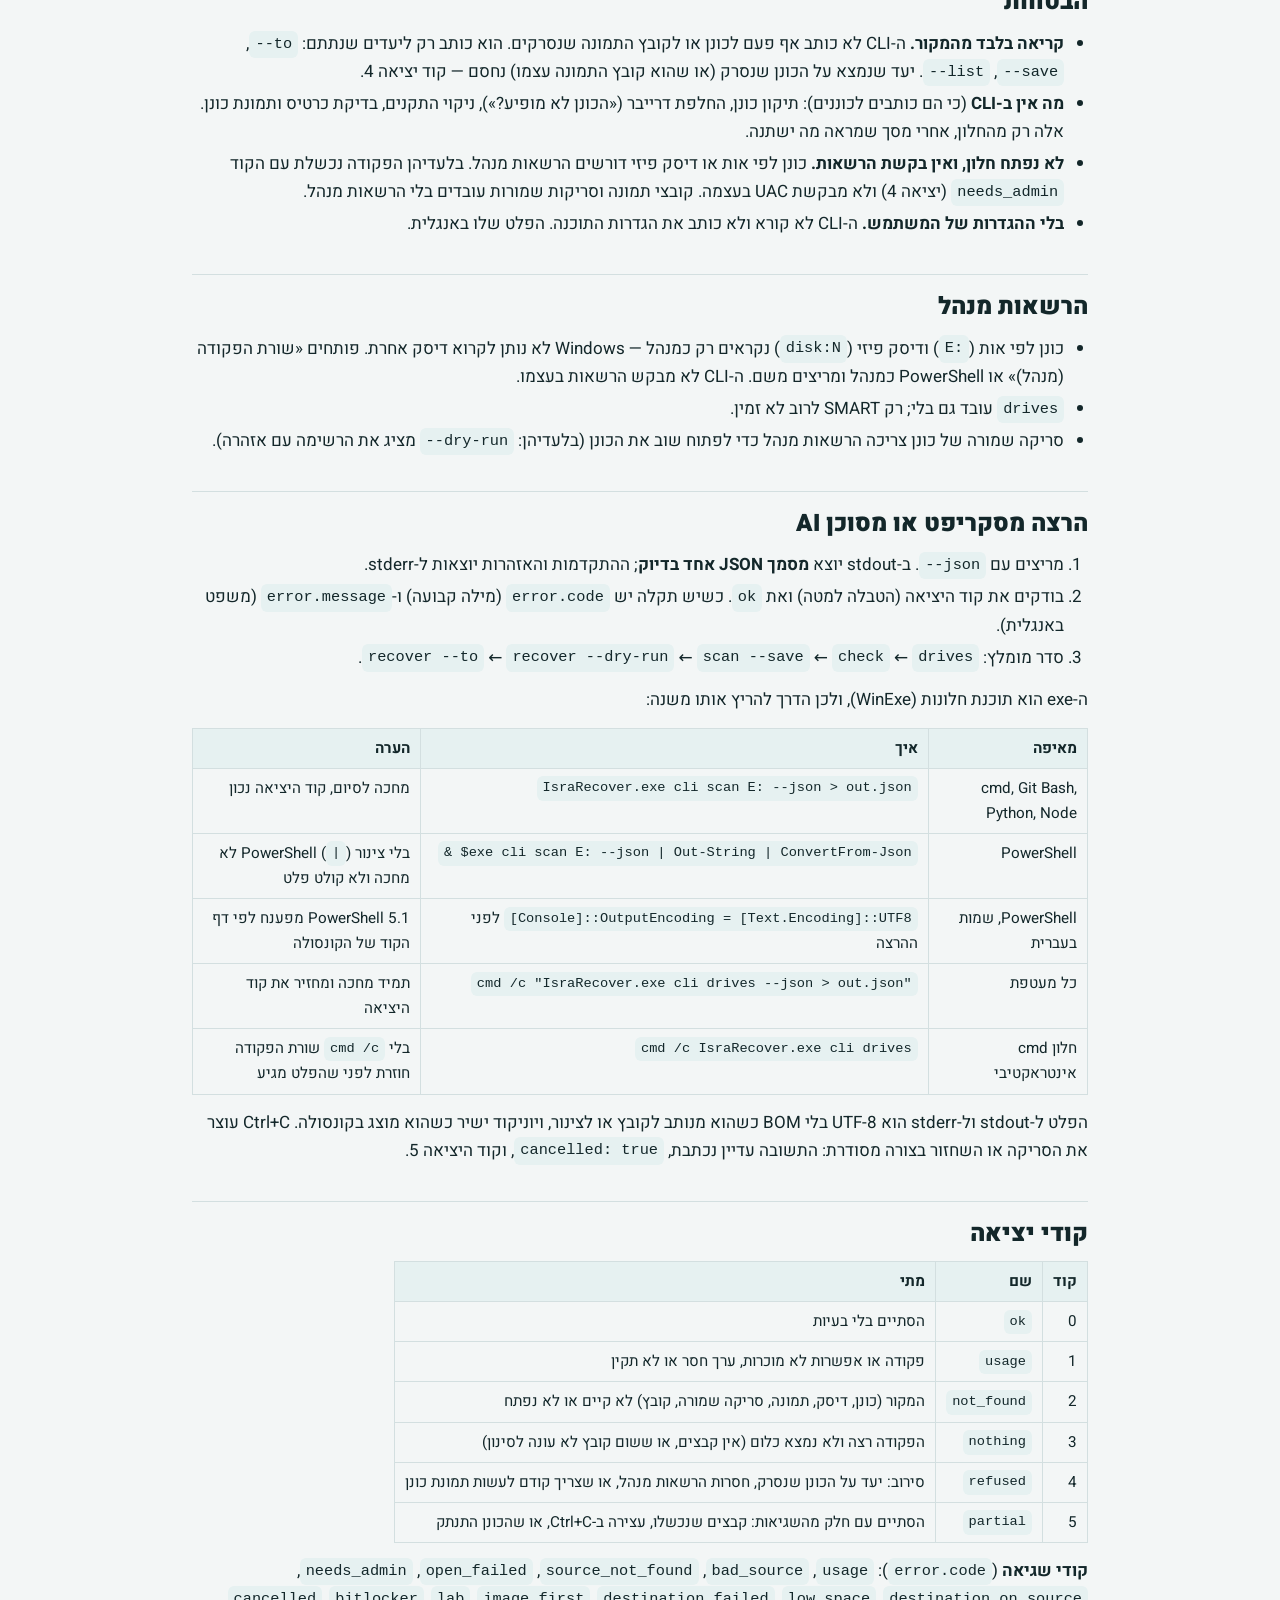
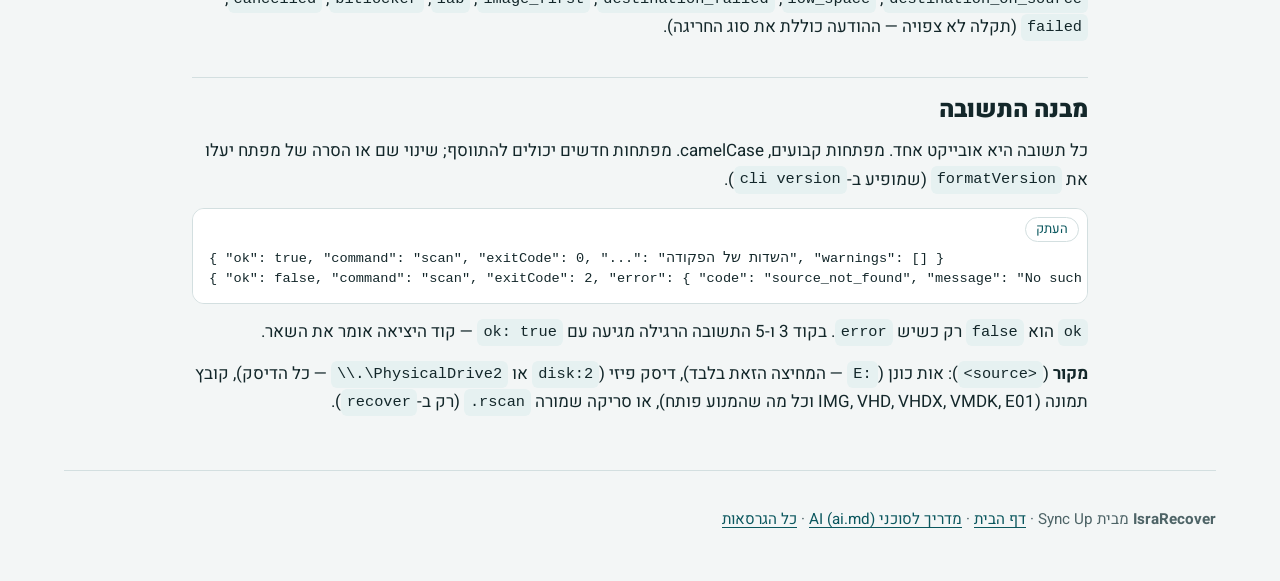
==== commit c6f5a7c7: "site: cli.html" ====
--- a/docs/cli.html
+++ b/docs/cli.html
@@ -7,10 +7,11 @@
 <title>IsraRecover משורת הפקודה (CLI) — IsraRecover</title>
 <meta name="description" content="IsraRecover משורת הפקודה: בדיקת כונן, סריקה, שחזור ורופא קבצים בלי חלון, עם תשובה ב-JSON — לסקריפטים ולסוכני AI.">
 <link rel="icon" href="img/favicon.png" type="image/png">
+<link rel="alternate" type="text/markdown" href="ai.md" title="Guide for AI agents">
 <link rel="preconnect" href="https://fonts.googleapis.com">
 <link rel="preconnect" href="https://fonts.gstatic.com" crossorigin>
 <link rel="stylesheet" href="https://fonts.googleapis.com/css2?family=Heebo:wght@400;500;700;900&display=swap">
-<link rel="stylesheet" href="site.css?v=9b415f4abb">
+<link rel="stylesheet" href="site.css?v=e65c022877">
 </head>
 <body>
 <a class="skip" href="#main">דלג לתוכן</a>
@@ -19,6 +20,7 @@
   <a class="brand" href="./"><img src="img/logo.png" alt="" width="40" height="40">IsraRecover</a>
   <nav aria-label="ראשי">
     <a href="./">דף הבית</a>
+    <a href="#ai">לסוכני AI</a>
     <a href="./#download">הורדה</a>
   </nav>
 </header>
@@ -34,8 +36,8 @@
       <li><b>אותו מנוע כמו בחלון</b>בדיקת כונן, סריקה, שחזור עם SHA-256 ורופא קבצים.</li>
     </ul>
     <div class="cta">
-      <a class="btn btn-primary" href="#s1">התחלה מהירה</a>
-      <a class="btn btn-ghost" href="./#download">הורדת התוכנה</a>
+      <a class="btn btn-primary" href="#start">התחלה מהירה</a>
+      <a class="btn btn-ghost" href="#ai">לסוכני AI</a>
     </div>
   </div>
   <figure class="term" aria-label="דוגמה: סריקה משורת הפקודה והתשובה ב-JSON">
@@ -57,7 +59,7 @@
 <div class="doc">
 
 
-<nav aria-label="בדף הזה" class="toc"><a href="#s1">התחלה מהירה</a><a href="#s2">התקנה משורת הפקודה</a><a href="#s3">הבטחות</a><a href="#s4">איך סוכן AI משתמש בזה</a><a href="#s5">קודי יציאה</a><a href="#s6">מבנה התשובה</a><a href="#s7">הפקודות</a><a class="sub" dir="ltr" href="#cmd-version">version</a><a class="sub" dir="ltr" href="#cmd-drives">drives</a><a class="sub" dir="ltr" href="#cmd-check">check</a><a class="sub" dir="ltr" href="#cmd-scan">scan</a><a class="sub" dir="ltr" href="#cmd-recover">recover</a><a class="sub" dir="ltr" href="#cmd-doctor">doctor</a><a href="#s8">הרשאות מנהל</a><a href="#s9">For AI tools (English summary)</a></nav><h2 id="s1">התחלה מהירה</h2>
+<nav aria-label="בדף הזה" class="toc"><a href="#start">התחלה מהירה</a><a href="#ai">לסוכני AI</a><a href="#install">התקנה משורת הפקודה</a><a href="#commands">הפקודות</a><a class="sub" dir="ltr" href="#cmd-version">version</a><a class="sub" dir="ltr" href="#cmd-drives">drives</a><a class="sub" dir="ltr" href="#cmd-check">check</a><a class="sub" dir="ltr" href="#cmd-scan">scan</a><a class="sub" dir="ltr" href="#cmd-recover">recover</a><a class="sub" dir="ltr" href="#cmd-doctor">doctor</a><a href="#s5">הבטחות</a><a href="#s6">הרשאות מנהל</a><a href="#s7">הרצה מסקריפט או מסוכן AI</a><a href="#s8">קודי יציאה</a><a href="#s9">מבנה התשובה</a></nav><h2 id="start">התחלה מהירה</h2>
 <p><strong>1. פותחים חלון cmd.</strong> בתפריט «התחל» מקלידים <code>cmd</code>. כדי לסרוק כונן לפי אות צריך הרשאות מנהל: לוחצים על
 «שורת הפקודה» בכפתור הימני ← «הפעל כמנהל».</p>
 <p><strong>2. נכנסים לתיקייה של התוכנה:</strong></p>
@@ -106,21 +108,144 @@
 </table>
 <p><strong>למה צריך את <code>cmd /c</code>.</strong> ל-IsraRecover יש גם חלון, ולכן חלון cmd לא מחכה לה. בלי <code>cmd /c</code> שורת הפקודה חוזרת לפני
 שהתשובה מגיעה. בסקריפט, ב-Git Bash ובסוכן AI אין צורך בזה (הפירוט למטה), ומוסיפים <code>--json</code> כדי לקבל את התשובה כ-JSON.</p>
-<h2 id="s2">התקנה משורת הפקודה</h2>
-<p>בחלון cmd שנפתח כמנהל. ההתקנה שקטה, בלי חלונות ובלי שאלות:</p>
+<h2 id="ai">לסוכני AI</h2>
+<p>נותנים לסוכן (Claude, ChatGPT, Copilot או כל סוכן אחר) את הקישור הזה. יש בו באנגלית כל מה שהוא צריך: התקנה, כל
+הפקודות, קודי היציאה וכללי הבטיחות.</p>
+<pre><code>https://israrecover.syncup.co.il/ai.md
+</code></pre>
+<p><a class="btn btn-outline btn-small" download="IsraRecover-AI.md" href="ai.md">הורדת הקובץ לסוכן (ai.md)</a></p>
+<p>או מדביקים לו את ההנחיה הזאת:</p>
+<pre class="wrap"><code>Use the IsraRecover command line on this Windows PC to check a drive and recover files. First read https://israrecover.syncup.co.il/ai.md and follow its rules. Never write anything to the drive being recovered, and ask me before you run recover or doctor --repair.
+</code></pre>
+<h2 id="install">התקנה משורת הפקודה</h2>
+<p>בחלון cmd שנפתח כמנהל. ההתקנה שקטה, בלי חלונות ובלי שאלות.</p>
+<p><strong>1. הורדה:</strong></p>
 <pre><code>curl.exe -L -o IsraRecover-setup.exe https://github.com/bot-sync-up/israrecover/releases/latest/download/IsraRecover-setup.exe
-IsraRecover-setup.exe /VERYSILENT /SUPPRESSMSGBOXES /NORESTART
+</code></pre>
+<p><strong>2. התקנה:</strong></p>
+<pre><code>IsraRecover-setup.exe /VERYSILENT /SUPPRESSMSGBOXES /NORESTART
 </code></pre>
 <p>התוכנה מותקנת ב-<code>C:\Program Files\IsraRecover</code>, וקוד יציאה 0 אומר שההתקנה הצליחה. אפשר להוסיף <code>/LOG=install.log</code>
 כדי לשמור יומן של ההתקנה. הקישור מוריד תמיד את הגרסה האחרונה.</p>
 <p><strong>בלי התקנה:</strong> מורידים את הגרסה הניידת ומריצים אותה ישר מהתיקייה שבה היא נשמרה.</p>
 <pre><code>curl.exe -L -o IsraRecover.exe https://github.com/bot-sync-up/israrecover/releases/latest/download/IsraRecover-portable.exe
-cmd /c IsraRecover.exe cli drives
+</code></pre>
+<pre><code>cmd /c IsraRecover.exe cli drives
 </code></pre>
 <p><strong>הסרה שקטה:</strong></p>
 <pre><code>"C:\Program Files\IsraRecover\unins000.exe" /VERYSILENT /SUPPRESSMSGBOXES /NORESTART
 </code></pre>
-<h2 id="s3">הבטחות</h2>
+<h2 id="commands">הפקודות</h2>
+<section class="cmd"><h3 id="cmd-version"><code><span class="w">cli</span> <span class="w">version</span></code> · <code><span class="w">cli</span> <span class="w">help</span> <span class="w">[command]</span></code></h3>
+<p>גרסת התוכנה, ועזרה על כל פקודה.</p>
+<pre><code class="language-cmd">cmd /c IsraRecover.exe cli help scan
+</code></pre>
+
+
+<details class="more"><summary>כל האפשרויות והתשובה ב-JSON</summary><p>גרסת התוכנה וגרסת פורמט ה-JSON; רשימת הפקודות, האפשרויות, קודי היציאה וההבטחות (גם ב-<code>--json</code>).</p><pre><code class="language-json">{ "ok": true, "command": "version", "exitCode": 0, "name": "IsraRecover", "version": "1.0.1", "formatVersion": 1, "isAdmin": false, "warnings": [] }
+</code></pre></details></section><section class="cmd"><h3 id="cmd-drives"><code><span class="w">cli</span> <span class="w">drives</span></code></h3>
+<p>כל הכוננים שבמחשב: גודל, מקום פנוי, בריאות ומצב.</p>
+<pre><code class="language-cmd">cmd /c IsraRecover.exe cli drives
+</code></pre>
+
+
+<details class="more"><summary>כל האפשרויות והתשובה ב-JSON</summary><p>מה שמסך הבית מראה: כל דיסק פיזי, הסוג (<code>sd</code>, <code>stick</code>, <code>external</code>, <code>ssd</code>, <code>virtual</code>, <code>hdd</code>), החיבור, הגודל, בריאות
+SMART (<code>good</code>, <code>warning</code>, <code>bad</code>, <code>notAvailable</code> — בלי הרשאות מנהל לרוב לא זמין), והמצב במילה אחת כמו בשורת הכונן
+(<code>system</code>, <code>smartBad</code>, <code>smartWarning</code>, <code>noLetter</code>, <code>raw</code>, <code>ok</code>). לכל מחיצה: אות, מערכת קבצים, גודל ומקום פנוי.
+קריאה בלבד, בלי הרשאות מנהל.</p><pre><code class="language-json">{ "ok": true, "command": "drives", "exitCode": 0, "isAdmin": false,
+  "disks": [ { "number": 1, "id": "disk:1", "name": "SanDisk Ultra", "size": 63864569856, "sizeText": "59.48 GB",
+               "bus": "usb", "kind": "stick", "removable": true, "isSystemDisk": false, "partitionStyle": "mbr",
+               "isSsd": null, "trim": null, "health": "notAvailable", "healthText": "...", "state": "ok",
+               "partitions": [ { "offset": 1048576, "length": 63863521280, "letter": "E:", "label": "CARD",
+                                 "fileSystem": "exFAT", "sizeText": "59.48 GB", "total": 63847792640, "free": 1234567168 } ] } ],
+  "warnings": [] }
+</code></pre></details></section><section class="cmd"><h3 id="cmd-check"><code><span class="w">cli</span> <span class="w">check</span> <span class="w">&lt;source&gt;</span> <span class="w">[--situation</span> <span class="w">deleted|formatted|noisy|unsure]</span></code></h3>
+<p>בודקת את הכונן כמו המסך «בדיקת הכונן»: מה המצב שלו ואיזו סריקה מתאימה לו.</p>
+<pre><code class="language-cmd">cmd /c IsraRecover.exe cli check E:
+</code></pre>
+
+
+<details class="more"><summary>כל האפשרויות והתשובה ב-JSON</summary><p>«בדיקת הכונן» — אותם ארבעה שלבים (<code>open</code>, <code>health</code>, <code>structure</code>, <code>history</code>), כל אחד עם <code>state</code>
+(<code>ok</code>, <code>warn</code>, <code>bad</code>, <code>skipped</code>) ומשפט, ואחריהם ההחלטה: <code>action</code> (<code>quick</code>, <code>deep</code>, <code>fixed</code>, <code>image</code>, <code>lab</code>,
+<code>bitlocker</code>), הסיבה, <code>mode</code> של הסריקה המתוכננת והמלצה במשפט. <code>--situation</code> הוא התשובה ל«מה קרה?» ומשנה את
+ההחלטה כמו במסך. <code>fixed</code> = סקטור אתחול פגום עם גיבוי תקין: הסריקה תקרא את הכונן דרך הגיבוי (בזיכרון, בלי לכתוב).</p><pre><code class="language-json">{ "ok": true, "command": "check", "exitCode": 0, "source": { "text": "card.img", "kind": "image" },
+  "action": "deep", "reason": "formatted", "recommendation": "Run a deep scan: 'cli scan &lt;source&gt; --mode deep'.",
+  "scanNow": true, "mode": "deep", "findLostPartitions": true, "throughBootBackup": false, "ssdTrimWarning": false,
+  "steps": [ { "id": "open", "state": "ok", "text": "The drive reads — 128 MB" },
+             { "id": "history", "state": "warn", "text": "The drive was formatted on 2026-09-22 01:50" } ],
+  "facts": { "isSsd": null, "trim": false, "smart": null, "raw": false, "readErrors": false, "slow": false, "...": "..." },
+  "lines": [ "The drive reads, its size is right and its structure is recognized." ], "fixedPartitions": null, "warnings": [] }
+</code></pre></details></section><section class="cmd"><h3 id="cmd-scan"><code><span class="w">cli</span> <span class="w">scan</span> <span class="w">&lt;source&gt;</span> <span class="w">[--mode</span> <span class="w">auto|quick|deep|signatures]</span> <span class="w">[--save</span> <span class="w">x.rscan]</span> <span class="w">[--list</span> <span class="w">x.json|x.csv]</span></code></h3>
+<p>סורקת ומראה מה נמצא. אפשר לשמור את הסריקה ולשחזר ממנה אחר כך.</p>
+<pre><code class="language-cmd">cmd /c IsraRecover.exe cli scan E: --save D:\scans\e.rscan
+</code></pre>
+
+
+
+
+<details class="more"><summary>כל האפשרויות והתשובה ב-JSON</summary><p>הסריקה של התוכנה. <code>auto</code> (ברירת המחדל) מריץ קודם את הבדיקה ועושה מה שהיא החליטה; כונן חלש (<code>image_first</code>),
+תקלת חומרה (<code>lab</code>) או BitLocker נעול (<code>bitlocker</code>) נחסמים ביציאה 4 — עם <code>--mode quick|deep</code> סורקים בכל זאת.
+<code>quick</code> = מערכות הקבצים בלבד; <code>deep</code> = כל הכונן: מערכות קבצים, חתימות ומחיצות שאבדו; <code>signatures</code> = «לפי סוג
+קובץ» עם כל הסוגים (כרגע זהה ל-deep, כמו בחלון).</p><p>הסטטוס של כל קובץ הוא המילה של מסך התוצאות: <code>intact</code> (תקין), <code>partial</code> (חלקי), <code>overwritten</code> (נדרס),
+<code>notChecked</code> (לא נבדק). <code>deleted</code> = כל קובץ שכבר לא קיים בכונן (נמחק, אבד, או נמצא לפי חתימה).
+<code>--save</code> כותב סריקה שמורה שהחלון פותח ו-<code>recover</code> מקבל. <code>--list</code> כותב את כל הקבצים (CSV עם BOM, או JSON).</p><pre><code class="language-json">{ "ok": true, "command": "scan", "exitCode": 0,
+  "source": { "text": "card.img", "kind": "image", "name": "card.img", "size": 134217728 },
+  "mode": "quick", "plan": null, "throughBootBackup": false, "findLostPartitions": false,
+  "complete": true, "cancelled": false, "disconnected": false, "canResume": false, "badSectors": 0, "elapsedSeconds": 0.4,
+  "volumes": [ { "root": "Partition 1 (NTFS, DATA)", "fileSystem": "NTFS", "offset": 65536, "length": 134086656, "label": "DATA", "lost": false } ],
+  "summary": { "files": 12, "bytes": 2596198, "bytesText": "2.48 MB",
+               "byStatus": { "intact": 12, "partial": 0, "overwritten": 0, "notChecked": 0 },
+               "byState": { "existing": 8, "deleted": 4, "lost": 0, "carved": 0 },
+               "withName": 12, "deleted": 4, "nameOnly": 0, "byCategory": { "document": 3, "image": 3, "...": 0 } },
+  "savedTo": "D:\\scans\\card.rscan", "listTo": null, "warnings": [] }
+</code></pre><p><strong>שורת קובץ</strong> (ב-<code>--list</code>, ב-<code>recover --dry-run</code>): <code>id</code>, <code>path</code> (תיקייה\שם כמו בחלון; הקטע הראשון הוא המחיצה או
+«Found by content»), <code>folder</code>, <code>name</code>, <code>size</code>, <code>type</code> (סיומת), <code>category</code>, <code>status</code>, <code>state</code>
+(<code>existing</code>/<code>deleted</code>/<code>lost</code>/<code>carved</code>), <code>deleted</code>, <code>startOffset</code> (הבית הראשון במקור; ‎-1 כשהנתונים בתוך הרשומה
+עצמה או לא ידועים), <code>modified</code>, <code>created</code>, <code>deletedTime</code> (ISO 8601, שעון מקומי, או null), <code>confidence</code> (0–100),
+<code>origin</code>, <code>nameOnly</code>.</p></details></section><section class="cmd"><h3 id="cmd-recover"><code><span class="w">cli</span> <span class="w">recover</span> <span class="w">&lt;source|x.rscan&gt;</span> <span class="w">--to</span> <span class="w">&lt;folder&gt;</span> <span class="w">[--include</span> <span class="w">glob]</span> <span class="w">[--type</span> <span class="w">jpg,docx]</span> <span class="w">[--status</span> <span class="w">...]</span> <span class="w">[--deleted-only]</span> <span class="w">[--dry-run]</span></code></h3>
+<p>משחזרת לתיקייה בכונן אחר. עם <code>--dry-run</code> היא רק מראה מה ישוחזר, בלי לכתוב כלום.</p>
+<pre><code class="language-cmd">cmd /c IsraRecover.exe cli recover D:\scans\e.rscan --to D:\recovered --dry-run
+</code></pre>
+
+
+
+
+<details class="more"><summary>כל האפשרויות והתשובה ב-JSON</summary><p>השחזור של התוכנה: אותן תיקיות, קבצים חלקיים בתיקייה נפרדת, «דוח שחזור» ו-CSV עם SHA-256 לכל קובץ (<code>csvPath</code>).
+מקור (כונן או תמונה) נסרק קודם (<code>--mode</code>, ברירת מחדל <code>auto</code>); סריקה שמורה <code>.rscan</code> נלקחת כמו שהיא, והמקור שלה
+נפתח מחדש (אותה תמונה, או דיסק עם אותו דגם וגודל). אם המקור חסר — <code>--dry-run</code> עדיין מציג את הרשימה, שחזור לא.</p><ul>
+<li><code>--to</code> על הכונן שנסרק, או קובץ התמונה עצמו → <strong>סירוב, יציאה 4</strong> (<code>destination_on_source</code>), אותה בדיקה כמו בחלון.
+  אין מספיק מקום → יציאה 4 (<code>low_space</code>).</li>
+<li><code>--include</code>: <code>*</code> ו-<code>?</code>. עם <code>\</code> או <code>/</code> מושווה לנתיב (גם בלי שם המחיצה; <code>**</code> חוצה תיקיות), אחרת לשם. אפשר כמה פעמים.</li>
+<li><code>--type</code>: סיומות מופרדות בפסיק. <code>--status</code>: <code>intact</code>, <code>partial</code>, <code>overwritten</code>, <code>not-checked</code> או <code>any</code> (ברירת מחדל).</li>
+<li><code>--deleted-only</code>: רק מה שכבר לא בכונן. קובץ שידוע רק בשמו (<code>nameOnly</code>) לא משוחזר אף פעם.</li>
+<li><code>--dry-run</code>: רשימת הקבצים (<code>files</code>, שורות קובץ), בלי לכתוב כלום. <code>--to</code> לא חובה, ואם ניתן — נבדק.</li>
+<li>יציאה 0 רק אם הכול נכתב; קובץ שנכשל, קובץ שכולו אפסים (הנתונים נמחקו — לא נשמר), עצירה או ניתוק → 5.</li>
+</ul><pre><code class="language-json">{ "ok": true, "command": "recover", "exitCode": 0, "dryRun": false,
+  "source": { "text": "card.img", "kind": "image", "name": "card.img", "mode": "quick", "plan": "quick", "available": true },
+  "filter": { "include": [ "*.jpg" ], "types": [], "status": [ "intact" ], "deletedOnly": true },
+  "scanned": 12, "matched": 4, "bytes": 323226, "destination": "D:\\rec",
+  "written": 4, "failed": 0, "partial": 0, "zeroFiles": 0, "badSectors": 0, "bytesWritten": 323226,
+  "cancelled": false, "disconnected": false,
+  "reportPath": "D:\\rec\\Recovery report.txt", "csvPath": "D:\\rec\\Recovered files.csv",
+  "summaries": { "html": "D:\\rec\\Recovery summary.html", "...": "..." }, "failures": [], "warnings": [] }
+</code></pre><p>ה-CSV (<code>csvPath</code>): <code>Original file, Recovered file, Size (bytes), SHA-256, State</code> — הנתיב השני יחסי ל-<code>--to</code>.</p></details></section><section class="cmd"><h3 id="cmd-doctor"><code><span class="w">cli</span> <span class="w">doctor</span> <span class="w">&lt;file...&gt;</span> <span class="w">[--repair</span> <span class="w">--to</span> <span class="w">&lt;folder&gt;]</span></code></h3>
+<p>בודקת קבצים שלא נפתחים, ומתקנת עותק שלהם לתיקייה אחרת.</p>
+<pre><code class="language-cmd">cmd /c IsraRecover.exe cli doctor D:\song.mp3 --repair --to D:\fixed
+</code></pre>
+
+
+<details class="more"><summary>כל האפשרויות והתשובה ב-JSON</summary><p>רופא הקבצים: לכל קובץ <code>verdict</code> (<code>healthy</code>, <code>truncated</code>, <code>broken</code>, <code>overwritten</code>, <code>codec</code>, <code>container</code>,
+<code>unknown</code>), משפט, הסיבה והפרטים, ו-<code>canRepair</code>. עם <code>--repair</code> הקבצים שאפשר לתקן נבנים מחדש לתוך <code>--to</code>
+(<code>repaired</code>, <code>partial</code>, <code>notRepaired</code> לכל קובץ, ו-<code>outputFiles</code>). <strong>הקבצים המקוריים רק נקראים</strong> — עותק מתוקן הוא
+תמיד קובץ חדש (שם תפוס מקבל « (2)»). אין מה לתקן → 3; קובץ שלא נקרא או תיקון שנכשל → 5.</p><pre><code class="language-json">{ "ok": true, "command": "doctor", "exitCode": 0,
+  "files": [ { "path": "D:\\rec\\song.amr", "name": "song.amr", "verdict": "broken", "verdictText": "Damaged — can be repaired",
+               "canRepair": true, "format": "amr", "reason": "After 6 seconds of valid audio there are 8 KB ...", "details": [], "readError": false } ],
+  "repairable": 1,
+  "repair": { "destination": "D:\\fixed", "stopped": false, "repaired": 1, "partial": 0, "failed": 0,
+              "results": [ { "path": "D:\\rec\\song.amr", "outcome": "repaired", "summary": "...",
+                             "outputFiles": [ "D:\\fixed\\song.repaired.amr" ], "actions": [ "..." ], "lost": [] } ] },
+  "warnings": [] }
+</code></pre></details></section><h2 id="s5">הבטחות</h2>
 <ul>
 <li><strong>קריאה בלבד מהמקור.</strong> ה-CLI לא כותב אף פעם לכונן או לקובץ התמונה שנסרקים. הוא כותב רק ליעדים שנתתם:
   <code>--to</code>, <code>--save</code>, <code>--list</code>. יעד שנמצא על הכונן שנסרק (או שהוא קובץ התמונה עצמו) נחסם — קוד יציאה 4.</li>
@@ -130,7 +255,14 @@
   הקוד <code>needs_admin</code> (יציאה 4) ולא מבקשת UAC בעצמה. קובצי תמונה וסריקות שמורות עובדים בלי הרשאות מנהל.</li>
 <li><strong>בלי ההגדרות של המשתמש.</strong> ה-CLI לא קורא ולא כותב את הגדרות התוכנה. הפלט שלו באנגלית.</li>
 </ul>
-<h2 id="s4">איך סוכן AI משתמש בזה</h2>
+<h2 id="s6">הרשאות מנהל</h2>
+<ul>
+<li>כונן לפי אות (<code>E:</code>) ודיסק פיזי (<code>disk:N</code>) נקראים רק כמנהל — Windows לא נותן לקרוא דיסק אחרת. פותחים
+  «שורת הפקודה (מנהל)» או PowerShell כמנהל ומריצים משם. ה-CLI לא מבקש הרשאות בעצמו.</li>
+<li><code>drives</code> עובד גם בלי; רק SMART לרוב לא זמין.</li>
+<li>סריקה שמורה של כונן צריכה הרשאות מנהל כדי לפתוח שוב את הכונן (בלעדיהן: <code>--dry-run</code> מציג את הרשימה עם אזהרה).</li>
+</ul>
+<h2 id="s7">הרצה מסקריפט או מסוכן AI</h2>
 <ol>
 <li>מריצים עם <code>--json</code>. ב-stdout יוצא <strong>מסמך JSON אחד בדיוק</strong>; ההתקדמות והאזהרות יוצאות ל-stderr.</li>
 <li>בודקים את קוד היציאה (הטבלה למטה) ואת <code>ok</code>. כשיש תקלה יש <code>error.code</code> (מילה קבועה) ו-<code>error.message</code> (משפט באנגלית).</li>
@@ -175,7 +307,7 @@
 </table>
 <p>הפלט ל-stdout ול-stderr הוא UTF-8 בלי BOM כשהוא מנותב לקובץ או לצינור, ויוניקוד ישיר כשהוא מוצג בקונסולה.
 Ctrl+C עוצר את הסריקה או השחזור בצורה מסודרת: התשובה עדיין נכתבת, <code>cancelled: true</code>, וקוד היציאה 5.</p>
-<h2 id="s5">קודי יציאה</h2>
+<h2 id="s8">קודי יציאה</h2>
 <table>
 <thead>
 <tr>
@@ -220,7 +352,7 @@
 <p><strong>קודי שגיאה</strong> (<code>error.code</code>): <code>usage</code>, <code>bad_source</code>, <code>source_not_found</code>, <code>open_failed</code>, <code>needs_admin</code>,
 <code>destination_on_source</code>, <code>low_space</code>, <code>destination_failed</code>, <code>image_first</code>, <code>lab</code>, <code>bitlocker</code>, <code>cancelled</code>,
 <code>failed</code> (תקלה לא צפויה — ההודעה כוללת את סוג החריגה).</p>
-<h2 id="s6">מבנה התשובה</h2>
+<h2 id="s9">מבנה התשובה</h2>
 <p>כל תשובה היא אובייקט אחד. מפתחות קבועים, camelCase. מפתחות חדשים יכולים להתווסף; שינוי שם או הסרה של מפתח
 יעלו את <code>formatVersion</code> (שמופיע ב-<code>cli version</code>).</p>
 <pre><code class="language-json">{ "ok": true, "command": "scan", "exitCode": 0, "...": "השדות של הפקודה", "warnings": [] }
@@ -229,128 +361,10 @@
 <p><code>ok</code> הוא <code>false</code> רק כשיש <code>error</code>. בקוד 3 ו-5 התשובה הרגילה מגיעה עם <code>ok: true</code> — קוד היציאה אומר את השאר.</p>
 <p><strong>מקור</strong> (<code>&lt;source&gt;</code>): אות כונן (<code>E:</code> — המחיצה הזאת בלבד), דיסק פיזי (<code>disk:2</code> או <code>\\.\PhysicalDrive2</code> — כל
 הדיסק), קובץ תמונה (IMG, VHD, VHDX, VMDK, E01 וכל מה שהמנוע פותח), או סריקה שמורה <code>.rscan</code> (רק ב-<code>recover</code>).</p>
-<h2 id="s7">הפקודות</h2>
-<section class="cmd"><h3 id="cmd-version"><code><span class="w">cli</span> <span class="w">version</span></code> · <code><span class="w">cli</span> <span class="w">help</span> <span class="w">[command]</span></code></h3>
-<p>גרסת התוכנה וגרסת פורמט ה-JSON; רשימת הפקודות, האפשרויות, קודי היציאה וההבטחות (גם ב-<code>--json</code>).</p>
-<details class="json"><summary>דוגמת תשובה ב-JSON</summary><pre><code class="language-json">{ "ok": true, "command": "version", "exitCode": 0, "name": "IsraRecover", "version": "1.0.1", "formatVersion": 1, "isAdmin": false, "warnings": [] }
-</code></pre></details>
-</section><section class="cmd"><h3 id="cmd-drives"><code><span class="w">cli</span> <span class="w">drives</span></code></h3>
-<p>מה שמסך הבית מראה: כל דיסק פיזי, הסוג (<code>sd</code>, <code>stick</code>, <code>external</code>, <code>ssd</code>, <code>virtual</code>, <code>hdd</code>), החיבור, הגודל, בריאות
-SMART (<code>good</code>, <code>warning</code>, <code>bad</code>, <code>notAvailable</code> — בלי הרשאות מנהל לרוב לא זמין), והמצב במילה אחת כמו בשורת הכונן
-(<code>system</code>, <code>smartBad</code>, <code>smartWarning</code>, <code>noLetter</code>, <code>raw</code>, <code>ok</code>). לכל מחיצה: אות, מערכת קבצים, גודל ומקום פנוי.
-קריאה בלבד, בלי הרשאות מנהל.</p>
-<details class="json"><summary>דוגמת תשובה ב-JSON</summary><pre><code class="language-json">{ "ok": true, "command": "drives", "exitCode": 0, "isAdmin": false,
-  "disks": [ { "number": 1, "id": "disk:1", "name": "SanDisk Ultra", "size": 63864569856, "sizeText": "59.48 GB",
-               "bus": "usb", "kind": "stick", "removable": true, "isSystemDisk": false, "partitionStyle": "mbr",
-               "isSsd": null, "trim": null, "health": "notAvailable", "healthText": "...", "state": "ok",
-               "partitions": [ { "offset": 1048576, "length": 63863521280, "letter": "E:", "label": "CARD",
-                                 "fileSystem": "exFAT", "sizeText": "59.48 GB", "total": 63847792640, "free": 1234567168 } ] } ],
-  "warnings": [] }
-</code></pre></details>
-</section><section class="cmd"><h3 id="cmd-check"><code><span class="w">cli</span> <span class="w">check</span> <span class="w">&lt;source&gt;</span> <span class="w">[--situation</span> <span class="w">deleted|formatted|noisy|unsure]</span></code></h3>
-<p>«בדיקת הכונן» — אותם ארבעה שלבים (<code>open</code>, <code>health</code>, <code>structure</code>, <code>history</code>), כל אחד עם <code>state</code>
-(<code>ok</code>, <code>warn</code>, <code>bad</code>, <code>skipped</code>) ומשפט, ואחריהם ההחלטה: <code>action</code> (<code>quick</code>, <code>deep</code>, <code>fixed</code>, <code>image</code>, <code>lab</code>,
-<code>bitlocker</code>), הסיבה, <code>mode</code> של הסריקה המתוכננת והמלצה במשפט. <code>--situation</code> הוא התשובה ל«מה קרה?» ומשנה את
-ההחלטה כמו במסך. <code>fixed</code> = סקטור אתחול פגום עם גיבוי תקין: הסריקה תקרא את הכונן דרך הגיבוי (בזיכרון, בלי לכתוב).</p>
-<details class="json"><summary>דוגמת תשובה ב-JSON</summary><pre><code class="language-json">{ "ok": true, "command": "check", "exitCode": 0, "source": { "text": "card.img", "kind": "image" },
-  "action": "deep", "reason": "formatted", "recommendation": "Run a deep scan: 'cli scan &lt;source&gt; --mode deep'.",
-  "scanNow": true, "mode": "deep", "findLostPartitions": true, "throughBootBackup": false, "ssdTrimWarning": false,
-  "steps": [ { "id": "open", "state": "ok", "text": "The drive reads — 128 MB" },
-             { "id": "history", "state": "warn", "text": "The drive was formatted on 2026-09-22 01:50" } ],
-  "facts": { "isSsd": null, "trim": false, "smart": null, "raw": false, "readErrors": false, "slow": false, "...": "..." },
-  "lines": [ "The drive reads, its size is right and its structure is recognized." ], "fixedPartitions": null, "warnings": [] }
-</code></pre></details>
-</section><section class="cmd"><h3 id="cmd-scan"><code><span class="w">cli</span> <span class="w">scan</span> <span class="w">&lt;source&gt;</span> <span class="w">[--mode</span> <span class="w">auto|quick|deep|signatures]</span> <span class="w">[--save</span> <span class="w">x.rscan]</span> <span class="w">[--list</span> <span class="w">x.json|x.csv]</span></code></h3>
-<p>הסריקה של התוכנה. <code>auto</code> (ברירת המחדל) מריץ קודם את הבדיקה ועושה מה שהיא החליטה; כונן חלש (<code>image_first</code>),
-תקלת חומרה (<code>lab</code>) או BitLocker נעול (<code>bitlocker</code>) נחסמים ביציאה 4 — עם <code>--mode quick|deep</code> סורקים בכל זאת.
-<code>quick</code> = מערכות הקבצים בלבד; <code>deep</code> = כל הכונן: מערכות קבצים, חתימות ומחיצות שאבדו; <code>signatures</code> = «לפי סוג
-קובץ» עם כל הסוגים (כרגע זהה ל-deep, כמו בחלון).</p>
-<p>הסטטוס של כל קובץ הוא המילה של מסך התוצאות: <code>intact</code> (תקין), <code>partial</code> (חלקי), <code>overwritten</code> (נדרס),
-<code>notChecked</code> (לא נבדק). <code>deleted</code> = כל קובץ שכבר לא קיים בכונן (נמחק, אבד, או נמצא לפי חתימה).
-<code>--save</code> כותב סריקה שמורה שהחלון פותח ו-<code>recover</code> מקבל. <code>--list</code> כותב את כל הקבצים (CSV עם BOM, או JSON).</p>
-<details class="json"><summary>דוגמת תשובה ב-JSON</summary><pre><code class="language-json">{ "ok": true, "command": "scan", "exitCode": 0,
-  "source": { "text": "card.img", "kind": "image", "name": "card.img", "size": 134217728 },
-  "mode": "quick", "plan": null, "throughBootBackup": false, "findLostPartitions": false,
-  "complete": true, "cancelled": false, "disconnected": false, "canResume": false, "badSectors": 0, "elapsedSeconds": 0.4,
-  "volumes": [ { "root": "Partition 1 (NTFS, DATA)", "fileSystem": "NTFS", "offset": 65536, "length": 134086656, "label": "DATA", "lost": false } ],
-  "summary": { "files": 12, "bytes": 2596198, "bytesText": "2.48 MB",
-               "byStatus": { "intact": 12, "partial": 0, "overwritten": 0, "notChecked": 0 },
-               "byState": { "existing": 8, "deleted": 4, "lost": 0, "carved": 0 },
-               "withName": 12, "deleted": 4, "nameOnly": 0, "byCategory": { "document": 3, "image": 3, "...": 0 } },
-  "savedTo": "D:\\scans\\card.rscan", "listTo": null, "warnings": [] }
-</code></pre></details>
-<p><strong>שורת קובץ</strong> (ב-<code>--list</code>, ב-<code>recover --dry-run</code>): <code>id</code>, <code>path</code> (תיקייה\שם כמו בחלון; הקטע הראשון הוא המחיצה או
-«Found by content»), <code>folder</code>, <code>name</code>, <code>size</code>, <code>type</code> (סיומת), <code>category</code>, <code>status</code>, <code>state</code>
-(<code>existing</code>/<code>deleted</code>/<code>lost</code>/<code>carved</code>), <code>deleted</code>, <code>startOffset</code> (הבית הראשון במקור; ‎-1 כשהנתונים בתוך הרשומה
-עצמה או לא ידועים), <code>modified</code>, <code>created</code>, <code>deletedTime</code> (ISO 8601, שעון מקומי, או null), <code>confidence</code> (0–100),
-<code>origin</code>, <code>nameOnly</code>.</p>
-</section><section class="cmd"><h3 id="cmd-recover"><code><span class="w">cli</span> <span class="w">recover</span> <span class="w">&lt;source|x.rscan&gt;</span> <span class="w">--to</span> <span class="w">&lt;folder&gt;</span> <span class="w">[--include</span> <span class="w">glob]</span> <span class="w">[--type</span> <span class="w">jpg,docx]</span> <span class="w">[--status</span> <span class="w">...]</span> <span class="w">[--deleted-only]</span> <span class="w">[--dry-run]</span></code></h3>
-<p>השחזור של התוכנה: אותן תיקיות, קבצים חלקיים בתיקייה נפרדת, «דוח שחזור» ו-CSV עם SHA-256 לכל קובץ (<code>csvPath</code>).
-מקור (כונן או תמונה) נסרק קודם (<code>--mode</code>, ברירת מחדל <code>auto</code>); סריקה שמורה <code>.rscan</code> נלקחת כמו שהיא, והמקור שלה
-נפתח מחדש (אותה תמונה, או דיסק עם אותו דגם וגודל). אם המקור חסר — <code>--dry-run</code> עדיין מציג את הרשימה, שחזור לא.</p>
-<ul>
-<li><code>--to</code> על הכונן שנסרק, או קובץ התמונה עצמו → <strong>סירוב, יציאה 4</strong> (<code>destination_on_source</code>), אותה בדיקה כמו בחלון.
-  אין מספיק מקום → יציאה 4 (<code>low_space</code>).</li>
-<li><code>--include</code>: <code>*</code> ו-<code>?</code>. עם <code>\</code> או <code>/</code> מושווה לנתיב (גם בלי שם המחיצה; <code>**</code> חוצה תיקיות), אחרת לשם. אפשר כמה פעמים.</li>
-<li><code>--type</code>: סיומות מופרדות בפסיק. <code>--status</code>: <code>intact</code>, <code>partial</code>, <code>overwritten</code>, <code>not-checked</code> או <code>any</code> (ברירת מחדל).</li>
-<li><code>--deleted-only</code>: רק מה שכבר לא בכונן. קובץ שידוע רק בשמו (<code>nameOnly</code>) לא משוחזר אף פעם.</li>
-<li><code>--dry-run</code>: רשימת הקבצים (<code>files</code>, שורות קובץ), בלי לכתוב כלום. <code>--to</code> לא חובה, ואם ניתן — נבדק.</li>
-<li>יציאה 0 רק אם הכול נכתב; קובץ שנכשל, קובץ שכולו אפסים (הנתונים נמחקו — לא נשמר), עצירה או ניתוק → 5.</li>
-</ul>
-<details class="json"><summary>דוגמת תשובה ב-JSON</summary><pre><code class="language-json">{ "ok": true, "command": "recover", "exitCode": 0, "dryRun": false,
-  "source": { "text": "card.img", "kind": "image", "name": "card.img", "mode": "quick", "plan": "quick", "available": true },
-  "filter": { "include": [ "*.jpg" ], "types": [], "status": [ "intact" ], "deletedOnly": true },
-  "scanned": 12, "matched": 4, "bytes": 323226, "destination": "D:\\rec",
-  "written": 4, "failed": 0, "partial": 0, "zeroFiles": 0, "badSectors": 0, "bytesWritten": 323226,
-  "cancelled": false, "disconnected": false,
-  "reportPath": "D:\\rec\\Recovery report.txt", "csvPath": "D:\\rec\\Recovered files.csv",
-  "summaries": { "html": "D:\\rec\\Recovery summary.html", "...": "..." }, "failures": [], "warnings": [] }
-</code></pre></details>
-<p>ה-CSV (<code>csvPath</code>): <code>Original file, Recovered file, Size (bytes), SHA-256, State</code> — הנתיב השני יחסי ל-<code>--to</code>.</p>
-</section><section class="cmd"><h3 id="cmd-doctor"><code><span class="w">cli</span> <span class="w">doctor</span> <span class="w">&lt;file...&gt;</span> <span class="w">[--repair</span> <span class="w">--to</span> <span class="w">&lt;folder&gt;]</span></code></h3>
-<p>רופא הקבצים: לכל קובץ <code>verdict</code> (<code>healthy</code>, <code>truncated</code>, <code>broken</code>, <code>overwritten</code>, <code>codec</code>, <code>container</code>,
-<code>unknown</code>), משפט, הסיבה והפרטים, ו-<code>canRepair</code>. עם <code>--repair</code> הקבצים שאפשר לתקן נבנים מחדש לתוך <code>--to</code>
-(<code>repaired</code>, <code>partial</code>, <code>notRepaired</code> לכל קובץ, ו-<code>outputFiles</code>). <strong>הקבצים המקוריים רק נקראים</strong> — עותק מתוקן הוא
-תמיד קובץ חדש (שם תפוס מקבל « (2)»). אין מה לתקן → 3; קובץ שלא נקרא או תיקון שנכשל → 5.</p>
-<details class="json"><summary>דוגמת תשובה ב-JSON</summary><pre><code class="language-json">{ "ok": true, "command": "doctor", "exitCode": 0,
-  "files": [ { "path": "D:\\rec\\song.amr", "name": "song.amr", "verdict": "broken", "verdictText": "Damaged — can be repaired",
-               "canRepair": true, "format": "amr", "reason": "After 6 seconds of valid audio there are 8 KB ...", "details": [], "readError": false } ],
-  "repairable": 1,
-  "repair": { "destination": "D:\\fixed", "stopped": false, "repaired": 1, "partial": 0, "failed": 0,
-              "results": [ { "path": "D:\\rec\\song.amr", "outcome": "repaired", "summary": "...",
-                             "outputFiles": [ "D:\\fixed\\song.repaired.amr" ], "actions": [ "..." ], "lost": [] } ] },
-  "warnings": [] }
-</code></pre></details>
-</section><h2 id="s8">הרשאות מנהל</h2>
-<ul>
-<li>כונן לפי אות (<code>E:</code>) ודיסק פיזי (<code>disk:N</code>) נקראים רק כמנהל — Windows לא נותן לקרוא דיסק אחרת. פותחים
-  «שורת הפקודה (מנהל)» או PowerShell כמנהל ומריצים משם. ה-CLI לא מבקש הרשאות בעצמו.</li>
-<li><code>drives</code> עובד גם בלי; רק SMART לרוב לא זמין.</li>
-<li>סריקה שמורה של כונן צריכה הרשאות מנהל כדי לפתוח שוב את הכונן (בלעדיהן: <code>--dry-run</code> מציג את הרשימה עם אזהרה).</li>
-</ul>
-<h2 dir="ltr" id="s9" lang="en">For AI tools (English summary)</h2><div dir="ltr" lang="en"><p><code>IsraRecover.exe cli &lt;command&gt; [options] --json</code> prints exactly one JSON object to stdout; progress and warnings go
-to stderr. Commands: <code>version</code>, <code>help [command]</code>, <code>drives</code>, <code>check &lt;source&gt;</code>, <code>scan &lt;source&gt; [--mode auto|quick|deep|signatures]
-[--save f.rscan] [--list f.csv|f.json]</code>, <code>recover &lt;source|f.rscan&gt; --to &lt;dir&gt; [--include glob] [--type ext,...]
-[--status intact|partial|overwritten|not-checked|any] [--deleted-only] [--dry-run]</code>, <code>doctor &lt;file...&gt; [--repair --to &lt;dir&gt;]</code>.
-A source is <code>E:</code>, <code>disk:N</code>, or an image file (IMG/VHD/VHDX/VMDK/E01).</p><p>Unattended install (elevated cmd): <code>curl.exe -L -o IsraRecover-setup.exe https://github.com/bot-sync-up/israrecover/releases/latest/download/IsraRecover-setup.exe</code>,
-then <code>IsraRecover-setup.exe /VERYSILENT /SUPPRESSMSGBOXES /NORESTART</code> (installs to <code>C:\Program Files\IsraRecover</code>, exit 0 on success).
-Without installing: download <code>IsraRecover-portable.exe</code> from the same folder and run it directly. Silent uninstall:
-<code>"C:\Program Files\IsraRecover\unins000.exe" /VERYSILENT /SUPPRESSMSGBOXES /NORESTART</code>.</p><p>Exit codes: 0 ok · 1 usage · 2 source not found / cannot open · 3 nothing found · 4 refused (destination on the scanned
-drive, <code>needs_admin</code>, <code>image_first</code>, <code>lab</code>, <code>bitlocker</code>, <code>low_space</code>) · 5 finished with errors (failed files, Ctrl+C,
-disconnect). Failure: <code>{"ok": false, "exitCode": N, "error": {"code": "...", "message": "..."}}</code>.</p><p>Read-only guarantee: nothing is ever written to the source; only <code>--to</code>, <code>--save</code>, <code>--list</code> are written, and a target on
-the scanned drive is refused. Drive repair, driver switch, device cleanup, card test and imaging are not in the CLI.
-Drive letters and disks need an elevated prompt; the CLI never self-elevates. The exe is a GUI-subsystem program: from
-PowerShell pipe it (<code>&amp; IsraRecover.exe cli drives --json | Out-String | ConvertFrom-Json</code>, after
-<code>[Console]::OutputEncoding = [Text.Encoding]::UTF8</code>), or run it through <code>cmd /c "... &gt; out.json"</code>; cmd, bash and
-subprocess APIs that redirect stdout wait for it and get the exit code.</p></div>
-
-
-
-
 </div>
 </main>
 <footer>
-  <p><b>IsraRecover</b> מבית Sync Up · <a href="./">דף הבית</a> · <a href="https://github.com/bot-sync-up/israrecover/releases" rel="noopener">כל הגרסאות</a></p>
+  <p><b>IsraRecover</b> מבית Sync Up · <a href="./">דף הבית</a> · <a href="ai.md">מדריך לסוכני AI (ai.md)</a> · <a href="https://github.com/bot-sync-up/israrecover/releases" rel="noopener">כל הגרסאות</a></p>
 </footer>
 </div>
 <script>
--- a/docs/site.css
+++ b/docs/site.css
@@ -222,6 +222,7 @@
 .doc pre { position: relative; }
 .doc .copy { font: inherit; font-size: 0.82rem; padding: 2px 10px; margin-inline-start: 8px; border-radius: 999px; border: 1px solid var(--line); background: var(--surface); color: var(--accent-strong); cursor: pointer; vertical-align: middle; }
 .doc .copy:hover { border-color: var(--accent); }
+.doc pre:has(> .copy) { padding-block-start: 40px; } /* the button sits above the first line, never over a long one */
 .doc pre .copy { position: absolute; inset-block-start: 8px; inset-inline-end: 8px; margin: 0; font-family: var(--font); }
 
 /* the command line: a band on the landing page, the hero of cli.html */
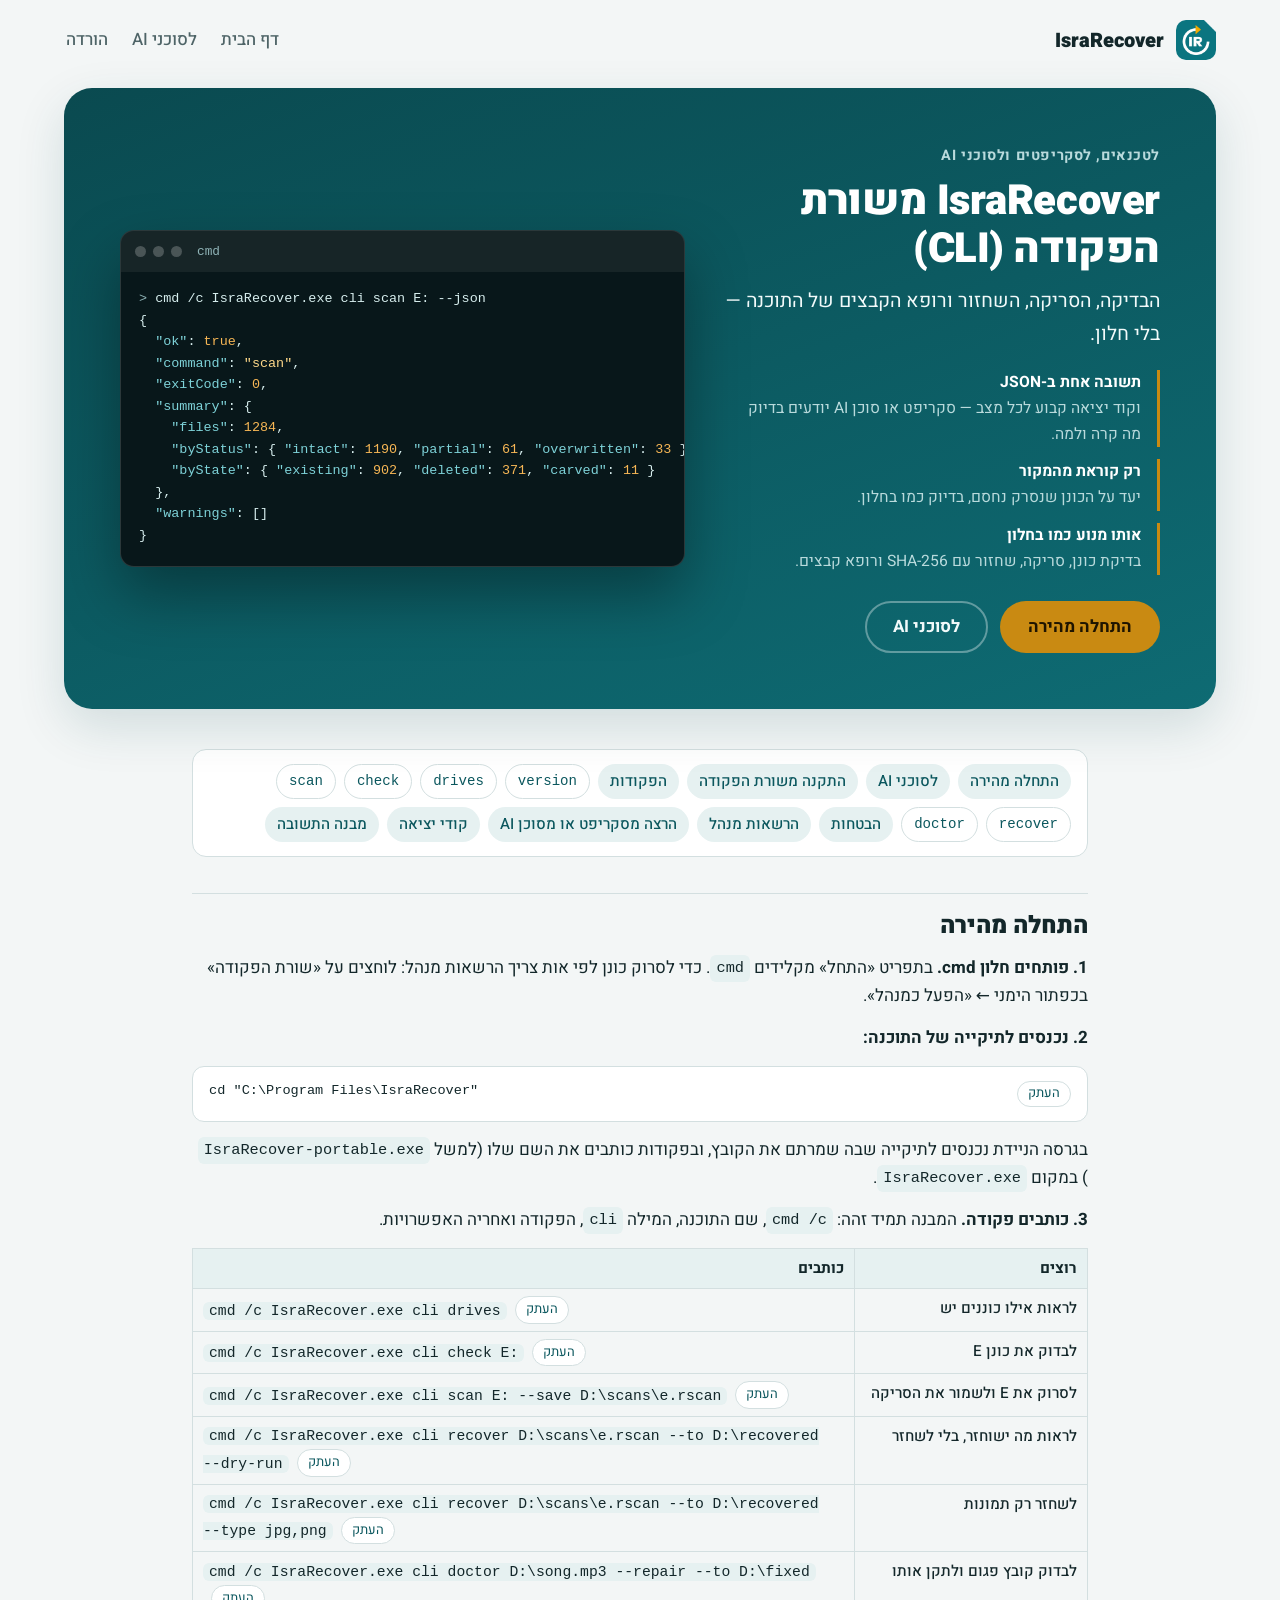
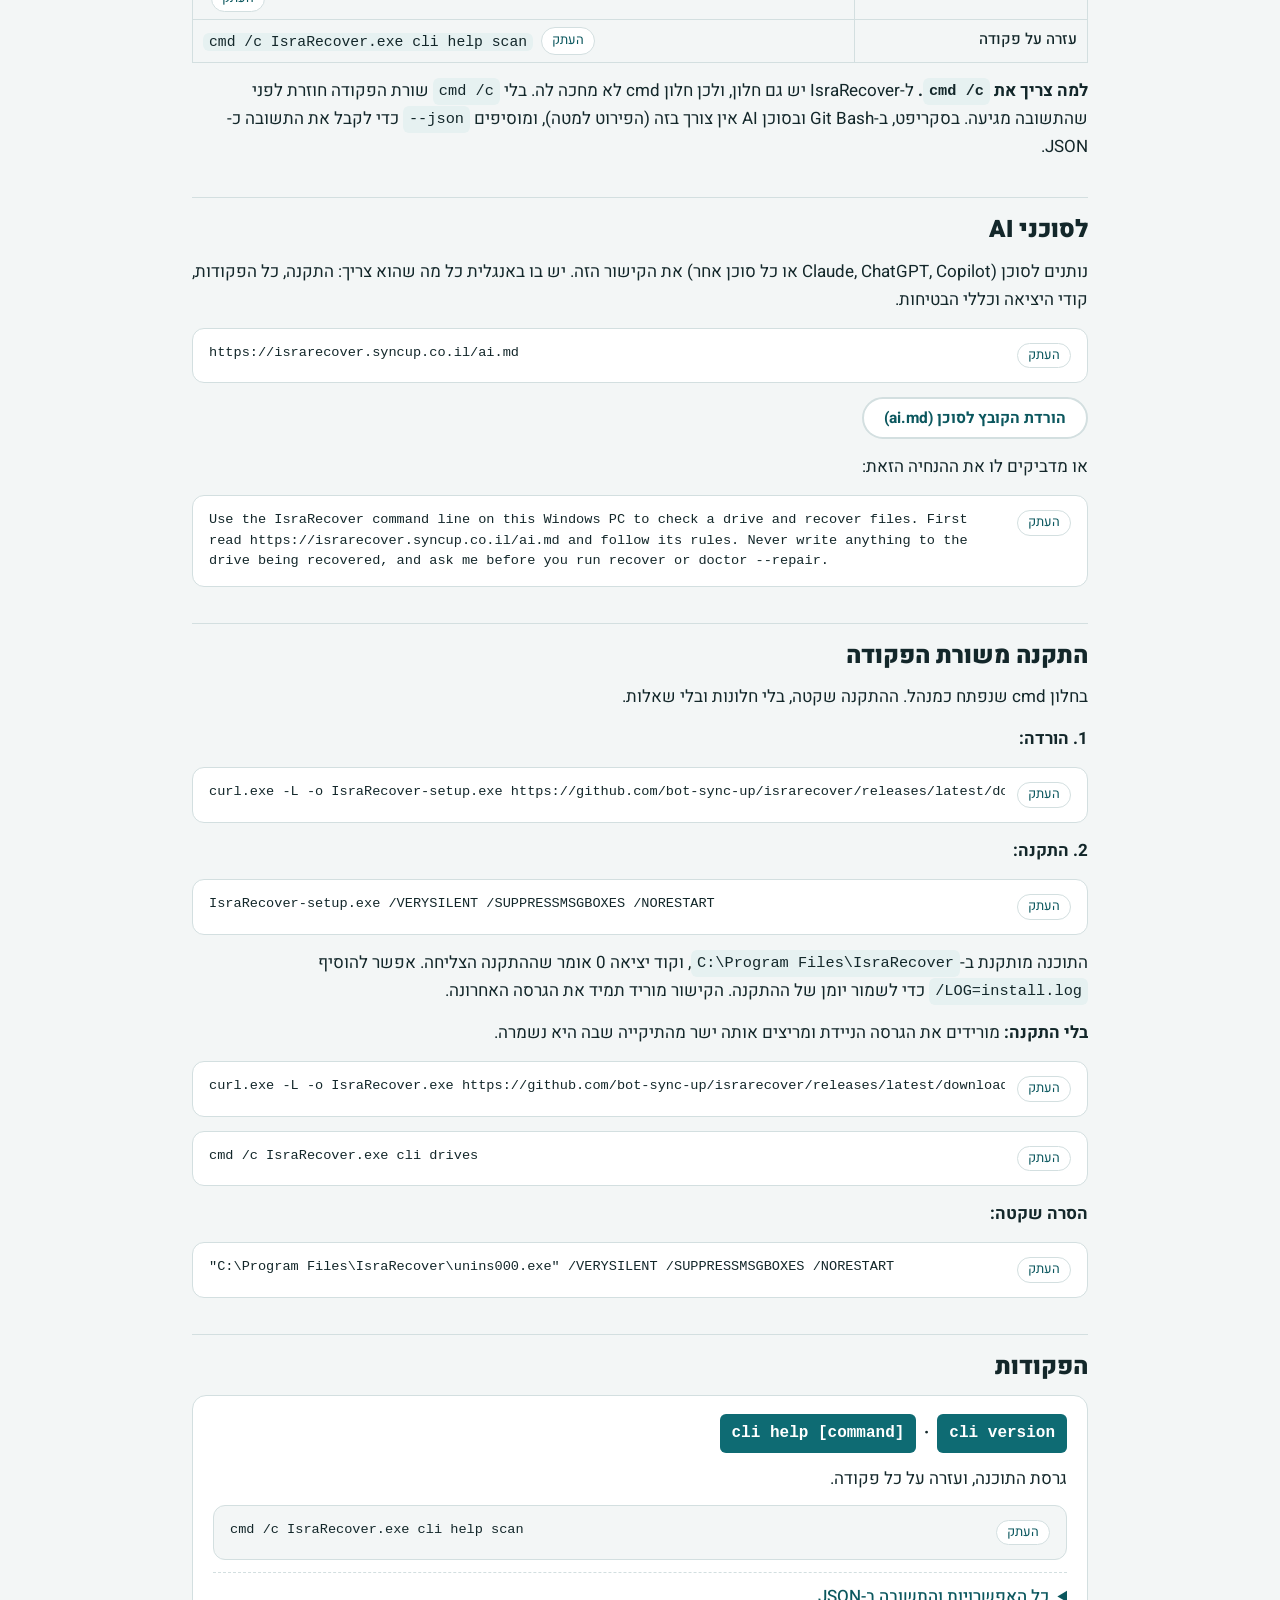
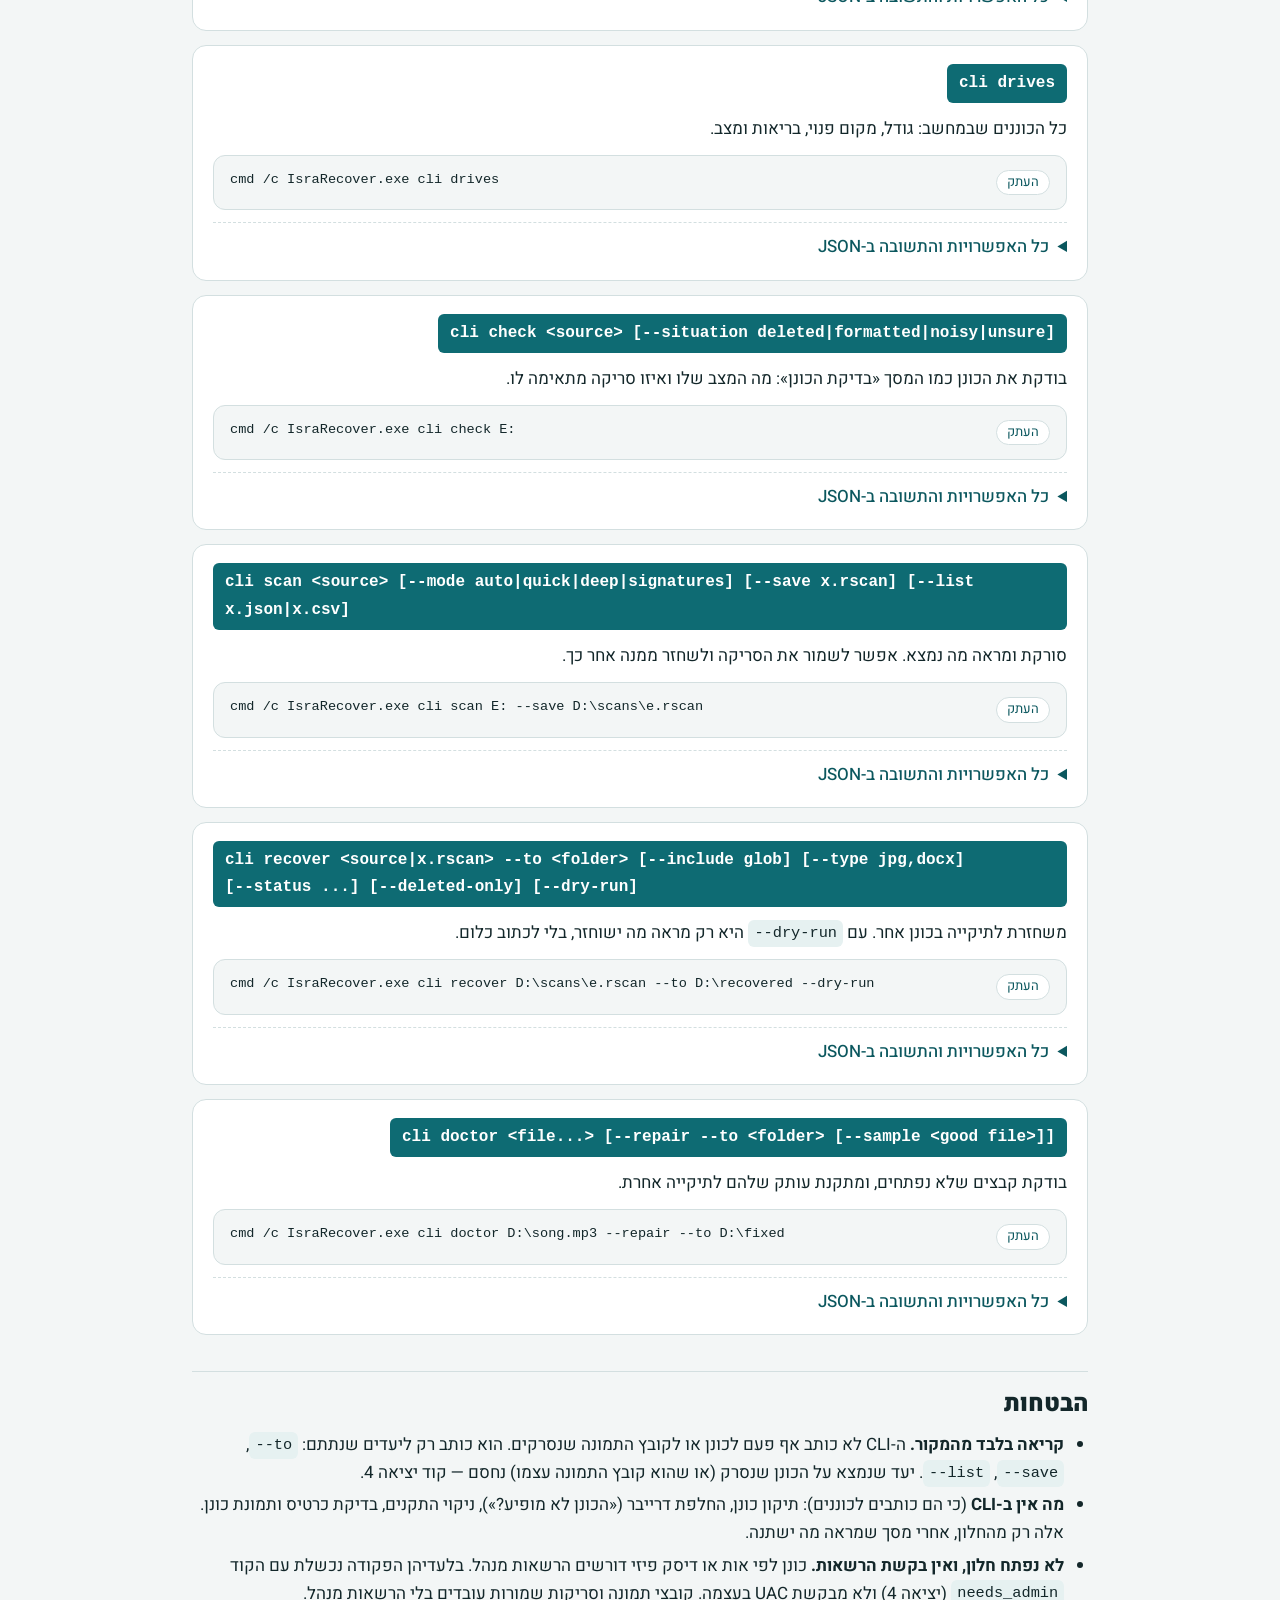
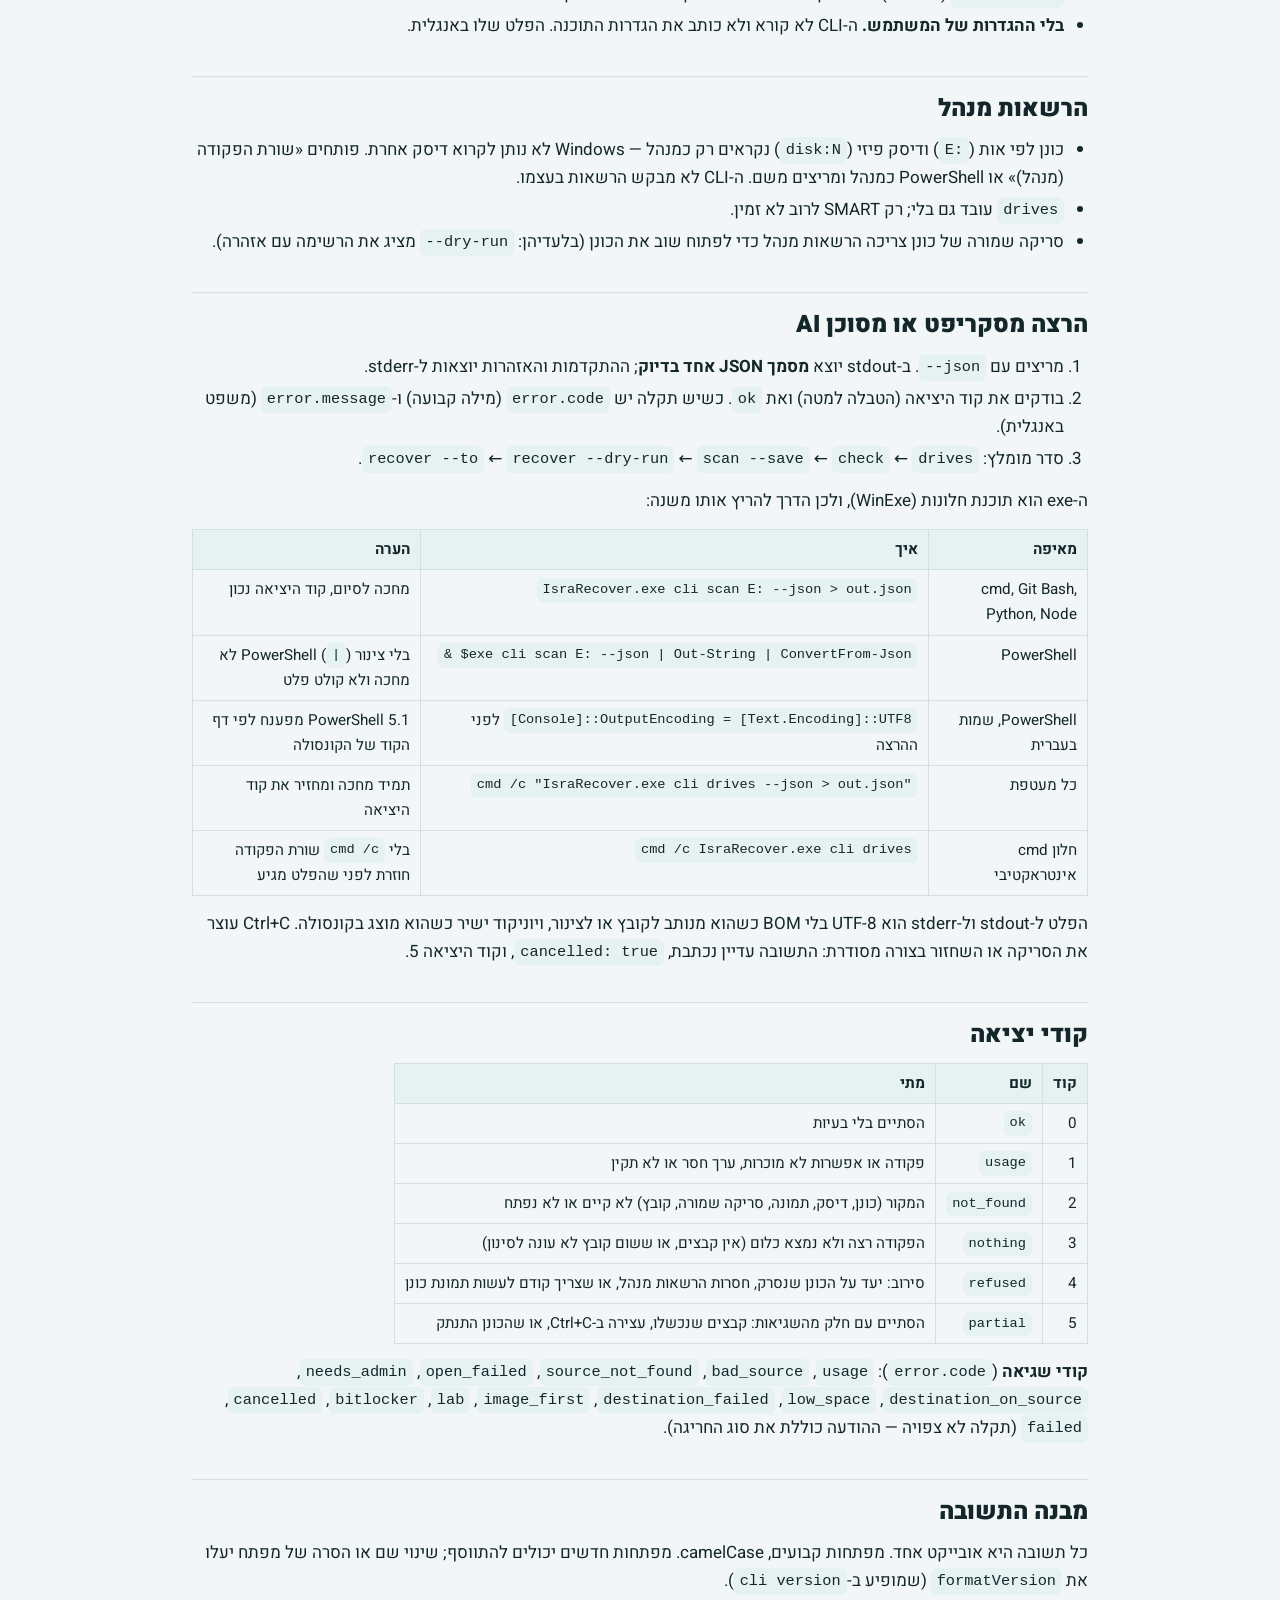
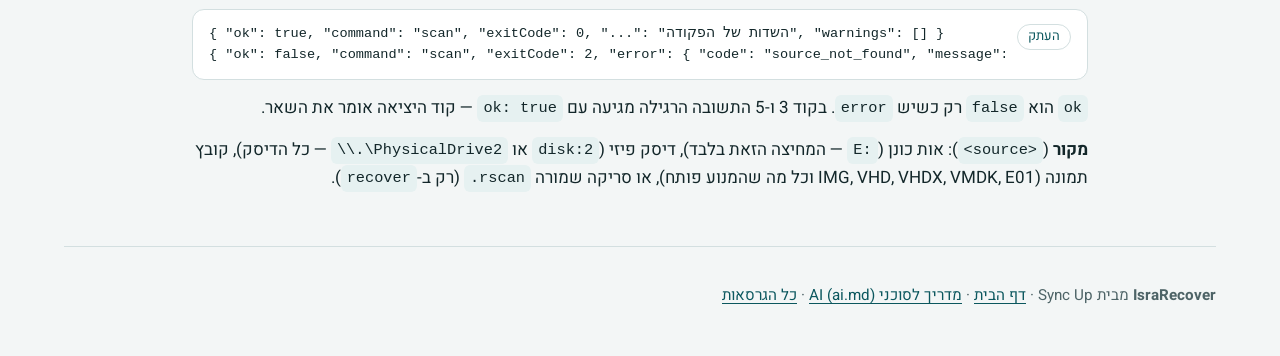
==== commit 9b40023d: "site: cli.html" ====
--- a/docs/cli.html
+++ b/docs/cli.html
@@ -228,14 +228,18 @@
   "cancelled": false, "disconnected": false,
   "reportPath": "D:\\rec\\Recovery report.txt", "csvPath": "D:\\rec\\Recovered files.csv",
   "summaries": { "html": "D:\\rec\\Recovery summary.html", "...": "..." }, "failures": [], "warnings": [] }
-</code></pre><p>ה-CSV (<code>csvPath</code>): <code>Original file, Recovered file, Size (bytes), SHA-256, State</code> — הנתיב השני יחסי ל-<code>--to</code>.</p></details></section><section class="cmd"><h3 id="cmd-doctor"><code><span class="w">cli</span> <span class="w">doctor</span> <span class="w">&lt;file...&gt;</span> <span class="w">[--repair</span> <span class="w">--to</span> <span class="w">&lt;folder&gt;]</span></code></h3>
+</code></pre><p>ה-CSV (<code>csvPath</code>): <code>Original file, Recovered file, Size (bytes), SHA-256, State</code> — הנתיב השני יחסי ל-<code>--to</code>.</p></details></section><section class="cmd"><h3 id="cmd-doctor"><code><span class="w">cli</span> <span class="w">doctor</span> <span class="w">&lt;file...&gt;</span> <span class="w">[--repair</span> <span class="w">--to</span> <span class="w">&lt;folder&gt;</span> <span class="w">[--sample</span> <span class="w">&lt;good</span> <span class="w">file&gt;]]</span></code></h3>
 <p>בודקת קבצים שלא נפתחים, ומתקנת עותק שלהם לתיקייה אחרת.</p>
 <pre><code class="language-cmd">cmd /c IsraRecover.exe cli doctor D:\song.mp3 --repair --to D:\fixed
 </code></pre>
 
 
-<details class="more"><summary>כל האפשרויות והתשובה ב-JSON</summary><p>רופא הקבצים: לכל קובץ <code>verdict</code> (<code>healthy</code>, <code>truncated</code>, <code>broken</code>, <code>overwritten</code>, <code>codec</code>, <code>container</code>,
-<code>unknown</code>), משפט, הסיבה והפרטים, ו-<code>canRepair</code>. עם <code>--repair</code> הקבצים שאפשר לתקן נבנים מחדש לתוך <code>--to</code>
+
+<details class="more"><summary>כל האפשרויות והתשובה ב-JSON</summary><pre><code class="language-cmd">cmd /c IsraRecover.exe cli doctor D:\rec\MVI_0042.MP4 --repair --to D:\fixed --sample D:\camera\MVI_0041.MP4
+</code></pre><p>רופא הקבצים: לכל קובץ <code>verdict</code> (<code>healthy</code>, <code>erased</code> — נפתח, אבל קטע ממנו נמחק, <code>truncated</code>, <code>broken</code>, <code>overwritten</code>,
+<code>codec</code>, <code>container</code>, <code>unknown</code>), משפט, הסיבה והפרטים, <code>canRepair</code>, ו-<code>needsSample</code> — קובץ שאפשר לבנות מחדש רק בעזרת קובץ
+תקין מאותה מצלמה או תוכנה (סרטון שהאינדקס שלו נחתך, RAW / WAV / SQLite שההתחלה שלהם נמחקה). <code>--sample &lt;קובץ תקין&gt;</code> (עם
+<code>--repair</code>) בונה אותם מחדש מתוכו, כמו «בנה מחדש מקובץ תקין» בחלון. עם <code>--repair</code> הקבצים שאפשר לתקן נבנים מחדש לתוך <code>--to</code>
 (<code>repaired</code>, <code>partial</code>, <code>notRepaired</code> לכל קובץ, ו-<code>outputFiles</code>). <strong>הקבצים המקוריים רק נקראים</strong> — עותק מתוקן הוא
 תמיד קובץ חדש (שם תפוס מקבל « (2)»). אין מה לתקן → 3; קובץ שלא נקרא או תיקון שנכשל → 5.</p><pre><code class="language-json">{ "ok": true, "command": "doctor", "exitCode": 0,
   "files": [ { "path": "D:\\rec\\song.amr", "name": "song.amr", "verdict": "broken", "verdictText": "Damaged — can be repaired",
--- a/docs/site.css
+++ b/docs/site.css
@@ -217,13 +217,18 @@
 .doc .cmd h3 { margin: 0; display: flex; flex-wrap: wrap; align-items: center; gap: 8px; }
 .doc .cmd h3 code { text-align: left; font-size: 1rem; padding: 6px 12px; display: inline-block; background: var(--accent); color: var(--on-accent); }
 .doc .cmd pre { background: var(--bg); }
-.doc details.json summary { cursor: pointer; width: fit-content; color: var(--accent-strong); font-weight: 500; }
-.doc details.json[open] summary { margin-block-end: 8px; }
+.doc details.more { border-block-start: 1px dashed var(--line); padding-block-start: 10px; min-width: 0; }
+.doc details.more > :not(summary) { margin-block-start: 12px; }
+.doc details.more summary { cursor: pointer; width: fit-content; color: var(--accent-strong); font-weight: 500; }
+.btn-small { min-height: 42px; padding: 0 20px; font-size: 0.97rem; }
+.doc .btn { width: fit-content; }
 .doc pre { position: relative; }
 .doc .copy { font: inherit; font-size: 0.82rem; padding: 2px 10px; margin-inline-start: 8px; border-radius: 999px; border: 1px solid var(--line); background: var(--surface); color: var(--accent-strong); cursor: pointer; vertical-align: middle; }
 .doc .copy:hover { border-color: var(--accent); }
-.doc pre:has(> .copy) { padding-block-start: 40px; } /* the button sits above the first line, never over a long one */
-.doc pre .copy { position: absolute; inset-block-start: 8px; inset-inline-end: 8px; margin: 0; font-family: var(--font); }
+.doc pre:has(> .copy) { display: flex; align-items: flex-start; gap: 12px; overflow: hidden; } /* the code scrolls in its own box; the button beside it never covers a long line */
+.doc pre:has(> .copy) > code { flex: 1; min-width: 0; display: block; overflow-x: auto; }
+.doc pre.wrap > code { white-space: pre-wrap; overflow-wrap: anywhere; }
+.doc pre .copy { flex: none; margin: 0; font-family: var(--font); }
 
 /* the command line: a band on the landing page, the hero of cli.html */
 .cli-band { position: relative; overflow: hidden; display: grid; gap: 32px; align-items: center; padding: clamp(26px, 4.5vw, 56px); border-radius: var(--radius-lg); background: linear-gradient(160deg, var(--hero) 0%, var(--hero-2) 100%); color: var(--hero-text); box-shadow: var(--shadow); }
